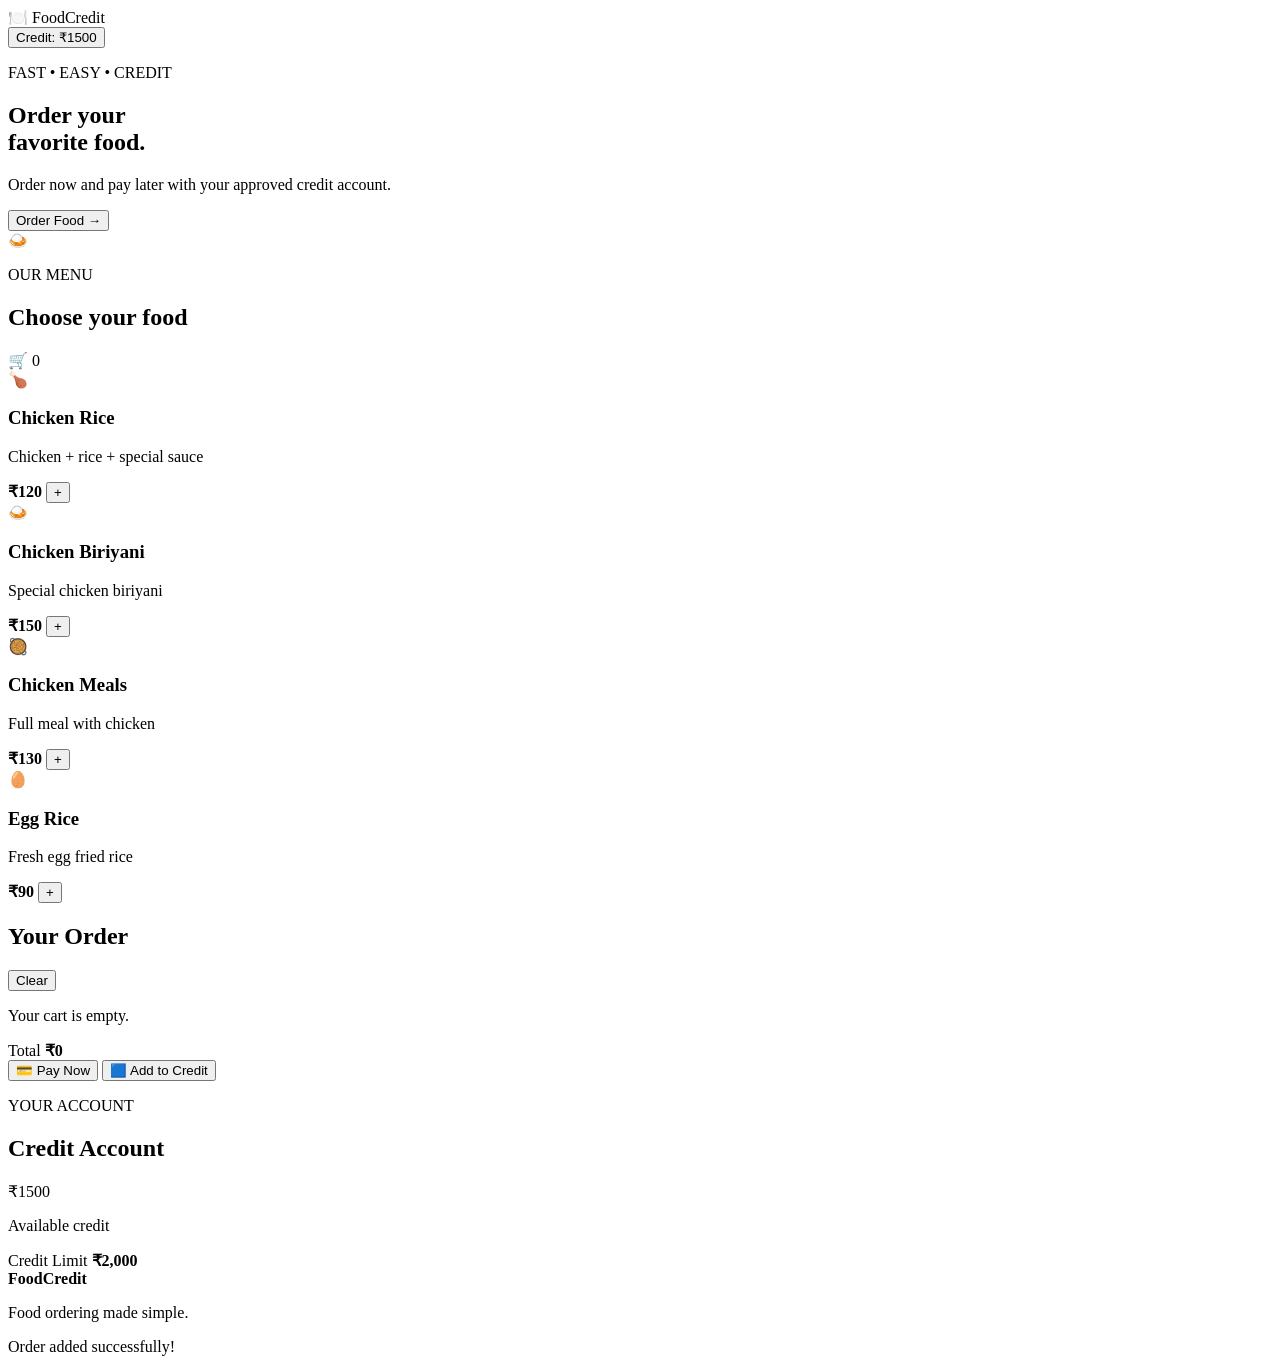
==== index.html @ 4c7ada05 "Add initial HTML structure for FoodCredit app This file contains the HTML structure for the FoodCred" ====
<!DOCTYPE html>
<html lang="en">
<head>
    <meta charset="UTF-8">
    <meta name="viewport" content="width=device-width, initial-scale=1.0">

    <title>FoodCredit</title>

    <link rel="stylesheet" href="style.css">
</head>

<body>

<header class="header">
    <div class="logo">
        <span>🍽️</span> FoodCredit
    </div>

    <button class="credit-btn" onclick="showCredit()">
        Credit: ₹<span id="creditBalance">1500</span>
    </button>
</header>


<main>

    <section class="hero">
        <div>
            <p class="small-title">FAST • EASY • CREDIT</p>

            <h1>
                Order your<br>
                <span>favorite food.</span>
            </h1>

            <p class="hero-text">
                Order now and pay later with your approved credit account.
            </p>

            <button class="main-btn" onclick="scrollToMenu()">
                Order Food →
            </button>
        </div>

        <div class="hero-food">
            🍛
        </div>
    </section>


    <section class="menu-section" id="menu">

        <div class="section-heading">
            <div>
                <p class="small-title">OUR MENU</p>
                <h2>Choose your food</h2>
            </div>

            <div class="cart-count">
                🛒 <span id="cartCount">0</span>
            </div>
        </div>


        <div class="menu-grid">

            <div class="food-card">
                <div class="food-image">🍗</div>

                <div class="food-info">
                    <h3>Chicken Rice</h3>
                    <p>Chicken + rice + special sauce</p>

                    <div class="food-bottom">
                        <strong>₹120</strong>

                        <button onclick="addToCart('Chicken Rice',120)">
                            +
                        </button>
                    </div>
                </div>
            </div>


            <div class="food-card">
                <div class="food-image">🍛</div>

                <div class="food-info">
                    <h3>Chicken Biriyani</h3>
                    <p>Special chicken biriyani</p>

                    <div class="food-bottom">
                        <strong>₹150</strong>

                        <button onclick="addToCart('Chicken Biriyani',150)">
                            +
                        </button>
                    </div>
                </div>
            </div>


            <div class="food-card">
                <div class="food-image">🥘</div>

                <div class="food-info">
                    <h3>Chicken Meals</h3>
                    <p>Full meal with chicken</p>

                    <div class="food-bottom">
                        <strong>₹130</strong>

                        <button onclick="addToCart('Chicken Meals',130)">
                            +
                        </button>
                    </div>
                </div>
            </div>


            <div class="food-card">
                <div class="food-image">🥚</div>

                <div class="food-info">
                    <h3>Egg Rice</h3>
                    <p>Fresh egg fried rice</p>

                    <div class="food-bottom">
                        <strong>₹90</strong>

                        <button onclick="addToCart('Egg Rice',90)">
                            +
                        </button>
                    </div>
                </div>
            </div>

        </div>

    </section>


    <section class="cart-section">

        <div class="cart-box">

            <div class="cart-title">
                <h2>Your Order</h2>

                <button onclick="clearCart()" class="clear-btn">
                    Clear
                </button>
            </div>

            <div id="cartItems">
                <p class="empty">
                    Your cart is empty.
                </p>
            </div>


            <div class="cart-total">
                <span>Total</span>
                <strong>₹<span id="total">0</span></strong>
            </div>


            <div class="payment-options">

                <button class="pay-btn" onclick="payNow()">
                    💳 Pay Now
                </button>

                <button class="credit-order-btn" onclick="addToCredit()">
                    🟦 Add to Credit
                </button>

            </div>

        </div>

    </section>


    <section class="credit-section">

        <div class="credit-card">

            <p class="small-title">YOUR ACCOUNT</p>

            <h2>Credit Account</h2>

            <div class="credit-number">
                ₹<span id="creditDisplay">1500</span>
            </div>

            <p>Available credit</p>

            <div class="credit-progress">
                <div id="creditProgress"></div>
            </div>

            <div class="credit-info">
                <span>Credit Limit</span>
                <strong>₹2,000</strong>
            </div>

        </div>

    </section>

</main>


<footer>
    <strong>FoodCredit</strong>
    <p>Food ordering made simple.</p>
</footer>


<div id="notification" class="notification">
    Order added successfully!
</div>


<script src="script.js"></script>

</body>
</html>
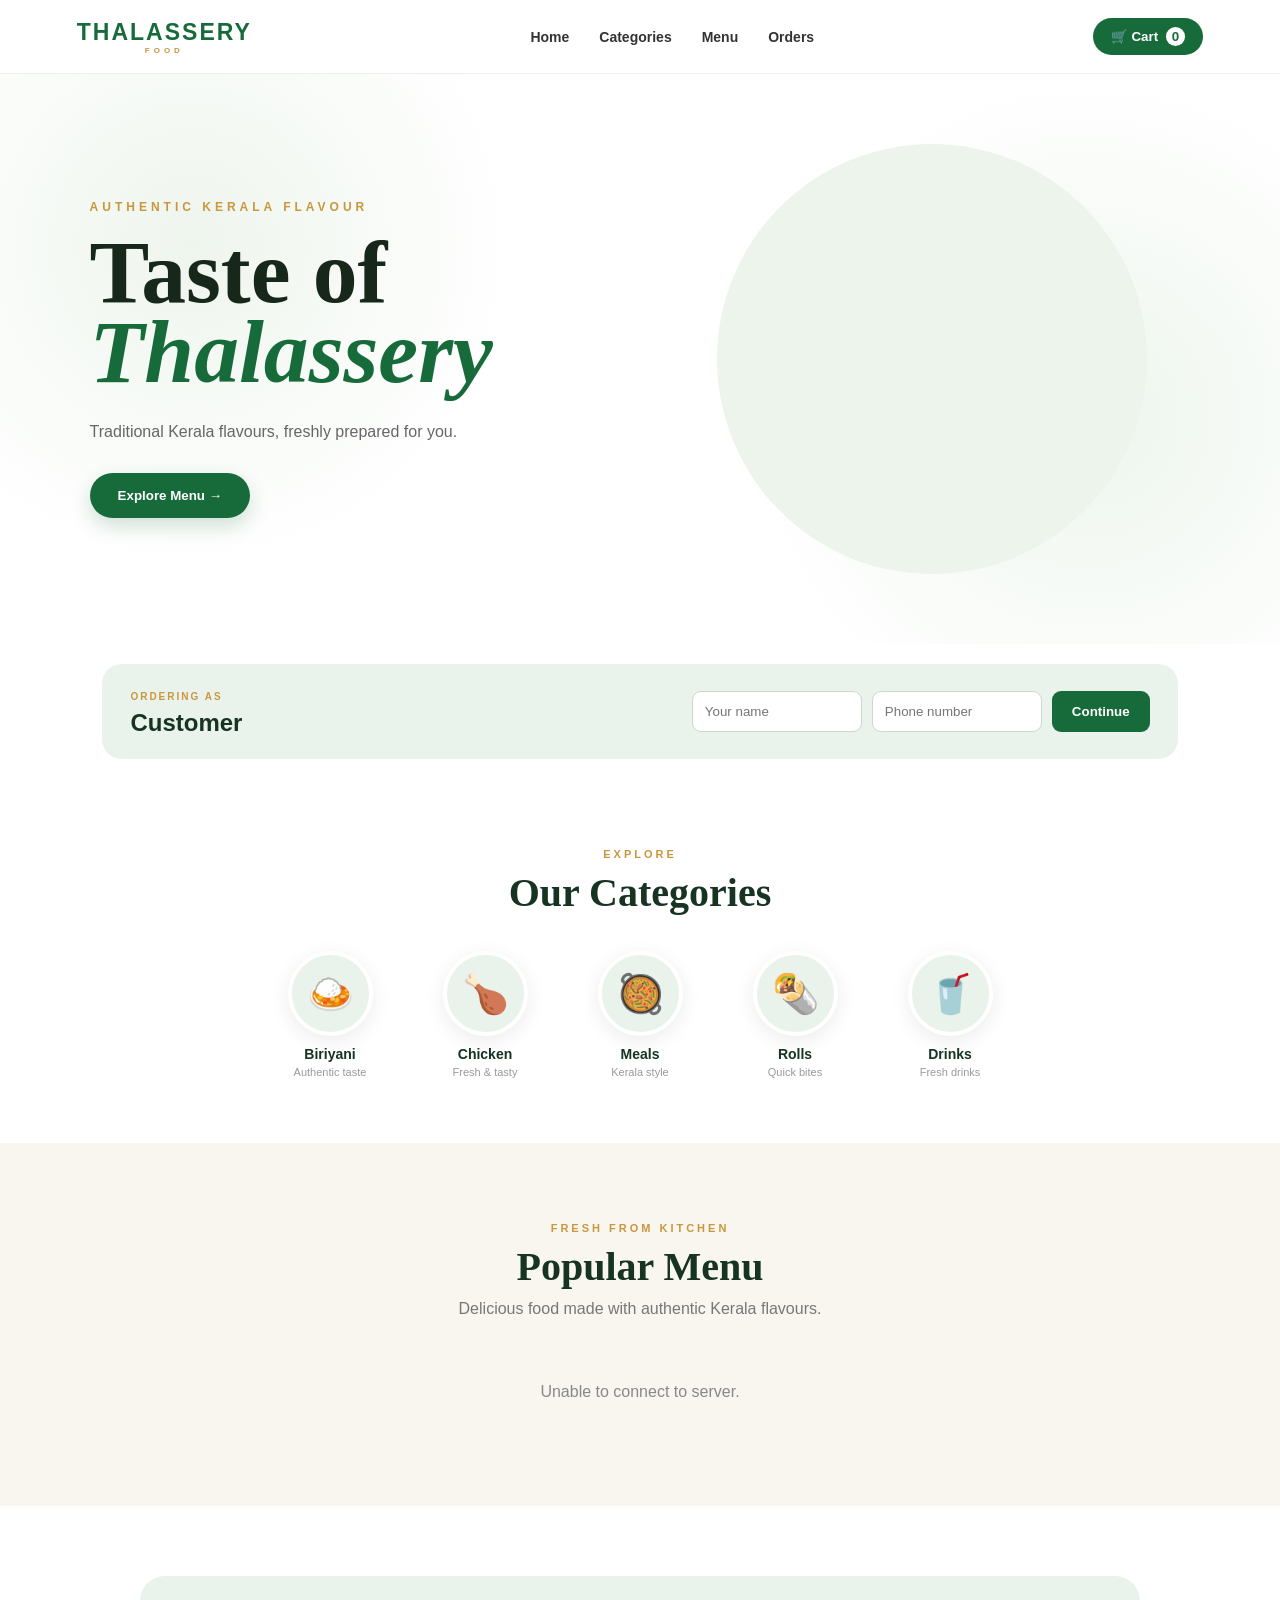
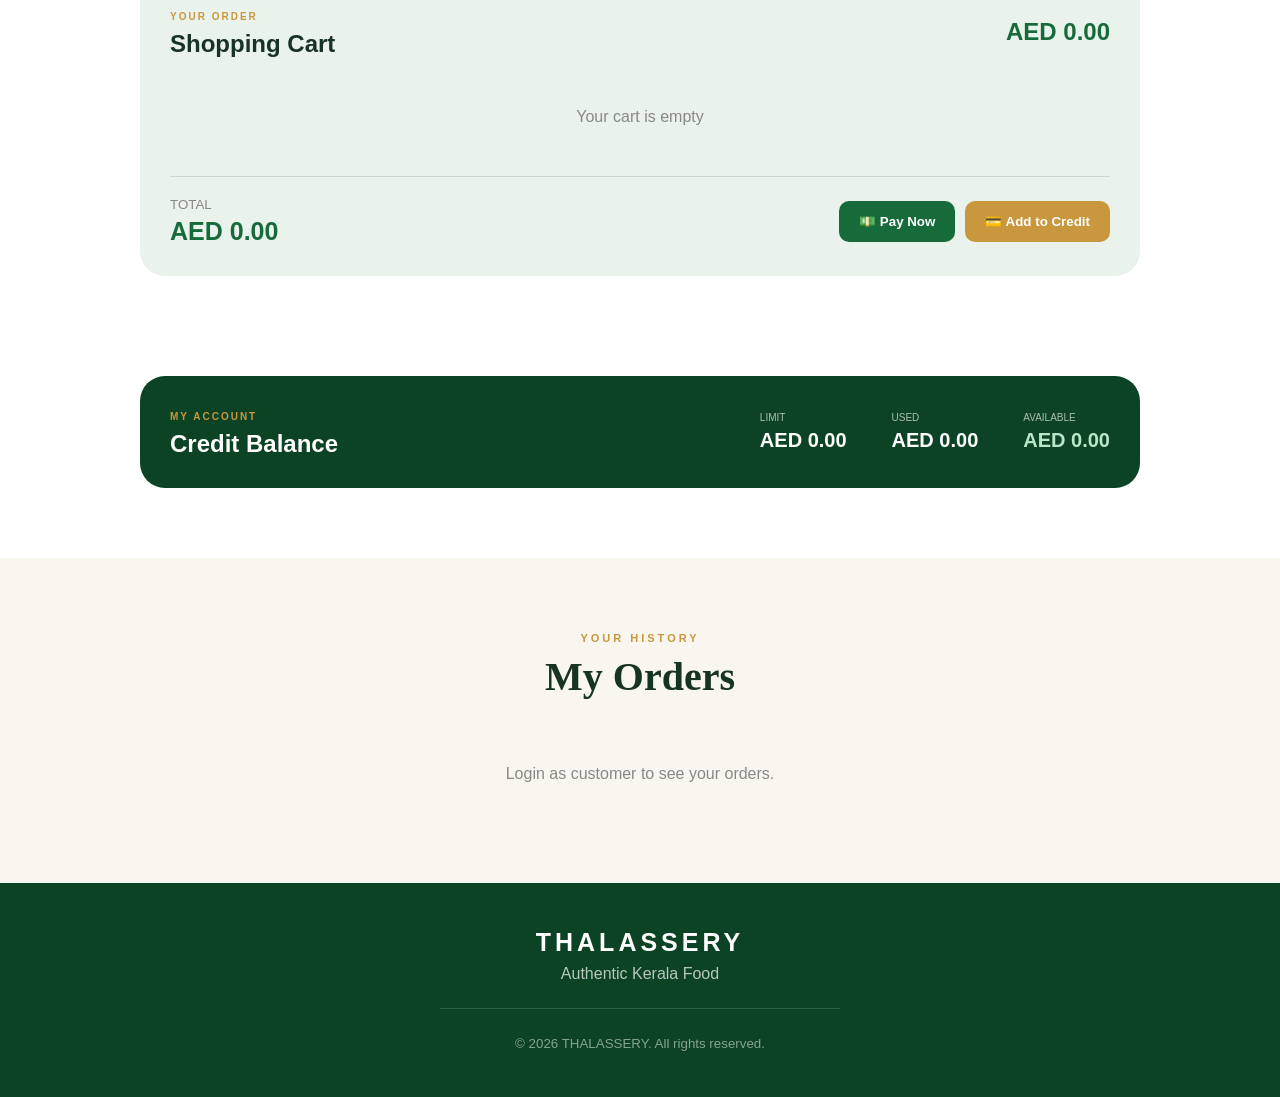
==== commit 92086503: "Update Thalassery admin theme" ====
--- a/index.html
+++ b/index.html
@@ -1,229 +1,358 @@
 <!DOCTYPE html>
 <html lang="en">
 <head>
-    <meta charset="UTF-8">
-    <meta name="viewport" content="width=device-width, initial-scale=1.0">
-
-    <title>FoodCredit</title>
-
-    <link rel="stylesheet" href="style.css">
+  <meta charset="UTF-8">
+  <meta name="viewport" content="width=device-width, initial-scale=1.0">
+
+  <title>THALASSERY</title>
+
+  <link rel="stylesheet" href="/style.css">
 </head>
 
 <body>
 
-<header class="header">
+  <!-- NAVBAR -->
+  <header class="navbar">
+
     <div class="logo">
-        <span>🍽️</span> FoodCredit
-    </div>
-
-    <button class="credit-btn" onclick="showCredit()">
-        Credit: ₹<span id="creditBalance">1500</span>
+      THALASSERY
+      <span>FOOD</span>
+    </div>
+
+    <nav>
+      <a href="#home">Home</a>
+      <a href="#categories">Categories</a>
+      <a href="#menu">Menu</a>
+      <a href="#orders">Orders</a>
+    </nav>
+
+    <button class="cart-top" onclick="scrollToCart()">
+      🛒 Cart
+      <span id="cartCount">0</span>
     </button>
-</header>
-
-
-<main>
-
-    <section class="hero">
+
+  </header>
+
+
+  <!-- HERO -->
+  <section class="hero" id="home">
+
+    <div class="hero-content">
+
+      <div class="small-title">
+        AUTHENTIC KERALA FLAVOUR
+      </div>
+
+      <h1>
+        Taste of<br>
+        <span>Thalassery</span>
+      </h1>
+
+      <p>
+        Traditional Kerala flavours,
+        freshly prepared for you.
+      </p>
+
+      <button
+        class="main-btn"
+        onclick="scrollToMenu()"
+      >
+        Explore Menu →
+      </button>
+
+    </div>
+
+    <div class="hero-food">
+
+      <div class="food-circle"></div>
+
+      <img
+        src="https://cdn.phototourl.com/free/2026-09-12-c506127c-6326-49c7-ac1d-e630733667af.jpg"
+        alt="Thalassery food"
+      >
+
+    </div>
+
+  </section>
+
+
+  <!-- CUSTOMER -->
+  <section class="customer-section">
+
+    <div class="customer-card">
+
+      <div>
+        <span class="section-mini">ORDERING AS</span>
+        <h2>Customer</h2>
+      </div>
+
+      <div class="customer-inputs">
+
+        <input
+          id="customerName"
+          type="text"
+          placeholder="Your name"
+        >
+
+        <input
+          id="customerPhone"
+          type="tel"
+          placeholder="Phone number"
+        >
+
+        <button
+          class="green-btn"
+          onclick="saveCustomer()"
+        >
+          Continue
+        </button>
+
+      </div>
+
+    </div>
+
+  </section>
+
+
+  <!-- CATEGORIES -->
+  <section class="categories-section" id="categories">
+
+    <div class="section-heading">
+
+      <span>EXPLORE</span>
+
+      <h2>Our Categories</h2>
+
+    </div>
+
+    <div class="category-row">
+
+      <div class="category">
+        <div class="category-icon">🍛</div>
+        <h3>Biriyani</h3>
+        <p>Authentic taste</p>
+      </div>
+
+      <div class="category">
+        <div class="category-icon">🍗</div>
+        <h3>Chicken</h3>
+        <p>Fresh & tasty</p>
+      </div>
+
+      <div class="category">
+        <div class="category-icon">🥘</div>
+        <h3>Meals</h3>
+        <p>Kerala style</p>
+      </div>
+
+      <div class="category">
+        <div class="category-icon">🌯</div>
+        <h3>Rolls</h3>
+        <p>Quick bites</p>
+      </div>
+
+      <div class="category">
+        <div class="category-icon">🥤</div>
+        <h3>Drinks</h3>
+        <p>Fresh drinks</p>
+      </div>
+
+    </div>
+
+  </section>
+
+
+  <!-- MENU -->
+  <section class="menu-section" id="menu">
+
+    <div class="section-heading">
+
+      <span>FRESH FROM KITCHEN</span>
+
+      <h2>Popular Menu</h2>
+
+      <p>
+        Delicious food made with
+        authentic Kerala flavours.
+      </p>
+
+    </div>
+
+    <div
+      id="menuGrid"
+      class="menu-grid"
+    >
+      <div class="loading">
+        Loading menu...
+      </div>
+    </div>
+
+  </section>
+
+
+  <!-- CART -->
+  <section
+    class="cart-section"
+    id="cart"
+  >
+
+    <div class="cart-card">
+
+      <div class="cart-header">
+
         <div>
-            <p class="small-title">FAST • EASY • CREDIT</p>
-
-            <h1>
-                Order your<br>
-                <span>favorite food.</span>
-            </h1>
-
-            <p class="hero-text">
-                Order now and pay later with your approved credit account.
-            </p>
-
-            <button class="main-btn" onclick="scrollToMenu()">
-                Order Food →
-            </button>
-        </div>
-
-        <div class="hero-food">
-            🍛
-        </div>
-    </section>
-
-
-    <section class="menu-section" id="menu">
-
-        <div class="section-heading">
-            <div>
-                <p class="small-title">OUR MENU</p>
-                <h2>Choose your food</h2>
-            </div>
-
-            <div class="cart-count">
-                🛒 <span id="cartCount">0</span>
-            </div>
-        </div>
-
-
-        <div class="menu-grid">
-
-            <div class="food-card">
-                <div class="food-image">🍗</div>
-
-                <div class="food-info">
-                    <h3>Chicken Rice</h3>
-                    <p>Chicken + rice + special sauce</p>
-
-                    <div class="food-bottom">
-                        <strong>₹120</strong>
-
-                        <button onclick="addToCart('Chicken Rice',120)">
-                            +
-                        </button>
-                    </div>
-                </div>
-            </div>
-
-
-            <div class="food-card">
-                <div class="food-image">🍛</div>
-
-                <div class="food-info">
-                    <h3>Chicken Biriyani</h3>
-                    <p>Special chicken biriyani</p>
-
-                    <div class="food-bottom">
-                        <strong>₹150</strong>
-
-                        <button onclick="addToCart('Chicken Biriyani',150)">
-                            +
-                        </button>
-                    </div>
-                </div>
-            </div>
-
-
-            <div class="food-card">
-                <div class="food-image">🥘</div>
-
-                <div class="food-info">
-                    <h3>Chicken Meals</h3>
-                    <p>Full meal with chicken</p>
-
-                    <div class="food-bottom">
-                        <strong>₹130</strong>
-
-                        <button onclick="addToCart('Chicken Meals',130)">
-                            +
-                        </button>
-                    </div>
-                </div>
-            </div>
-
-
-            <div class="food-card">
-                <div class="food-image">🥚</div>
-
-                <div class="food-info">
-                    <h3>Egg Rice</h3>
-                    <p>Fresh egg fried rice</p>
-
-                    <div class="food-bottom">
-                        <strong>₹90</strong>
-
-                        <button onclick="addToCart('Egg Rice',90)">
-                            +
-                        </button>
-                    </div>
-                </div>
-            </div>
-
-        </div>
-
-    </section>
-
-
-    <section class="cart-section">
-
-        <div class="cart-box">
-
-            <div class="cart-title">
-                <h2>Your Order</h2>
-
-                <button onclick="clearCart()" class="clear-btn">
-                    Clear
-                </button>
-            </div>
-
-            <div id="cartItems">
-                <p class="empty">
-                    Your cart is empty.
-                </p>
-            </div>
-
-
-            <div class="cart-total">
-                <span>Total</span>
-                <strong>₹<span id="total">0</span></strong>
-            </div>
-
-
-            <div class="payment-options">
-
-                <button class="pay-btn" onclick="payNow()">
-                    💳 Pay Now
-                </button>
-
-                <button class="credit-order-btn" onclick="addToCredit()">
-                    🟦 Add to Credit
-                </button>
-
-            </div>
-
-        </div>
-
-    </section>
-
-
-    <section class="credit-section">
-
-        <div class="credit-card">
-
-            <p class="small-title">YOUR ACCOUNT</p>
-
-            <h2>Credit Account</h2>
-
-            <div class="credit-number">
-                ₹<span id="creditDisplay">1500</span>
-            </div>
-
-            <p>Available credit</p>
-
-            <div class="credit-progress">
-                <div id="creditProgress"></div>
-            </div>
-
-            <div class="credit-info">
-                <span>Credit Limit</span>
-                <strong>₹2,000</strong>
-            </div>
-
-        </div>
-
-    </section>
-
-</main>
-
-
-<footer>
-    <strong>FoodCredit</strong>
-    <p>Food ordering made simple.</p>
-</footer>
-
-
-<div id="notification" class="notification">
-    Order added successfully!
-</div>
-
-
-<script src="script.js"></script>
+          <span>YOUR ORDER</span>
+          <h2>Shopping Cart</h2>
+        </div>
+
+        <div
+          class="cart-total-top"
+          id="cartTotal"
+        >
+          AED 0.00
+        </div>
+
+      </div>
+
+
+      <div
+        id="cartItems"
+        class="cart-items"
+      >
+
+        <div class="empty-cart">
+          Your cart is empty
+        </div>
+
+      </div>
+
+
+      <div class="cart-bottom">
+
+        <div>
+
+          <small>TOTAL</small>
+
+          <strong id="cartTotalBottom">
+            AED 0.00
+          </strong>
+
+        </div>
+
+        <div class="payment-buttons">
+
+          <button
+            class="pay-btn"
+            onclick="placeOrder('pay')"
+          >
+            💵 Pay Now
+          </button>
+
+          <button
+            class="credit-btn"
+            onclick="placeOrder('credit')"
+          >
+            💳 Add to Credit
+          </button>
+
+        </div>
+
+      </div>
+
+    </div>
+
+  </section>
+
+
+  <!-- CREDIT -->
+  <section class="credit-section">
+
+    <div class="credit-card">
+
+      <div>
+        <span>MY ACCOUNT</span>
+        <h2>Credit Balance</h2>
+      </div>
+
+      <div class="credit-details">
+
+        <div>
+          <small>LIMIT</small>
+          <strong id="creditLimit">
+            AED 0.00
+          </strong>
+        </div>
+
+        <div>
+          <small>USED</small>
+          <strong id="creditUsed">
+            AED 0.00
+          </strong>
+        </div>
+
+        <div class="available">
+          <small>AVAILABLE</small>
+          <strong id="creditAvailable">
+            AED 0.00
+          </strong>
+        </div>
+
+      </div>
+
+    </div>
+
+  </section>
+
+
+  <!-- ORDERS -->
+  <section
+    class="orders-section"
+    id="orders"
+  >
+
+    <div class="section-heading">
+
+      <span>YOUR HISTORY</span>
+
+      <h2>My Orders</h2>
+
+    </div>
+
+    <div id="ordersList">
+
+      <div class="empty-orders">
+        Login as customer to see your orders.
+      </div>
+
+    </div>
+
+  </section>
+
+
+  <!-- FOOTER -->
+  <footer>
+
+    <div class="footer-logo">
+      THALASSERY
+    </div>
+
+    <p>
+      Authentic Kerala Food
+    </p>
+
+    <div class="footer-line"></div>
+
+    <small>
+      © 2026 THALASSERY. All rights reserved.
+    </small>
+
+  </footer>
+
+
+  <div id="message"></div>
+
+
+  <script src="/script.js"></script>
 
 </body>
-</html>
+</html>
--- a/style.css
+++ b/style.css
@@ -0,0 +1,909 @@
+* {
+  box-sizing: border-box;
+  margin: 0;
+  padding: 0;
+}
+
+:root {
+  --green: #176b3a;
+  --dark-green: #0b4324;
+  --light-green: #e9f2eb;
+  --cream: #f8f6ef;
+  --gold: #c9973e;
+  --text: #173321;
+  --muted: #777;
+  --white: #ffffff;
+}
+
+html {
+  scroll-behavior: smooth;
+}
+
+body {
+  font-family: Arial, Helvetica, sans-serif;
+  background: #fff;
+  color: var(--text);
+}
+
+
+/* =========================
+   NAVBAR
+========================= */
+
+.navbar {
+  height: 74px;
+  display: flex;
+  align-items: center;
+  justify-content: space-between;
+  padding: 0 6%;
+  background: rgba(255,255,255,.96);
+  position: sticky;
+  top: 0;
+  z-index: 100;
+  border-bottom: 1px solid #eee;
+}
+
+.logo {
+  color: var(--green);
+  font-size: 23px;
+  font-weight: 900;
+  letter-spacing: 2px;
+}
+
+.logo span {
+  display: block;
+  font-size: 8px;
+  letter-spacing: 4px;
+  color: var(--gold);
+  text-align: center;
+}
+
+.navbar nav {
+  display: flex;
+  gap: 30px;
+}
+
+.navbar nav a {
+  text-decoration: none;
+  color: #333;
+  font-size: 14px;
+  font-weight: 600;
+}
+
+.navbar nav a:hover {
+  color: var(--green);
+}
+
+.cart-top {
+  border: none;
+  background: var(--green);
+  color: white;
+  padding: 11px 18px;
+  border-radius: 25px;
+  font-weight: bold;
+  cursor: pointer;
+}
+
+.cart-top span {
+  background: white;
+  color: var(--green);
+  border-radius: 50%;
+  padding: 2px 6px;
+  margin-left: 4px;
+}
+
+
+/* =========================
+   HERO
+========================= */
+
+.hero {
+  min-height: 570px;
+
+  background:
+    radial-gradient(circle at 15% 30%, #eef5ed 0, transparent 28%),
+    radial-gradient(circle at 85% 60%, #edf5ed 0, transparent 30%),
+    #fff;
+
+  display: flex;
+  align-items: center;
+  justify-content: space-between;
+
+  padding: 55px 7%;
+  overflow: hidden;
+
+  position: relative;
+}
+
+
+/* TEXT SIDE */
+
+.hero-content {
+  width: 48%;
+  position: relative;
+  z-index: 10;
+  flex-shrink: 0;
+}
+
+
+/* IMAGE SIDE */
+
+.hero-food {
+  width: 47%;
+  min-width: 0;
+
+  position: relative;
+  z-index: 2;
+
+  display: flex;
+  justify-content: center;
+  align-items: center;
+
+  overflow: visible;
+}
+
+
+/* GREEN BACK CIRCLE */
+
+.hero-food .food-circle {
+  position: absolute;
+
+  width: 430px;
+  height: 430px;
+
+  background: #edf4eb;
+
+  border-radius: 50%;
+
+  z-index: 0;
+}
+
+
+/* HERO IMAGE */
+
+.hero-food img {
+  display: block;
+
+  width: min(500px, 100%);
+  height: 420px;
+
+  object-fit: cover;
+
+  /* SAME CURVE */
+  border-radius: 45% 45% 45% 45%;
+
+  position: relative;
+  z-index: 2;
+
+  mix-blend-mode: multiply;
+
+  /* prevents image from entering text area */
+  max-width: 100%;
+}
+
+
+/* HERO TEXT */
+
+.small-title {
+  color: var(--gold);
+  font-size: 12px;
+  letter-spacing: 4px;
+  font-weight: bold;
+  margin-bottom: 18px;
+}
+
+.hero h1 {
+  font-family: Georgia, serif;
+  font-size: clamp(55px, 7vw, 90px);
+  line-height: .9;
+  color: #172719;
+  position: relative;
+  z-index: 11;
+}
+
+.hero h1 span {
+  color: var(--green);
+  font-style: italic;
+}
+
+.hero p {
+  margin-top: 25px;
+  color: #666;
+  max-width: 420px;
+  line-height: 1.7;
+
+  position: relative;
+  z-index: 11;
+}
+
+.main-btn {
+  margin-top: 28px;
+  background: var(--green);
+  color: white;
+  border: none;
+  padding: 15px 28px;
+  border-radius: 30px;
+  font-weight: bold;
+  cursor: pointer;
+  box-shadow: 0 8px 20px rgba(23,107,58,.2);
+
+  position: relative;
+  z-index: 11;
+}
+
+.main-btn:hover {
+  background: var(--dark-green);
+}
+
+
+/* =========================
+   CUSTOMER
+========================= */
+
+.customer-section {
+  padding: 20px 8%;
+}
+
+.customer-card {
+  max-width: 1100px;
+  margin: auto;
+  background: var(--light-green);
+  padding: 22px 28px;
+  border-radius: 20px;
+
+  display: flex;
+  justify-content: space-between;
+  align-items: center;
+
+  gap: 20px;
+}
+
+.section-mini,
+.customer-card span {
+  color: var(--gold);
+  font-size: 10px;
+  letter-spacing: 2px;
+  font-weight: bold;
+}
+
+.customer-card h2 {
+  margin-top: 5px;
+}
+
+.customer-inputs {
+  display: flex;
+  gap: 10px;
+  flex-wrap: wrap;
+}
+
+.customer-inputs input {
+  width: 170px;
+  padding: 12px;
+  border: 1px solid #cbd8ce;
+  border-radius: 9px;
+  outline: none;
+}
+
+.green-btn {
+  border: none;
+  background: var(--green);
+  color: white;
+  padding: 12px 20px;
+  border-radius: 9px;
+  font-weight: bold;
+  cursor: pointer;
+}
+
+
+/* =========================
+   SECTIONS
+========================= */
+
+section {
+  scroll-margin-top: 90px;
+}
+
+.section-heading {
+  text-align: center;
+  margin-bottom: 35px;
+}
+
+.section-heading span {
+  color: var(--gold);
+  font-size: 11px;
+  letter-spacing: 3px;
+  font-weight: bold;
+}
+
+.section-heading h2 {
+  font-family: Georgia, serif;
+  font-size: 40px;
+  margin-top: 7px;
+  color: #173321;
+}
+
+.section-heading p {
+  color: #777;
+  margin-top: 10px;
+}
+
+
+/* =========================
+   CATEGORIES
+========================= */
+
+.categories-section {
+  padding: 65px 7%;
+  background: #fff;
+}
+
+.category-row {
+  max-width: 1000px;
+  margin: auto;
+
+  display: flex;
+  justify-content: center;
+  gap: 35px;
+  flex-wrap: wrap;
+}
+
+.category {
+  text-align: center;
+  width: 120px;
+}
+
+.category-icon {
+  width: 85px;
+  height: 85px;
+  margin: auto;
+
+  border-radius: 50%;
+  background: var(--light-green);
+
+  display: flex;
+  justify-content: center;
+  align-items: center;
+
+  font-size: 38px;
+
+  border: 4px solid white;
+  box-shadow: 0 5px 20px rgba(0,0,0,.08);
+}
+
+.category h3 {
+  margin-top: 10px;
+  font-size: 14px;
+}
+
+.category p {
+  margin-top: 4px;
+  color: #999;
+  font-size: 11px;
+}
+
+
+/* =========================
+   MENU
+========================= */
+
+.menu-section {
+  background: var(--cream);
+  padding: 75px 7%;
+}
+
+.menu-grid {
+  max-width: 1100px;
+  margin: auto;
+
+  display: grid;
+  grid-template-columns:
+    repeat(auto-fit, minmax(240px, 1fr));
+
+  gap: 25px;
+}
+
+.menu-card {
+  background: #fff;
+  border-radius: 18px;
+  overflow: hidden;
+
+  box-shadow: 0 8px 25px rgba(0,0,0,.07);
+
+  transition: .25s;
+  border: 1px solid #eee;
+}
+
+.menu-card:hover {
+  transform: translateY(-6px);
+  box-shadow: 0 15px 30px rgba(0,0,0,.1);
+}
+
+.menu-image {
+  height: 170px;
+  background: var(--light-green);
+
+  display: flex;
+  justify-content: center;
+  align-items: center;
+
+  font-size: 75px;
+}
+
+.menu-info {
+  padding: 20px;
+}
+
+.menu-info h3 {
+  color: var(--green);
+  font-size: 19px;
+}
+
+.menu-info p {
+  color: #888;
+  font-size: 12px;
+  margin-top: 7px;
+}
+
+.menu-price {
+  font-size: 20px;
+  font-weight: bold;
+  margin: 15px 0;
+}
+
+.menu-add {
+  width: 100%;
+  border: none;
+  background: var(--green);
+  color: white;
+  padding: 12px;
+  border-radius: 9px;
+  cursor: pointer;
+  font-weight: bold;
+}
+
+.menu-add:hover {
+  background: var(--dark-green);
+}
+
+.sold-out {
+  color: #b3261e;
+  font-weight: bold;
+}
+
+
+/* =========================
+   CART
+========================= */
+
+.cart-section {
+  padding: 70px 7%;
+  background: white;
+}
+
+.cart-card {
+  max-width: 1000px;
+  margin: auto;
+
+  background: var(--light-green);
+
+  border-radius: 25px;
+  padding: 30px;
+}
+
+.cart-header {
+  display: flex;
+  justify-content: space-between;
+  align-items: center;
+}
+
+.cart-header span,
+.credit-card span {
+  color: var(--gold);
+  font-size: 10px;
+  letter-spacing: 2px;
+  font-weight: bold;
+}
+
+.cart-header h2 {
+  margin-top: 6px;
+}
+
+.cart-total-top {
+  color: var(--green);
+  font-size: 24px;
+  font-weight: bold;
+}
+
+.cart-items {
+  margin-top: 20px;
+}
+
+.cart-item {
+  background: white;
+  padding: 15px;
+  border-radius: 12px;
+  margin-bottom: 10px;
+
+  display: flex;
+  align-items: center;
+  justify-content: space-between;
+
+  gap: 15px;
+}
+
+.qty {
+  display: flex;
+  align-items: center;
+  gap: 8px;
+}
+
+.qty button {
+  border: none;
+  background: var(--light-green);
+  color: var(--green);
+
+  width: 30px;
+  height: 30px;
+
+  border-radius: 50%;
+
+  font-weight: bold;
+  cursor: pointer;
+}
+
+.remove-btn {
+  border: none;
+  background: transparent;
+  color: #b3261e;
+  cursor: pointer;
+}
+
+.cart-bottom {
+  border-top: 1px solid #cbd8ce;
+
+  margin-top: 20px;
+  padding-top: 20px;
+
+  display: flex;
+  justify-content: space-between;
+  align-items: center;
+}
+
+.cart-bottom small {
+  display: block;
+  color: #888;
+}
+
+.cart-bottom strong {
+  display: block;
+  color: var(--green);
+  font-size: 25px;
+  margin-top: 5px;
+}
+
+.payment-buttons {
+  display: flex;
+  gap: 10px;
+}
+
+.pay-btn,
+.credit-btn {
+  border: none;
+  padding: 13px 20px;
+  border-radius: 10px;
+  font-weight: bold;
+  cursor: pointer;
+}
+
+.pay-btn {
+  background: var(--green);
+  color: white;
+}
+
+.credit-btn {
+  background: var(--gold);
+  color: white;
+}
+
+
+/* =========================
+   CREDIT
+========================= */
+
+.credit-section {
+  padding: 30px 7% 70px;
+}
+
+.credit-card {
+  max-width: 1000px;
+  margin: auto;
+
+  background: var(--dark-green);
+  color: white;
+
+  border-radius: 25px;
+  padding: 30px;
+
+  display: flex;
+  justify-content: space-between;
+  align-items: center;
+}
+
+.credit-card h2 {
+  margin-top: 6px;
+}
+
+.credit-details {
+  display: flex;
+  gap: 45px;
+}
+
+.credit-details small {
+  display: block;
+  opacity: .65;
+  font-size: 10px;
+}
+
+.credit-details strong {
+  display: block;
+  margin-top: 6px;
+  font-size: 20px;
+}
+
+.credit-details .available strong {
+  color: #b8e7c5;
+}
+
+
+/* =========================
+   ORDERS
+========================= */
+
+.orders-section {
+  padding: 70px 7%;
+  background: var(--cream);
+}
+
+.order-card {
+  max-width: 1000px;
+  margin: 10px auto;
+
+  background: white;
+
+  padding: 18px 20px;
+
+  border-radius: 12px;
+  border-left: 5px solid var(--green);
+
+  box-shadow: 0 3px 12px rgba(0,0,0,.05);
+}
+
+.order-status {
+  color: var(--green);
+  font-weight: bold;
+}
+
+.empty-cart,
+.empty-orders,
+.loading {
+  text-align: center;
+  padding: 30px;
+  color: #888;
+}
+
+
+/* =========================
+   FOOTER
+========================= */
+
+footer {
+  background: var(--dark-green);
+  color: white;
+
+  text-align: center;
+
+  padding: 45px 20px;
+}
+
+.footer-logo {
+  font-size: 25px;
+  letter-spacing: 4px;
+  font-weight: bold;
+}
+
+footer p {
+  margin-top: 8px;
+  opacity: .7;
+}
+
+.footer-line {
+  height: 1px;
+  background: rgba(255,255,255,.15);
+
+  max-width: 400px;
+  margin: 25px auto;
+}
+
+footer small {
+  opacity: .5;
+}
+
+
+/* =========================
+   MESSAGE
+========================= */
+
+#message {
+  position: fixed;
+
+  bottom: 25px;
+  left: 50%;
+
+  transform: translateX(-50%);
+
+  background: var(--dark-green);
+  color: white;
+
+  padding: 14px 22px;
+
+  border-radius: 30px;
+
+  display: none;
+
+  z-index: 999;
+
+  box-shadow: 0 8px 25px rgba(0,0,0,.2);
+}
+
+
+/* =========================
+   MOBILE
+========================= */
+
+@media(max-width:800px) {
+
+  .navbar {
+    padding: 0 20px;
+  }
+
+  .navbar nav {
+    display: none;
+  }
+
+  .hero {
+    min-height: auto;
+
+    flex-direction: column;
+
+    text-align: center;
+
+    padding: 55px 20px;
+
+    overflow: hidden;
+  }
+
+  .hero-content {
+    width: 100%;
+
+    position: relative;
+    z-index: 20;
+  }
+
+  .hero-food {
+    width: 100%;
+
+    margin-top: 40px;
+
+    position: relative;
+    z-index: 2;
+  }
+
+  .hero-food img {
+    width: 90%;
+    max-width: 500px;
+    height: 300px;
+
+    object-fit: cover;
+
+    border-radius: 45% 45% 45% 45%;
+  }
+
+  .hero-food .food-circle {
+    width: 300px;
+    height: 300px;
+  }
+
+  .customer-card {
+    flex-direction: column;
+    align-items: stretch;
+  }
+
+  .customer-inputs {
+    flex-direction: column;
+  }
+
+  .customer-inputs input {
+    width: 100%;
+  }
+
+  .category-row {
+    gap: 20px;
+  }
+
+  .cart-bottom {
+    flex-direction: column;
+    align-items: stretch;
+    gap: 20px;
+  }
+
+  .payment-buttons {
+    flex-direction: column;
+  }
+
+  .credit-card {
+    flex-direction: column;
+    align-items: stretch;
+    gap: 25px;
+  }
+
+  .credit-details {
+    justify-content: space-between;
+    gap: 10px;
+  }
+
+  .cart-item {
+    flex-wrap: wrap;
+  }
+}
+
+
+/* =========================
+   EXTRA HERO PROTECTION
+========================= */
+
+/* Never allow hero image to cover hero text */
+
+.hero-content,
+.hero-content * {
+  isolation: isolate;
+}
+
+.hero-food {
+  isolation: isolate;
+}
+
+/* Keeps image strictly inside its own side */
+.hero-food img {
+  pointer-events: none;
+}
+
+
+/* =========================
+   SMALL LAPTOP FIX
+========================= */
+
+@media (min-width: 801px) and (max-width: 1100px) {
+
+  .hero {
+    padding-left: 5%;
+    padding-right: 5%;
+  }
+
+  .hero-content {
+    width: 50%;
+  }
+
+  .hero-food {
+    width: 45%;
+  }
+
+  .hero-food img {
+    width: 100%;
+    height: 380px;
+  }
+
+  .hero-food .food-circle {
+    width: 350px;
+    height: 350px;
+  }
+}
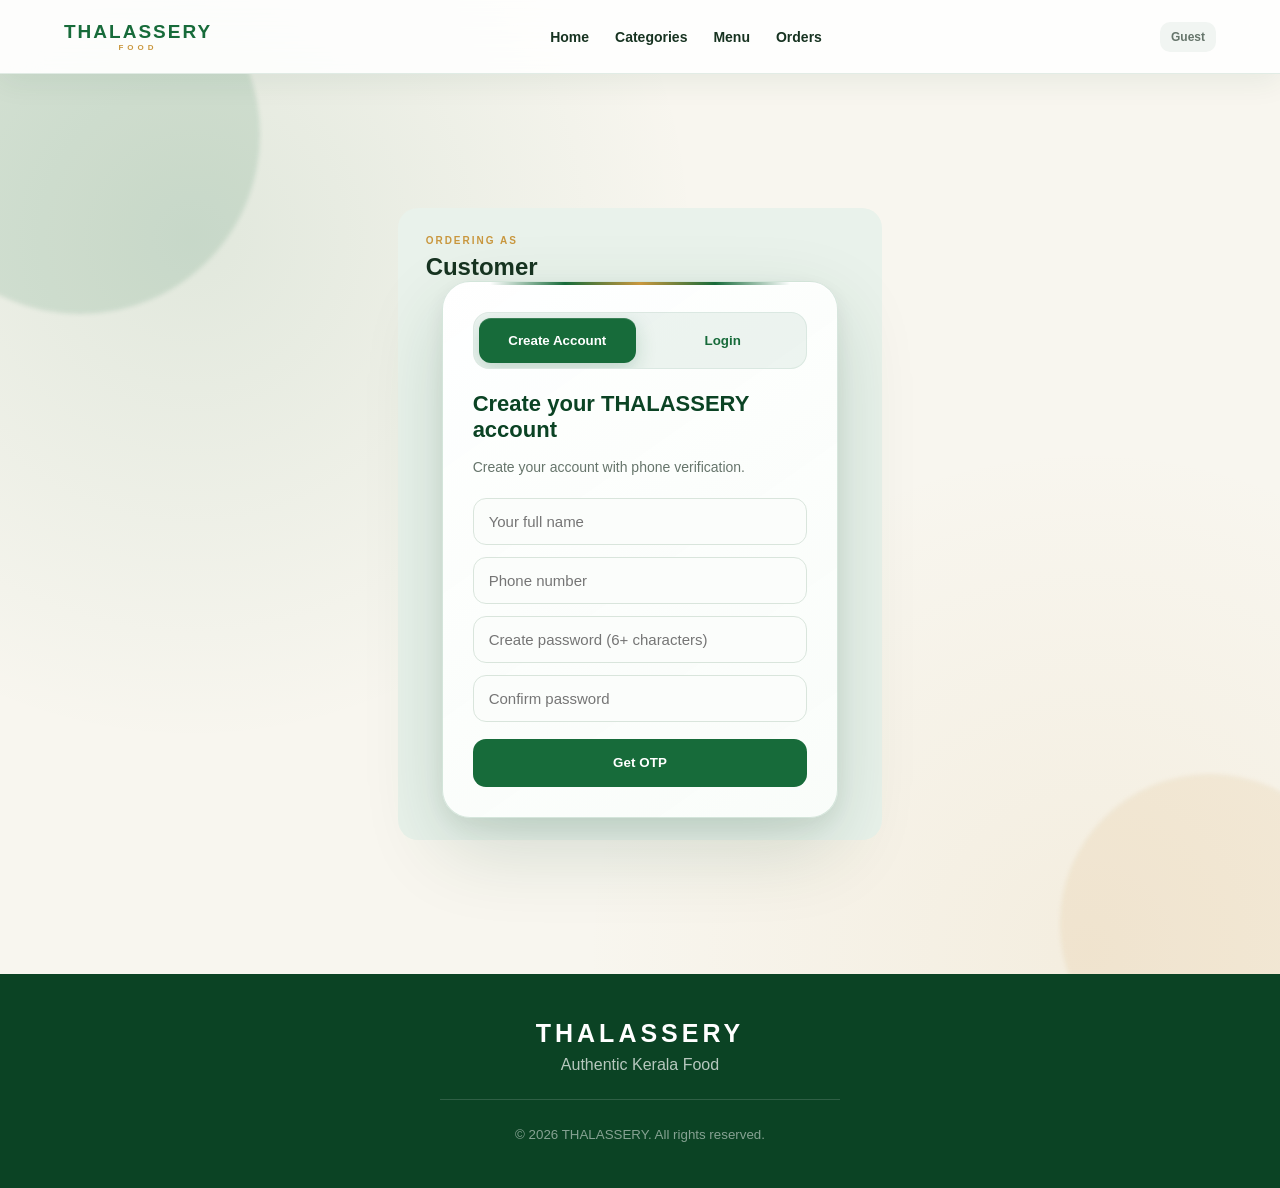
==== commit 3b2c52ea: "Backup current Thalassery Food working version" ====
--- a/index.html
+++ b/index.html
@@ -11,27 +11,91 @@
 
 <body>
 
+<header class="navbar">
+  <div class="logo">
+    THALASSERY <span>FOOD</span>
+  </div>
+
+  <nav class="desktop-nav">
+    <a href="#home">Home</a>
+    <a href="#categories">Categories</a>
+    <a href="#menu">Menu</a>
+    <a href="#orders">Orders</a>
+  </nav>
+
+  <div class="nav-actions">
+
+    <span id="customerLoginStatus" class="login-status">
+      Guest
+    </span>
+
+    <button
+      class="cart-top"
+      type="button"
+      onclick="scrollToCart()"
+    >
+      🛒 Cart <span id="cartCount">0</span>
+    </button>
+
+    <button
+      class="nav-more-btn"
+      type="button"
+      onclick="toggleNavMenu()"
+      aria-label="Open menu"
+    >
+      ☰
+    </button>
+
+  </div>
+
+  <div class="nav-more-menu" id="navMoreMenu">
+
+    <a href="#home" onclick="closeNavMenu()">
+      Home
+    </a>
+
+    <a href="#categories" onclick="closeNavMenu()">
+      Categories
+    </a>
+
+    <a href="#menu" onclick="closeNavMenu()">
+      Menu
+    </a>
+
+    <a href="#orders" onclick="closeNavMenu()">
+      Orders
+    </a>
+
+    <div class="mobile-menu-divider"></div>
+
+    <a
+      href="javascript:void(0)"
+      onclick="openCustomerAuth(); closeNavMenu();"
+      id="mobileAuthButton"
+    >
+      Login / Create Account
+    </a>
+
+    <a
+      href="javascript:void(0)"
+      onclick="logoutCustomer(); closeNavMenu();"
+      id="mobileLogoutButton"
+      style="display:none;"
+    >
+      🚪 Logout
+    </a>
+
+  </div>
+</header>
+
+
+
+
+
+
+
   <!-- NAVBAR -->
-  <header class="navbar">
-
-    <div class="logo">
-      THALASSERY
-      <span>FOOD</span>
-    </div>
-
-    <nav>
-      <a href="#home">Home</a>
-      <a href="#categories">Categories</a>
-      <a href="#menu">Menu</a>
-      <a href="#orders">Orders</a>
-    </nav>
-
-    <button class="cart-top" onclick="scrollToCart()">
-      🛒 Cart
-      <span id="cartCount">0</span>
-    </button>
-
-  </header>
+  
 
 
   <!-- HERO -->
@@ -84,28 +148,167 @@
       <div>
         <span class="section-mini">ORDERING AS</span>
         <h2>Customer</h2>
-      </div>
-
-      <div class="customer-inputs">
-
-        <input
-          id="customerName"
-          type="text"
-          placeholder="Your name"
-        >
-
-        <input
-          id="customerPhone"
-          type="tel"
-          placeholder="Phone number"
-        >
-
-        <button
-          class="green-btn"
-          onclick="saveCustomer()"
-        >
-          Continue
-        </button>
+<div class="customer-auth-box">
+
+  <div class="auth-tabs">
+
+    <button
+      type="button"
+      id="createAccountTab"
+      class="auth-tab active"
+      onclick="showCreateAccount()"
+    >
+      Create Account
+    </button>
+
+    <button
+      type="button"
+      id="loginTab"
+      class="auth-tab"
+      onclick="showCustomerLogin()"
+    >
+      Login
+    </button>
+
+  </div>
+
+
+  <!-- CREATE ACCOUNT -->
+
+  <div id="createAccountBox" class="auth-form">
+
+    <div class="auth-heading">
+      Create your THALASSERY account
+    </div>
+
+    <p class="auth-subheading">
+      Create your account with phone verification.
+    </p>
+
+    <input
+      id="customerName"
+      type="text"
+      placeholder="Your full name"
+      autocomplete="name"
+    >
+
+    <input
+      id="customerPhone"
+      type="tel"
+      placeholder="Phone number"
+      autocomplete="tel"
+    >
+
+    <input
+      id="customerPassword"
+      type="password"
+      placeholder="Create password (6+ characters)"
+      autocomplete="new-password"
+    >
+
+    <input
+      id="customerConfirmPassword"
+      type="password"
+      placeholder="Confirm password"
+      autocomplete="new-password"
+    >
+
+    <button
+      class="green-btn auth-main-btn"
+      type="button"
+      onclick="requestCustomerOTP()"
+    >
+      Get OTP
+    </button>
+
+  </div>
+
+
+  <!-- LOGIN -->
+
+  <div
+    id="loginBox"
+    class="auth-form"
+    style="display:none;"
+  >
+
+    <div class="auth-heading">
+      Welcome back
+    </div>
+
+    <p class="auth-subheading">
+      Login using your phone number or account name.
+    </p>
+
+    <input
+      id="loginIdentifier"
+      type="text"
+      placeholder="Phone number or name"
+      autocomplete="username"
+    >
+
+    <input
+      id="loginPassword"
+      type="password"
+      placeholder="Password"
+      autocomplete="current-password"
+    >
+
+    <button
+      class="green-btn auth-main-btn"
+      type="button"
+      onclick="loginCustomerWithPassword()"
+    >
+      Login
+    </button>
+
+  </div>
+
+
+  <!-- OTP -->
+
+  <div
+    id="otpBox"
+    class="otp-box"
+    style="display:none;"
+  >
+
+    <div class="otp-title">
+      🔐 Verify your phone
+    </div>
+
+    <p class="otp-subtitle">
+      Enter the 6-digit OTP shown in the server terminal to verify your phone.
+    </p>
+
+    <input
+      id="customerOTP"
+      type="text"
+      inputmode="numeric"
+      maxlength="6"
+      placeholder="Enter 6-digit OTP"
+      autocomplete="one-time-code"
+    >
+
+    <button
+      class="green-btn auth-main-btn"
+      type="button"
+      onclick="verifyCustomerOTP()"
+    >
+      Verify & Create Account
+    </button>
+
+    <button
+      class="otp-resend"
+      type="button"
+      onclick="resendCustomerOTP()"
+    >
+      Resend OTP
+    </button>
+
+  </div>
+
+</div>
 
       </div>
 
@@ -239,7 +442,118 @@
 
         </div>
 
-        <div class="payment-buttons">
+        
+<!-- =====================================================
+     DELIVERY DETAILS
+===================================================== -->
+
+<div class="delivery-user-info">
+
+  <div class="delivery-field">
+    <label>Building / House Number</label>
+    <input
+      id="buildingNumber"
+      type="text"
+      placeholder="e.g. Villa 12 / Flat 304"
+    >
+  </div>
+
+  <div class="delivery-field">
+    <label>Building Name</label>
+    <input
+      id="buildingName"
+      type="text"
+      placeholder="Building / Villa name"
+    >
+  </div>
+
+</div>
+
+<div class="delivery-field">
+  <label>Street / Area</label>
+  <input
+    id="streetArea"
+    type="text"
+    placeholder="Street, area or landmark"
+  >
+</div>
+
+<div class="delivery-map-box">
+
+  <div class="delivery-map-title">
+    <span>📍 Delivery Location</span>
+    <small>Tap the map to select your exact location</small>
+  </div>
+
+  <div
+    id="deliveryMap"
+    class="delivery-map"
+  ></div>
+
+  <div class="map-actions">
+
+    <button
+      type="button"
+      class="map-location-btn"
+      onclick="openGoogleMapLocation()"
+    >
+      📍 Open Google Maps
+    </button>
+
+    <button
+      type="button"
+      class="current-location-btn"
+      onclick="useCurrentLocation()"
+    >
+      🎯 Use My Current Location
+    </button>
+
+  </div>
+
+  <div
+    id="selectedLocation"
+    class="selected-location"
+  >
+    📍 Tap the map or use current location
+  </div>
+
+  <input
+    id="mapLatitude"
+    type="hidden"
+  >
+
+  <input
+    id="mapLongitude"
+    type="hidden"
+  >
+
+</div>
+
+<div class="delivery-field">
+
+  <label>
+    Delivery Note <span>(Optional)</span>
+  </label>
+
+  <textarea
+    id="deliveryNote"
+    rows="2"
+    placeholder="Example: Call me when you reach the building"
+  ></textarea>
+
+</div>
+
+<input
+  id="deliveryAddress"
+  type="hidden"
+>
+
+<div class="order-time-note">
+  ⏰ Order time will be recorded automatically
+</div>
+
+
+<div class="payment-buttons">
 
           <button
             class="pay-btn"
--- a/style.css
+++ b/style.css
@@ -906,4 +906,2150 @@
     width: 350px;
     height: 350px;
   }
-}+}
+/* =========================================================
+   THALASSERY FINAL UI
+   GLASS NAVBAR + MOBILE 3-LINE MENU
+========================================================= */
+
+.navbar {
+  position: sticky;
+  top: 0;
+  z-index: 1000;
+  min-height: 72px;
+  padding: 0 6%;
+  display: flex;
+  align-items: center;
+  justify-content: space-between;
+
+  background: rgba(255,255,255,.82);
+  backdrop-filter: blur(18px);
+  -webkit-backdrop-filter: blur(18px);
+
+  border-bottom: 1px solid rgba(23,107,58,.12);
+  box-shadow: 0 8px 30px rgba(11,67,36,.07);
+}
+
+.navbar nav {
+  display: flex;
+  align-items: center;
+  gap: 26px;
+}
+
+.navbar nav a {
+  color: #173321;
+  text-decoration: none;
+  font-size: 14px;
+  font-weight: 700;
+  transition: .2s ease;
+}
+
+.navbar nav a:hover {
+  color: var(--green);
+}
+
+.cart-top {
+  border: 0;
+  background: var(--green);
+  color: white;
+  padding: 11px 17px;
+  border-radius: 12px;
+  font-weight: 800;
+  cursor: pointer;
+  box-shadow: 0 7px 18px rgba(23,107,58,.2);
+}
+
+.cart-top:hover {
+  background: var(--dark-green);
+  transform: translateY(-1px);
+}
+
+/* 3 LINE BUTTON */
+
+.nav-more-btn {
+  display: none;
+  width: 44px;
+  height: 44px;
+  border: 1px solid rgba(23,107,58,.15);
+  border-radius: 13px;
+
+  background: rgba(255,255,255,.75);
+  backdrop-filter: blur(14px);
+  -webkit-backdrop-filter: blur(14px);
+
+  color: var(--green);
+  font-size: 23px;
+  cursor: pointer;
+}
+
+/* GLASS MOBILE MENU */
+
+.nav-more-menu {
+  display: none;
+  position: absolute;
+  top: 64px;
+  right: 18px;
+  width: 205px;
+  padding: 9px;
+
+  background: rgba(255,255,255,.92);
+  backdrop-filter: blur(20px);
+  -webkit-backdrop-filter: blur(20px);
+
+  border: 1px solid rgba(23,107,58,.13);
+  border-radius: 17px;
+
+  box-shadow:
+    0 18px 45px rgba(0,0,0,.14),
+    0 3px 12px rgba(23,107,58,.08);
+
+  z-index: 2000;
+}
+
+.nav-more-menu.active {
+  display: block;
+  animation: navGlassOpen .18s ease;
+}
+
+.nav-more-menu a {
+  display: block;
+  padding: 13px 14px;
+  border-radius: 11px;
+
+  color: #173321;
+  text-decoration: none;
+  font-size: 14px;
+  font-weight: 700;
+}
+
+.nav-more-menu a:hover {
+  background: var(--light-green);
+  color: var(--green);
+}
+
+@keyframes navGlassOpen {
+  from {
+    opacity: 0;
+    transform: translateY(-7px) scale(.98);
+  }
+
+  to {
+    opacity: 1;
+    transform: translateY(0) scale(1);
+  }
+}
+
+
+/* =========================================================
+   DELIVERY DETAILS
+========================================================= */
+
+.delivery-user-info {
+  display: grid;
+  grid-template-columns: 1fr 1fr;
+  gap: 12px;
+}
+
+.delivery-field {
+  margin: 12px 0;
+}
+
+.delivery-field label {
+  display: block;
+  margin-bottom: 7px;
+  color: #173321;
+  font-size: 13px;
+  font-weight: 800;
+}
+
+.delivery-field label span {
+  color: #888;
+  font-weight: 500;
+}
+
+.delivery-field input,
+.delivery-field textarea {
+  width: 100%;
+  box-sizing: border-box;
+  padding: 12px 13px;
+
+  border: 1px solid #d6e2d9;
+  border-radius: 11px;
+  outline: none;
+
+  background: white;
+  color: #173321;
+  font-family: inherit;
+}
+
+.delivery-field input:focus,
+.delivery-field textarea:focus {
+  border-color: var(--green);
+  box-shadow: 0 0 0 3px rgba(23,107,58,.08);
+}
+
+
+/* =========================================================
+   DELIVERY MAP
+========================================================= */
+
+.delivery-map-box {
+  margin: 16px 0;
+  padding: 15px;
+
+  border: 1px solid rgba(23,107,58,.14);
+  border-radius: 16px;
+
+  background: rgba(248,251,248,.9);
+
+  box-shadow: 0 8px 25px rgba(11,67,36,.05);
+}
+
+.delivery-map-title {
+  margin-bottom: 12px;
+}
+
+.delivery-map-title span {
+  display: block;
+  color: #0b4324;
+  font-size: 15px;
+  font-weight: 800;
+}
+
+.delivery-map-title small {
+  display: block;
+  margin-top: 4px;
+  color: #718176;
+  font-size: 12px;
+}
+
+.delivery-map {
+  width: 100%;
+  height: 280px;
+
+  overflow: hidden;
+
+  border: 1px solid #d7e4da;
+  border-radius: 13px;
+
+  background: #e9f2eb;
+}
+
+.map-actions {
+  display: flex;
+  gap: 9px;
+  margin-top: 10px;
+  flex-wrap: wrap;
+}
+
+.map-location-btn,
+.current-location-btn {
+  border: 0;
+  border-radius: 10px;
+  padding: 10px 13px;
+
+  font-family: inherit;
+  font-size: 12px;
+  font-weight: 800;
+
+  cursor: pointer;
+}
+
+.map-location-btn {
+  background: var(--green);
+  color: white;
+}
+
+.map-location-btn:hover {
+  background: var(--dark-green);
+}
+
+.current-location-btn {
+  background: var(--light-green);
+  color: var(--green);
+}
+
+.current-location-btn:hover {
+  background: #dcebdd;
+}
+
+.selected-location {
+  margin-top: 10px;
+  padding: 9px 11px;
+
+  border: 1px solid #e0ebe3;
+  border-radius: 9px;
+
+  background: white;
+  color: #52685a;
+
+  font-size: 12px;
+  line-height: 1.5;
+}
+
+#deliveryMap .leaflet-control-attribution {
+  font-size: 8px;
+}
+
+
+/* =========================================================
+   MOBILE
+========================================================= */
+
+@media(max-width:800px) {
+
+  .navbar {
+    min-height: 64px;
+    padding: 0 15px;
+  }
+
+  .navbar nav {
+    display: none !important;
+  }
+
+  .nav-more-btn {
+    display: inline-flex;
+    align-items: center;
+    justify-content: center;
+  }
+
+  .cart-top {
+    margin-left: auto;
+    margin-right: 9px;
+    padding: 10px 13px;
+    font-size: 12px;
+  }
+
+  .nav-more-menu {
+    top: 58px;
+    right: 12px;
+  }
+
+  .delivery-user-info {
+    grid-template-columns: 1fr;
+  }
+
+  .delivery-map {
+    height: 240px;
+  }
+
+  .map-actions {
+    flex-direction: column;
+  }
+
+  .map-location-btn,
+  .current-location-btn {
+    width: 100%;
+  }
+
+}
+
+
+/* =========================================================
+   SMALL LAPTOP
+========================================================= */
+
+@media(min-width:801px) and (max-width:1100px) {
+
+  .navbar {
+    padding-left: 4%;
+    padding-right: 4%;
+  }
+
+  .navbar nav {
+    gap: 16px;
+  }
+
+  .navbar nav a {
+    font-size: 13px;
+  }
+
+}
+
+
+/* =========================================================
+   ADMIN ORDER BUTTONS
+========================================================= */
+
+#ordersTable td:last-child > div,
+#recentOrders td:last-child > div {
+  display: flex !important;
+  flex-direction: row !important;
+  align-items: center !important;
+  justify-content: center !important;
+  gap: 8px !important;
+  flex-wrap: nowrap !important;
+  white-space: nowrap !important;
+}
+
+#ordersTable td:last-child button,
+#recentOrders td:last-child button {
+  flex: 0 0 auto !important;
+  white-space: nowrap !important;
+}
+
+#ordersTable td:last-child,
+#recentOrders td:last-child {
+  white-space: nowrap !important;
+  min-width: 185px;
+}
+
+
+
+/* =========================================================
+   CUSTOMER OTP
+========================================================= */
+
+.otp-box {
+  margin-top: 14px;
+  padding: 18px;
+  border-radius: 16px;
+
+  background: rgba(255,255,255,.82);
+  border: 1px solid rgba(23,107,58,.13);
+
+  box-shadow: 0 10px 30px rgba(11,67,36,.07);
+}
+
+.otp-title {
+  color: var(--green);
+  font-size: 16px;
+  font-weight: 800;
+}
+
+.otp-subtitle {
+  margin: 5px 0 12px;
+  color: #718176;
+  font-size: 12px;
+}
+
+.otp-box input {
+  width: 100%;
+  max-width: 260px;
+  box-sizing: border-box;
+
+  padding: 13px;
+  border: 1px solid #cbd8ce;
+  border-radius: 10px;
+
+  outline: none;
+  font-size: 18px;
+  letter-spacing: 4px;
+  text-align: center;
+}
+
+.otp-box input:focus {
+  border-color: var(--green);
+  box-shadow: 0 0 0 3px rgba(23,107,58,.08);
+}
+
+.otp-box .green-btn {
+  margin-left: 7px;
+}
+
+.otp-resend {
+  margin-left: 8px;
+  border: 0;
+  background: transparent;
+  color: var(--green);
+  font-weight: 800;
+  cursor: pointer;
+}
+
+@media(max-width:800px) {
+
+  .otp-box .green-btn,
+  .otp-resend {
+    margin: 9px 0 0;
+    width: 100%;
+  }
+
+  .otp-box input {
+    max-width: none;
+  }
+
+}
+
+
+
+
+/* ============================================================
+   THALASSERY FINAL AUTH + NAVIGATION UI
+   ============================================================ */
+
+.navbar {
+  position: sticky;
+  top: 0;
+  z-index: 3000;
+  min-height: 70px;
+  padding: 0 5%;
+  display: flex;
+  align-items: center;
+  justify-content: space-between;
+  gap: 18px;
+  background: rgba(255,255,255,.86);
+  backdrop-filter: blur(18px);
+  -webkit-backdrop-filter: blur(18px);
+  border-bottom: 1px solid rgba(23,107,58,.12);
+  box-shadow: 0 8px 30px rgba(11,67,36,.07);
+}
+
+.navbar .logo {
+  white-space: nowrap;
+  color: #176b3a;
+  font-size: 19px;
+  font-weight: 900;
+}
+
+.navbar .logo span {
+  color: #c9973e;
+}
+
+.desktop-nav {
+  display: flex;
+  align-items: center;
+  gap: 24px;
+}
+
+.desktop-nav a {
+  color: #173321;
+  text-decoration: none;
+  font-size: 14px;
+  font-weight: 750;
+}
+
+.desktop-nav a:hover {
+  color: #176b3a;
+}
+
+.nav-actions {
+  display: flex;
+  align-items: center;
+  gap: 9px;
+}
+
+.login-status {
+  padding: 8px 11px;
+  border-radius: 10px;
+  background: #f1f5f2;
+  color: #66756b;
+  font-size: 12px;
+  font-weight: 800;
+  white-space: nowrap;
+}
+
+.login-status.logged-in {
+  color: #176b3a;
+  background: #e9f4ec;
+}
+
+.nav-more-btn {
+  display: none;
+  width: 43px;
+  height: 43px;
+  border: 1px solid rgba(23,107,58,.15);
+  border-radius: 13px;
+  background: rgba(255,255,255,.8);
+  color: #176b3a;
+  font-size: 23px;
+  cursor: pointer;
+}
+
+.nav-more-menu {
+  display: none;
+  position: absolute;
+  top: 64px;
+  right: 15px;
+  width: 220px;
+  padding: 9px;
+  background: rgba(255,255,255,.96);
+  backdrop-filter: blur(20px);
+  -webkit-backdrop-filter: blur(20px);
+  border: 1px solid rgba(23,107,58,.13);
+  border-radius: 17px;
+  box-shadow: 0 18px 45px rgba(0,0,0,.14);
+  z-index: 5000;
+}
+
+.nav-more-menu.active {
+  display: block;
+}
+
+.nav-more-menu a {
+  display: block;
+  padding: 12px 13px;
+  border-radius: 11px;
+  color: #173321;
+  text-decoration: none;
+  font-size: 14px;
+  font-weight: 750;
+}
+
+.nav-more-menu a:hover {
+  background: #e9f2eb;
+  color: #176b3a;
+}
+
+.mobile-menu-divider {
+  height: 1px;
+  background: #e3ebe5;
+  margin: 6px 5px;
+}
+
+
+/* AUTH CARD */
+
+.customer-auth-box {
+  margin-top: 18px;
+  padding: 18px;
+  border: 1px solid rgba(23,107,58,.13);
+  border-radius: 18px;
+  background: rgba(255,255,255,.82);
+  box-shadow: 0 10px 30px rgba(11,67,36,.06);
+}
+
+.auth-tabs {
+  display: grid;
+  grid-template-columns: 1fr 1fr;
+  gap: 7px;
+  padding: 5px;
+  margin-bottom: 18px;
+  background: #eef4ef;
+  border-radius: 12px;
+}
+
+.auth-tab {
+  border: 0;
+  padding: 11px;
+  border-radius: 9px;
+  background: transparent;
+  color: #65746a;
+  font-weight: 800;
+  cursor: pointer;
+}
+
+.auth-tab.active {
+  background: white;
+  color: #176b3a;
+  box-shadow: 0 3px 10px rgba(0,0,0,.06);
+}
+
+.auth-form {
+  display: flex;
+  flex-direction: column;
+  gap: 11px;
+}
+
+.auth-heading {
+  color: #173321;
+  font-size: 17px;
+  font-weight: 900;
+}
+
+.auth-subheading {
+  margin: -4px 0 4px;
+  color: #718176;
+  font-size: 12px;
+}
+
+.auth-form input {
+  width: 100%;
+  box-sizing: border-box;
+  padding: 13px;
+  border: 1px solid #d2dfd5;
+  border-radius: 11px;
+  outline: none;
+  background: white;
+  color: #173321;
+  font-family: inherit;
+}
+
+.auth-form input:focus {
+  border-color: #176b3a;
+  box-shadow: 0 0 0 3px rgba(23,107,58,.08);
+}
+
+.auth-main-btn {
+  width: 100%;
+  margin-top: 2px;
+}
+
+.otp-box {
+  margin-top: 16px;
+  padding: 17px;
+  border-radius: 15px;
+  background: rgba(248,251,248,.95);
+  border: 1px solid rgba(23,107,58,.13);
+}
+
+.otp-title {
+  color: #176b3a;
+  font-size: 16px;
+  font-weight: 900;
+}
+
+.otp-subtitle {
+  margin: 5px 0 12px;
+  color: #718176;
+  font-size: 12px;
+}
+
+.otp-box input {
+  width: 100%;
+  max-width: 270px;
+  box-sizing: border-box;
+  padding: 13px;
+  border: 1px solid #cbd8ce;
+  border-radius: 10px;
+  outline: none;
+  font-size: 18px;
+  letter-spacing: 4px;
+  text-align: center;
+}
+
+.otp-resend {
+  margin-top: 9px;
+  border: 0;
+  background: transparent;
+  color: #176b3a;
+  font-weight: 800;
+  cursor: pointer;
+}
+
+
+@media (max-width: 800px) {
+
+  .navbar {
+    min-height: 64px;
+    padding: 0 14px;
+  }
+
+  .navbar .logo {
+    font-size: 16px;
+  }
+
+  .desktop-nav {
+    display: none !important;
+  }
+
+  .nav-actions {
+    margin-left: auto;
+  }
+
+  .login-status {
+    display: none;
+  }
+
+  .nav-more-btn {
+    display: inline-flex;
+    align-items: center;
+    justify-content: center;
+  }
+
+  .cart-top {
+    padding: 9px 12px;
+    font-size: 12px;
+  }
+
+  .nav-more-menu {
+    top: 60px;
+  }
+
+  .customer-auth-box {
+    padding: 14px;
+  }
+
+  .otp-box input {
+    max-width: none;
+  }
+
+}
+
+
+/* =========================================================
+   THALASSERY PREMIUM PASSWORD AUTH
+   ========================================================= */
+
+.customer-auth-box {
+  width: 100%;
+  max-width: 480px;
+  margin: 22px auto 0;
+  padding: 26px;
+  border-radius: 24px;
+  background: rgba(255,255,255,.92);
+  border: 1px solid rgba(23,107,58,.14);
+  box-shadow: 0 18px 50px rgba(11,67,36,.12);
+  backdrop-filter: blur(18px);
+}
+
+.auth-tabs {
+  display: grid;
+  grid-template-columns: 1fr 1fr;
+  gap: 8px;
+  padding: 5px;
+  margin-bottom: 22px;
+  border-radius: 14px;
+  background: #edf5ef;
+}
+
+.auth-tab {
+  border: 0;
+  padding: 12px 10px;
+  border-radius: 11px;
+  background: transparent;
+  color: #176b3a;
+  font-weight: 700;
+  cursor: pointer;
+  transition: .2s ease;
+}
+
+.auth-tab.active {
+  background: #176b3a;
+  color: white;
+  box-shadow: 0 7px 18px rgba(23,107,58,.20);
+}
+
+.auth-form {
+  display: flex;
+  flex-direction: column;
+  gap: 12px;
+}
+
+.auth-heading {
+  color: #0b4324;
+  font-size: 22px;
+  font-weight: 800;
+  margin-bottom: 2px;
+}
+
+.auth-subheading {
+  color: #66756b;
+  font-size: 14px;
+  line-height: 1.55;
+  margin: 0 0 7px;
+}
+
+.auth-form input {
+  width: 100%;
+  box-sizing: border-box;
+  border: 1px solid #d9e5dc;
+  background: #fbfdfb;
+  color: #163521;
+  border-radius: 13px;
+  padding: 14px 15px;
+  outline: none;
+  font-size: 15px;
+  transition: .2s ease;
+}
+
+.auth-form input:focus {
+  border-color: #176b3a;
+  box-shadow: 0 0 0 4px rgba(23,107,58,.09);
+  background: white;
+}
+
+.auth-main-btn {
+  width: 100%;
+  margin-top: 5px;
+  min-height: 48px;
+  border-radius: 13px;
+  font-weight: 800;
+  letter-spacing: .1px;
+}
+
+.otp-box {
+  margin-top: 18px;
+  padding: 20px;
+  border-radius: 18px;
+  background: #f4f9f5;
+  border: 1px solid #d8e8dc;
+}
+
+.otp-title {
+  color: #0b4324;
+  font-size: 18px;
+  font-weight: 800;
+}
+
+.otp-subtitle {
+  color: #66756b;
+  font-size: 13px;
+  line-height: 1.5;
+}
+
+.otp-box input {
+  width: 100%;
+  box-sizing: border-box;
+  padding: 14px;
+  border: 1px solid #d3e2d7;
+  border-radius: 12px;
+  text-align: center;
+  letter-spacing: 7px;
+  font-size: 20px;
+  font-weight: 800;
+}
+
+.otp-resend {
+  border: 0;
+  background: transparent;
+  color: #176b3a;
+  font-weight: 700;
+  cursor: pointer;
+  padding: 10px;
+}
+
+@media (max-width: 600px) {
+
+  .customer-auth-box {
+    padding: 20px;
+    border-radius: 20px;
+  }
+
+  .auth-heading {
+    font-size: 20px;
+  }
+
+}
+
+/* =========================================================
+   THALASSERY PREMIUM AUTH EXPERIENCE
+   ========================================================= */
+
+.customer-section {
+  position: relative;
+  overflow: hidden;
+  min-height: 680px;
+  display: flex;
+  align-items: center;
+  justify-content: center;
+  isolation: isolate;
+}
+
+/* Animated premium background */
+.customer-section::before,
+.customer-section::after {
+  content: "";
+  position: absolute;
+  border-radius: 50%;
+  pointer-events: none;
+  z-index: -1;
+  filter: blur(2px);
+}
+
+.customer-section::before {
+  width: 360px;
+  height: 360px;
+  top: -120px;
+  left: -100px;
+  background: rgba(23,107,58,.12);
+  animation: authFloatOne 8s ease-in-out infinite;
+}
+
+.customer-section::after {
+  width: 300px;
+  height: 300px;
+  right: -80px;
+  bottom: -100px;
+  background: rgba(201,151,62,.10);
+  animation: authFloatTwo 10s ease-in-out infinite;
+}
+
+
+/* Main auth card */
+
+.customer-auth-box {
+  position: relative;
+  width: min(460px, calc(100% - 32px));
+  padding: 30px;
+  border-radius: 28px;
+
+  background:
+    linear-gradient(
+      145deg,
+      rgba(255,255,255,.96),
+      rgba(245,250,246,.91)
+    );
+
+  border: 1px solid rgba(23,107,58,.16);
+
+  box-shadow:
+    0 30px 80px rgba(11,67,36,.16),
+    0 8px 25px rgba(11,67,36,.08),
+    inset 0 1px 0 rgba(255,255,255,.9);
+
+  backdrop-filter: blur(22px);
+  -webkit-backdrop-filter: blur(22px);
+
+  animation: authCardEnter .75s cubic-bezier(.16,1,.3,1);
+}
+
+
+/* Top glowing line */
+
+.customer-auth-box::before {
+  content: "";
+  position: absolute;
+  top: 0;
+  left: 12%;
+  width: 76%;
+  height: 3px;
+  border-radius: 999px;
+  background: linear-gradient(
+    90deg,
+    transparent,
+    #176b3a,
+    #c9973e,
+    #176b3a,
+    transparent
+  );
+  animation: authGlowLine 3s ease-in-out infinite;
+}
+
+
+/* Auth heading animation */
+
+.auth-heading {
+  animation: authTextEnter .65s ease both;
+}
+
+.auth-subheading {
+  animation: authTextEnter .65s .08s ease both;
+}
+
+
+/* Tabs */
+
+.auth-tabs {
+  position: relative;
+  overflow: hidden;
+  padding: 5px;
+  border-radius: 16px;
+  background: rgba(23,107,58,.07);
+  border: 1px solid rgba(23,107,58,.08);
+}
+
+.auth-tab {
+  position: relative;
+  z-index: 1;
+  min-height: 45px;
+  border-radius: 12px;
+  transition:
+    transform .25s ease,
+    color .25s ease,
+    background .25s ease,
+    box-shadow .25s ease;
+}
+
+.auth-tab:hover {
+  transform: translateY(-1px);
+}
+
+.auth-tab.active {
+  box-shadow:
+    0 7px 20px rgba(23,107,58,.22),
+    inset 0 1px 0 rgba(255,255,255,.15);
+
+  animation: activeTabPop .35s ease;
+}
+
+
+/* Inputs */
+
+.auth-form input {
+  transform: translateY(0);
+  transition:
+    border-color .25s ease,
+    box-shadow .25s ease,
+    transform .25s ease,
+    background .25s ease;
+}
+
+.auth-form input:hover {
+  transform: translateY(-1px);
+}
+
+.auth-form input:focus {
+  transform: translateY(-2px);
+}
+
+
+/* Login/Create button */
+
+.auth-main-btn {
+  position: relative;
+  overflow: hidden;
+  border: 0;
+  cursor: pointer;
+
+  transition:
+    transform .25s ease,
+    box-shadow .25s ease,
+    filter .25s ease;
+}
+
+.auth-main-btn::before {
+  content: "";
+  position: absolute;
+  top: 0;
+  left: -120%;
+  width: 70%;
+  height: 100%;
+
+  background: linear-gradient(
+    90deg,
+    transparent,
+    rgba(255,255,255,.32),
+    transparent
+  );
+
+  transform: skewX(-20deg);
+  transition: left .65s ease;
+}
+
+.auth-main-btn:hover {
+  transform: translateY(-3px);
+  filter: brightness(1.04);
+
+  box-shadow:
+    0 13px 28px rgba(23,107,58,.25);
+}
+
+.auth-main-btn:hover::before {
+  left: 150%;
+}
+
+.auth-main-btn:active {
+  transform: translateY(0) scale(.98);
+}
+
+
+/* OTP animation */
+
+.customer-auth-box .otp-box {
+  animation: otpReveal .55s cubic-bezier(.16,1,.3,1);
+  transform-origin: top center;
+}
+
+.customer-auth-box #customerOTP {
+  transition:
+    border-color .25s ease,
+    box-shadow .25s ease,
+    transform .25s ease;
+}
+
+.customer-auth-box #customerOTP:focus {
+  transform: scale(1.015);
+}
+
+
+/* Resend */
+
+.otp-resend {
+  transition:
+    color .2s ease,
+    transform .2s ease;
+}
+
+.otp-resend:hover {
+  transform: translateY(-1px);
+  color: #0b4324;
+}
+
+
+/* Login page subtle shine */
+
+.customer-auth-box {
+  background-size: 200% 200%;
+  animation:
+    authCardEnter .75s cubic-bezier(.16,1,.3,1),
+    authBackgroundShift 8s ease-in-out infinite;
+}
+
+
+/* =========================================================
+   ANIMATIONS
+   ========================================================= */
+
+@keyframes authCardEnter {
+
+  0% {
+    opacity: 0;
+    transform:
+      translateY(35px)
+      scale(.96);
+    filter: blur(5px);
+  }
+
+  100% {
+    opacity: 1;
+    transform:
+      translateY(0)
+      scale(1);
+    filter: blur(0);
+  }
+
+}
+
+
+@keyframes authTextEnter {
+
+  0% {
+    opacity: 0;
+    transform: translateY(10px);
+  }
+
+  100% {
+    opacity: 1;
+    transform: translateY(0);
+  }
+
+}
+
+
+@keyframes activeTabPop {
+
+  0% {
+    transform: scale(.97);
+  }
+
+  70% {
+    transform: scale(1.015);
+  }
+
+  100% {
+    transform: scale(1);
+  }
+
+}
+
+
+@keyframes otpReveal {
+
+  0% {
+    opacity: 0;
+    transform:
+      translateY(-15px)
+      scale(.97);
+  }
+
+  100% {
+    opacity: 1;
+    transform:
+      translateY(0)
+      scale(1);
+  }
+
+}
+
+
+@keyframes authFloatOne {
+
+  0%,
+  100% {
+    transform:
+      translate3d(0,0,0)
+      scale(1);
+  }
+
+  50% {
+    transform:
+      translate3d(45px,35px,0)
+      scale(1.12);
+  }
+
+}
+
+
+@keyframes authFloatTwo {
+
+  0%,
+  100% {
+    transform:
+      translate3d(0,0,0)
+      scale(1);
+  }
+
+  50% {
+    transform:
+      translate3d(-40px,-35px,0)
+      scale(1.1);
+  }
+
+}
+
+
+@keyframes authGlowLine {
+
+  0%,
+  100% {
+    opacity: .45;
+    transform: scaleX(.8);
+  }
+
+  50% {
+    opacity: 1;
+    transform: scaleX(1);
+  }
+
+}
+
+
+@keyframes authBackgroundShift {
+
+  0%,
+  100% {
+    background-position: 0% 50%;
+  }
+
+  50% {
+    background-position: 100% 50%;
+  }
+
+}
+
+
+/* Mobile */
+
+@media (max-width: 600px) {
+
+  .customer-section {
+    min-height: 620px;
+  }
+
+  .customer-auth-box {
+    width: calc(100% - 24px);
+    padding: 22px;
+    border-radius: 23px;
+  }
+
+  .customer-section::before {
+    width: 230px;
+    height: 230px;
+  }
+
+  .customer-section::after {
+    width: 200px;
+    height: 200px;
+  }
+
+}
+
+
+/* Respect reduced-motion preference */
+
+@media (prefers-reduced-motion: reduce) {
+
+  .customer-auth-box,
+  .customer-auth-box *,
+  .customer-section::before,
+  .customer-section::after {
+    animation: none !important;
+    transition: none !important;
+  }
+
+}
+
+
+/* =========================================================
+   PREMIUM OTP BOX — FULL BORDER
+   ========================================================= */
+
+.customer-auth-box .otp-box {
+  position: relative;
+  width: 100%;
+  box-sizing: border-box;
+  margin-top: 22px;
+  padding: 24px;
+  border: 2px solid #176b3a;
+  border-radius: 22px;
+  background: linear-gradient(145deg, #ffffff, #f1f8f3);
+  box-shadow:
+    0 12px 35px rgba(23,107,58,.14),
+    inset 0 0 0 1px rgba(255,255,255,.9);
+  animation: otpBoxPremium .5s cubic-bezier(.16,1,.3,1);
+}
+
+/* Green glowing border */
+.customer-auth-box .otp-box::before {
+  content: "";
+  position: absolute;
+  inset: -2px;
+  border-radius: 22px;
+  padding: 2px;
+  background: linear-gradient(
+    120deg,
+    #176b3a,
+    #5fa878,
+    #c9973e,
+    #176b3a
+  );
+  background-size: 250% 250%;
+  animation: otpBorderGlow 4s ease infinite;
+
+  -webkit-mask:
+    linear-gradient(#fff 0 0) content-box,
+    linear-gradient(#fff 0 0);
+
+  -webkit-mask-composite: xor;
+  mask-composite: exclude;
+
+  pointer-events: none;
+}
+
+/* OTP title */
+.customer-auth-box .otp-box h3,
+.customer-auth-box .otp-box strong {
+  position: relative;
+  z-index: 2;
+}
+
+/* OTP input */
+.customer-auth-box #customerOTP {
+  position: relative;
+  z-index: 2;
+
+  width: 100%;
+  height: 58px;
+  box-sizing: border-box;
+
+  margin-top: 14px;
+  padding: 0 16px;
+
+  border: 2px solid #176b3a;
+  border-radius: 15px;
+
+  background: #ffffff;
+  color: #0b4324;
+
+  text-align: center;
+  font-size: 24px;
+  font-weight: 800;
+  letter-spacing: 9px;
+
+  outline: none;
+
+  box-shadow:
+    0 5px 18px rgba(23,107,58,.08);
+
+  transition:
+    border-color .25s ease,
+    box-shadow .25s ease,
+    transform .25s ease;
+}
+
+.customer-auth-box #customerOTP::placeholder {
+  color: #9aaa9f;
+  letter-spacing: 4px;
+}
+
+.customer-auth-box #customerOTP:focus {
+  border-color: #c9973e;
+
+  box-shadow:
+    0 0 0 4px rgba(201,151,62,.12),
+    0 8px 25px rgba(23,107,58,.14);
+
+  transform: translateY(-2px);
+}
+
+/* Verify button inside OTP */
+.customer-auth-box .otp-box button {
+  position: relative;
+  z-index: 2;
+}
+
+/* Resend OTP */
+.customer-auth-box .otp-resend {
+  position: relative;
+  z-index: 2;
+
+  display: block;
+  width: fit-content;
+
+  margin: 14px auto 0;
+
+  padding: 8px 14px;
+
+  border: 0;
+  background: transparent;
+
+  color: #176b3a;
+  font-weight: 700;
+
+  cursor: pointer;
+
+  transition:
+    color .2s ease,
+    transform .2s ease;
+}
+
+.customer-auth-box .otp-resend:hover {
+  color: #c9973e;
+  transform: translateY(-2px);
+}
+
+/* OTP entrance */
+@keyframes otpBoxPremium {
+  0% {
+    opacity: 0;
+    transform:
+      translateY(18px)
+      scale(.96);
+  }
+
+  70% {
+    transform:
+      translateY(-3px)
+      scale(1.01);
+  }
+
+  100% {
+    opacity: 1;
+    transform:
+      translateY(0)
+      scale(1);
+  }
+}
+
+/* Animated border */
+@keyframes otpBorderGlow {
+  0% {
+    background-position: 0% 50%;
+  }
+
+  50% {
+    background-position: 100% 50%;
+  }
+
+  100% {
+    background-position: 0% 50%;
+  }
+}
+
+@media (max-width: 600px) {
+
+  .customer-auth-box .otp-box {
+    padding: 20px 16px;
+    border-radius: 19px;
+  }
+
+  .customer-auth-box #customerOTP {
+    height: 54px;
+    font-size: 21px;
+    letter-spacing: 7px;
+  }
+}
+
+
+/* =========================================================
+   THALASSERY CUSTOMER LOGIN FIRST GATE
+   ========================================================= */
+
+/* Logged OUT = only customer login/auth section */
+body.customer-logged-out #home,
+body.customer-logged-out #categories,
+body.customer-logged-out #menu,
+body.customer-logged-out #cart,
+body.customer-logged-out .credit-section,
+body.customer-logged-out #orders,
+body.customer-logged-out .checkout-section,
+body.customer-logged-out #checkoutSection {
+  display: none !important;
+}
+
+/* Hide normal shopping navigation while logged out */
+body.customer-logged-out .main-nav,
+body.customer-logged-out .nav-menu,
+body.customer-logged-out .nav-more-menu,
+body.customer-logged-out .cart-top {
+  display: none !important;
+}
+
+/* Auth page becomes the full first screen */
+body.customer-logged-out .customer-section {
+  min-height: 100vh;
+  min-height: 100svh;
+  width: 100%;
+  box-sizing: border-box;
+  margin: 0;
+  padding: 40px 16px;
+  display: flex !important;
+  align-items: center;
+  justify-content: center;
+}
+
+/* Remove unnecessary spacing around hidden sections */
+body.customer-logged-out main {
+  padding-top: 0 !important;
+}
+
+/* Logged-in state */
+body:not(.customer-logged-out) .customer-section {
+  display: none !important;
+}
+
+/* Login page premium background */
+body.customer-logged-out {
+  overflow-x: hidden;
+  background:
+    radial-gradient(
+      circle at 15% 20%,
+      rgba(23,107,58,.10),
+      transparent 35%
+    ),
+    radial-gradient(
+      circle at 85% 80%,
+      rgba(201,151,62,.09),
+      transparent 35%
+    ),
+    #f8f6ef;
+}
+
+/* Make auth card centered and premium */
+body.customer-logged-out .customer-auth-box {
+  margin: 0 auto;
+  z-index: 5;
+}
+
+/* Prevent accidental customer content from showing */
+body.customer-logged-out .customer-content,
+body.customer-logged-out .shopping-content {
+  display: none !important;
+}
+
+/* Mobile */
+@media (max-width: 700px) {
+  body.customer-logged-out .customer-section {
+    min-height: 100svh;
+    padding: 24px 12px;
+  }
+}
+
+
+/* =========================================================
+   OTP MESSAGE + RESEND INSIDE FULL BORDER
+   ========================================================= */
+
+.customer-auth-box .otp-box {
+  position: relative;
+  box-sizing: border-box;
+  width: 100%;
+  margin-top: 22px;
+  padding: 24px 22px 20px;
+
+  border: 2px solid #176b3a;
+  border-radius: 22px;
+
+  background: linear-gradient(
+    145deg,
+    #ffffff 0%,
+    #f4faf5 100%
+  );
+
+  box-shadow:
+    0 14px 35px rgba(11,67,36,.13),
+    inset 0 1px 0 rgba(255,255,255,.95);
+
+  animation: otpPremiumOpen .45s ease;
+}
+
+/* Everything inside OTP stays inside the border */
+.customer-auth-box .otp-box > * {
+  position: relative;
+  z-index: 2;
+}
+
+/* OTP instruction text */
+.customer-auth-box .otp-box p,
+.customer-auth-box .otp-box .otp-text,
+.customer-auth-box .otp-box small {
+  margin: 0 0 15px;
+  padding: 0 5px;
+
+  color: #42604d;
+  font-size: 14px;
+  line-height: 1.6;
+  text-align: center;
+}
+
+/* OTP input */
+.customer-auth-box .otp-box #customerOTP {
+  width: 100%;
+  box-sizing: border-box;
+  height: 58px;
+
+  margin: 4px 0 14px;
+
+  border: 2px solid #176b3a;
+  border-radius: 15px;
+
+  background: #fff;
+  color: #0b4324;
+
+  text-align: center;
+  font-size: 23px;
+  font-weight: 800;
+  letter-spacing: 8px;
+
+  outline: none;
+
+  transition: .25s ease;
+}
+
+.customer-auth-box .otp-box #customerOTP:focus {
+  border-color: #c9973e;
+
+  box-shadow:
+    0 0 0 4px rgba(201,151,62,.12),
+    0 8px 20px rgba(23,107,58,.12);
+}
+
+/* Verify button */
+.customer-auth-box .otp-box .auth-main-btn {
+  width: 100%;
+  margin-top: 2px;
+}
+
+/* Resend stays INSIDE border */
+.customer-auth-box .otp-box .otp-resend {
+  display: block;
+
+  margin: 14px auto 0;
+  padding: 7px 14px;
+
+  border: 0;
+  background: transparent;
+
+  color: #176b3a;
+  font-size: 14px;
+  font-weight: 700;
+
+  cursor: pointer;
+}
+
+.customer-auth-box .otp-box .otp-resend:hover {
+  color: #c9973e;
+}
+
+/* Premium entrance */
+@keyframes otpPremiumOpen {
+  from {
+    opacity: 0;
+    transform: translateY(15px) scale(.97);
+  }
+
+  to {
+    opacity: 1;
+    transform: translateY(0) scale(1);
+  }
+}
+
+@media (max-width: 600px) {
+  .customer-auth-box .otp-box {
+    padding: 20px 16px 18px;
+    border-radius: 19px;
+  }
+
+  .customer-auth-box .otp-box #customerOTP {
+    height: 54px;
+    font-size: 21px;
+    letter-spacing: 6px;
+  }
+}
+
+
+/* OTP = ONE COMPLETE PREMIUM BOX */
+.customer-auth-box #otpBox {
+  display: none;
+  width: 100%;
+  box-sizing: border-box;
+
+  margin-top: 24px;
+  padding: 24px;
+
+  border: 2px solid #176b3a !important;
+  border-radius: 22px !important;
+
+  background: linear-gradient(
+    145deg,
+    #ffffff,
+    #f1f8f3
+  ) !important;
+
+  box-shadow:
+    0 15px 40px rgba(11,67,36,.15),
+    inset 0 1px 0 rgba(255,255,255,.9);
+
+  animation: otpBoxShow .45s ease;
+}
+
+.customer-auth-box #otpBox .otp-title {
+  text-align: center;
+  font-size: 20px;
+  font-weight: 800;
+  color: #0b4324;
+  margin-bottom: 8px;
+}
+
+.customer-auth-box #otpBox .otp-subtitle {
+  text-align: center;
+  color: #52695b;
+  margin: 0 0 16px;
+  line-height: 1.5;
+}
+
+.customer-auth-box #otpBox #customerOTP {
+  width: 100%;
+  box-sizing: border-box;
+  height: 56px;
+
+  border: 2px solid #176b3a !important;
+  border-radius: 14px;
+
+  text-align: center;
+  font-size: 22px;
+  font-weight: 800;
+  letter-spacing: 7px;
+
+  outline: none;
+  background: #fff;
+}
+
+.customer-auth-box #otpBox .auth-main-btn {
+  width: 100%;
+  margin-top: 14px;
+}
+
+.customer-auth-box #otpBox .otp-resend {
+  display: block;
+  margin: 13px auto 0;
+
+  border: 0;
+  background: transparent;
+
+  color: #176b3a;
+  font-weight: 700;
+  cursor: pointer;
+}
+
+.customer-auth-box #otpBox .otp-resend:hover {
+  color: #c9973e;
+}
+
+@keyframes otpBoxShow {
+  from {
+    opacity: 0;
+    transform: translateY(12px) scale(.97);
+  }
+
+  to {
+    opacity: 1;
+    transform: translateY(0) scale(1);
+  }
+}
+
+
+.customer-auth-box #otpBox {
+  width: 100%;
+  box-sizing: border-box;
+  margin-top: 24px;
+  padding: 24px;
+  border: 2px solid #176b3a !important;
+  border-radius: 22px !important;
+  background: linear-gradient(145deg,#ffffff,#f1f8f3) !important;
+  box-shadow: 0 15px 40px rgba(11,67,36,.15);
+  animation: otpBoxShow .45s ease;
+}
+
+.customer-auth-box #otpBox .otp-title {
+  text-align: center;
+  font-size: 20px;
+  font-weight: 800;
+  color: #0b4324;
+  margin-bottom: 8px;
+}
+
+.customer-auth-box #otpBox .otp-subtitle {
+  text-align: center;
+  color: #52695b;
+  margin: 0 0 16px;
+  line-height: 1.5;
+}
+
+.customer-auth-box #otpBox #customerOTP {
+  width: 100%;
+  box-sizing: border-box;
+  height: 56px;
+  border: 2px solid #176b3a !important;
+  border-radius: 14px;
+  text-align: center;
+  font-size: 22px;
+  font-weight: 800;
+  letter-spacing: 7px;
+  outline: none;
+  background: #fff;
+}
+
+.customer-auth-box #otpBox .auth-main-btn {
+  width: 100%;
+  margin-top: 14px;
+}
+
+.customer-auth-box #otpBox .otp-resend {
+  display: block;
+  margin: 13px auto 0;
+  border: 0;
+  background: transparent;
+  color: #176b3a;
+  font-weight: 700;
+  cursor: pointer;
+}
+
+.customer-auth-box #otpBox .otp-resend:hover {
+  color: #c9973e;
+}
+
+@keyframes otpBoxShow {
+  from {
+    opacity: 0;
+    transform: translateY(12px) scale(.97);
+  }
+  to {
+    opacity: 1;
+    transform: translateY(0) scale(1);
+  }
+}
+
+
+/* =========================================================
+   FINAL OTP BOX — OVERRIDE ALL PREVIOUS OTP STYLES
+   ========================================================= */
+
+.customer-auth-box #otpBox {
+  display: none;
+  position: relative;
+  width: 100% !important;
+  box-sizing: border-box !important;
+
+  margin: 24px 0 0 !important;
+  padding: 26px 22px 22px !important;
+
+  border: 2px solid #176b3a !important;
+  border-radius: 22px !important;
+
+  background: #ffffff !important;
+
+  box-shadow:
+    0 15px 40px rgba(11,67,36,.15),
+    0 3px 10px rgba(11,67,36,.06) !important;
+
+  animation: finalOtpOpen .45s ease !important;
+}
+
+/* OTP title */
+.customer-auth-box #otpBox .otp-title {
+  display: block !important;
+
+  margin: 0 0 9px !important;
+  padding: 0 !important;
+
+  text-align: center !important;
+
+  color: #0b4324 !important;
+  font-size: 20px !important;
+  font-weight: 800 !important;
+}
+
+/* OTP instruction */
+.customer-auth-box #otpBox .otp-subtitle {
+  display: block !important;
+
+  margin: 0 0 18px !important;
+  padding: 0 !important;
+
+  text-align: center !important;
+
+  color: #52695b !important;
+  font-size: 14px !important;
+  line-height: 1.55 !important;
+}
+
+/* OTP input */
+.customer-auth-box #otpBox #customerOTP {
+  display: block !important;
+
+  width: 100% !important;
+  height: 58px !important;
+  box-sizing: border-box !important;
+
+  margin: 0 !important;
+  padding: 0 12px !important;
+
+  border: 2px solid #176b3a !important;
+  border-radius: 14px !important;
+
+  background: #fafffb !important;
+
+  color: #0b4324 !important;
+
+  text-align: center !important;
+  font-size: 23px !important;
+  font-weight: 800 !important;
+  letter-spacing: 8px !important;
+
+  outline: none !important;
+}
+
+/* Verify button */
+.customer-auth-box #otpBox .auth-main-btn {
+  display: block !important;
+
+  width: 100% !important;
+
+  margin: 15px 0 0 !important;
+}
+
+/* Resend */
+.customer-auth-box #otpBox .otp-resend {
+  display: block !important;
+
+  width: auto !important;
+
+  margin: 14px auto 0 !important;
+  padding: 5px 12px !important;
+
+  border: 0 !important;
+  background: transparent !important;
+
+  color: #176b3a !important;
+
+  font-size: 14px !important;
+  font-weight: 700 !important;
+
+  cursor: pointer !important;
+}
+
+.customer-auth-box #otpBox .otp-resend:hover {
+  color: #c9973e !important;
+}
+
+@keyframes finalOtpOpen {
+  from {
+    opacity: 0;
+    transform: translateY(15px) scale(.97);
+  }
+
+  to {
+    opacity: 1;
+    transform: translateY(0) scale(1);
+  }
+}
+
+@media (max-width: 600px) {
+  .customer-auth-box #otpBox {
+    padding: 22px 16px 19px !important;
+    border-radius: 19px !important;
+  }
+
+  .customer-auth-box #otpBox #customerOTP {
+    height: 54px !important;
+    font-size: 21px !important;
+    letter-spacing: 6px !important;
+  }
+}
+
+
+/* =========================================================
+   FINAL CUSTOMER OTP VISIBILITY FIX
+   ========================================================= */
+
+.customer-auth-box #otpBox {
+  display: none !important;
+  position: relative;
+  width: 100% !important;
+  box-sizing: border-box !important;
+  margin: 24px 0 0 !important;
+  padding: 26px 22px 22px !important;
+  border: 2px solid #176b3a !important;
+  border-radius: 22px !important;
+  background: #ffffff !important;
+  box-shadow:
+    0 15px 40px rgba(11,67,36,.15),
+    0 3px 10px rgba(11,67,36,.06) !important;
+}
+
+.customer-auth-box #otpBox[style*="display: block"] {
+  display: block !important;
+  animation: finalCustomerOtpOpen .45s ease !important;
+}
+
+.customer-auth-box #otpBox .otp-title {
+  display: block !important;
+  margin: 0 0 9px !important;
+  text-align: center !important;
+  color: #0b4324 !important;
+  font-size: 20px !important;
+  font-weight: 800 !important;
+}
+
+.customer-auth-box #otpBox .otp-subtitle {
+  display: block !important;
+  margin: 0 0 18px !important;
+  text-align: center !important;
+  color: #52695b !important;
+  font-size: 14px !important;
+  line-height: 1.55 !important;
+}
+
+.customer-auth-box #otpBox #customerOTP {
+  display: block !important;
+  width: 100% !important;
+  height: 58px !important;
+  box-sizing: border-box !important;
+  margin: 0 !important;
+  padding: 0 12px !important;
+  border: 2px solid #176b3a !important;
+  border-radius: 14px !important;
+  background: #fafffb !important;
+  color: #0b4324 !important;
+  text-align: center !important;
+  font-size: 23px !important;
+  font-weight: 800 !important;
+  letter-spacing: 8px !important;
+  outline: none !important;
+}
+
+.customer-auth-box #otpBox .auth-main-btn {
+  display: block !important;
+  width: 100% !important;
+  margin: 15px 0 0 !important;
+}
+
+.customer-auth-box #otpBox .otp-resend {
+  display: block !important;
+  width: auto !important;
+  margin: 14px auto 0 !important;
+  padding: 5px 12px !important;
+  border: 0 !important;
+  background: transparent !important;
+  color: #176b3a !important;
+  font-size: 14px !important;
+  font-weight: 700 !important;
+  cursor: pointer !important;
+}
+
+.customer-auth-box #otpBox .otp-resend:hover {
+  color: #c9973e !important;
+}
+
+@keyframes finalCustomerOtpOpen {
+  from {
+    opacity: 0;
+    transform: translateY(15px) scale(.97);
+  }
+
+  to {
+    opacity: 1;
+    transform: translateY(0) scale(1);
+  }
+}
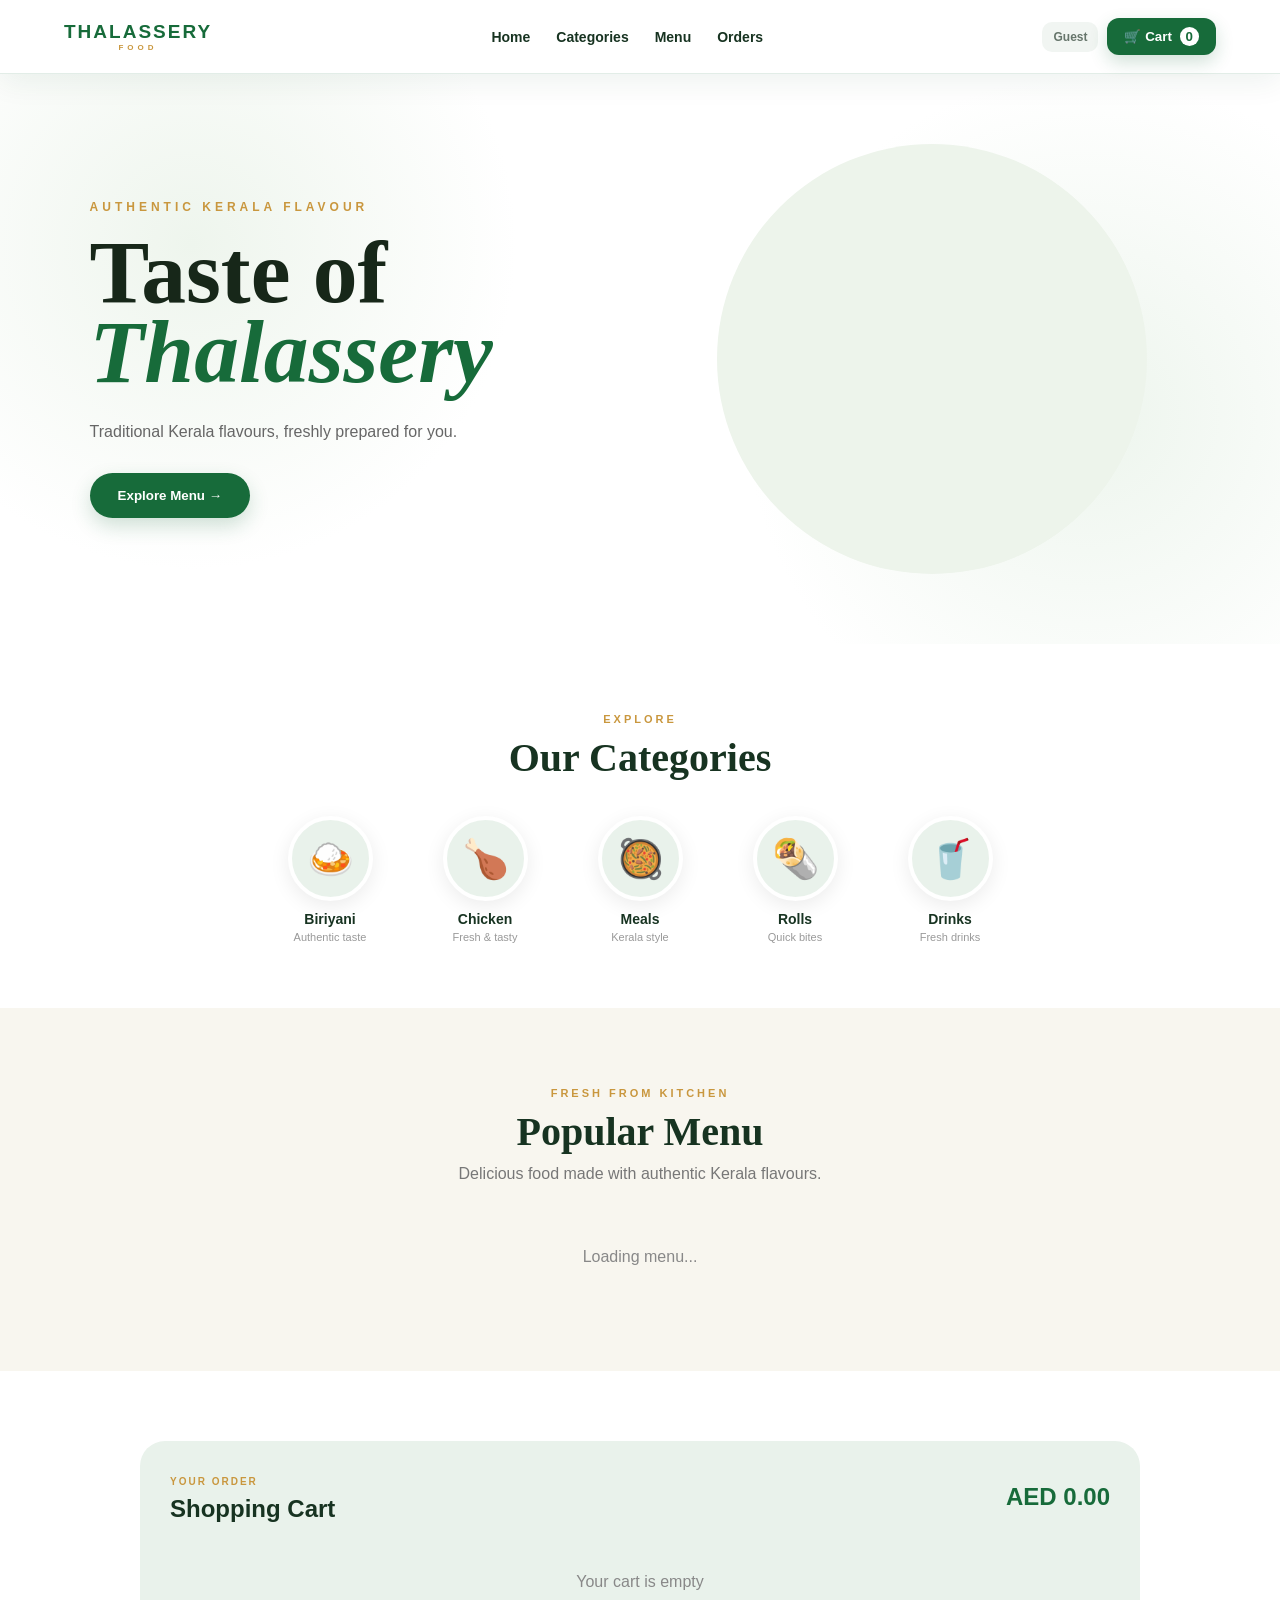
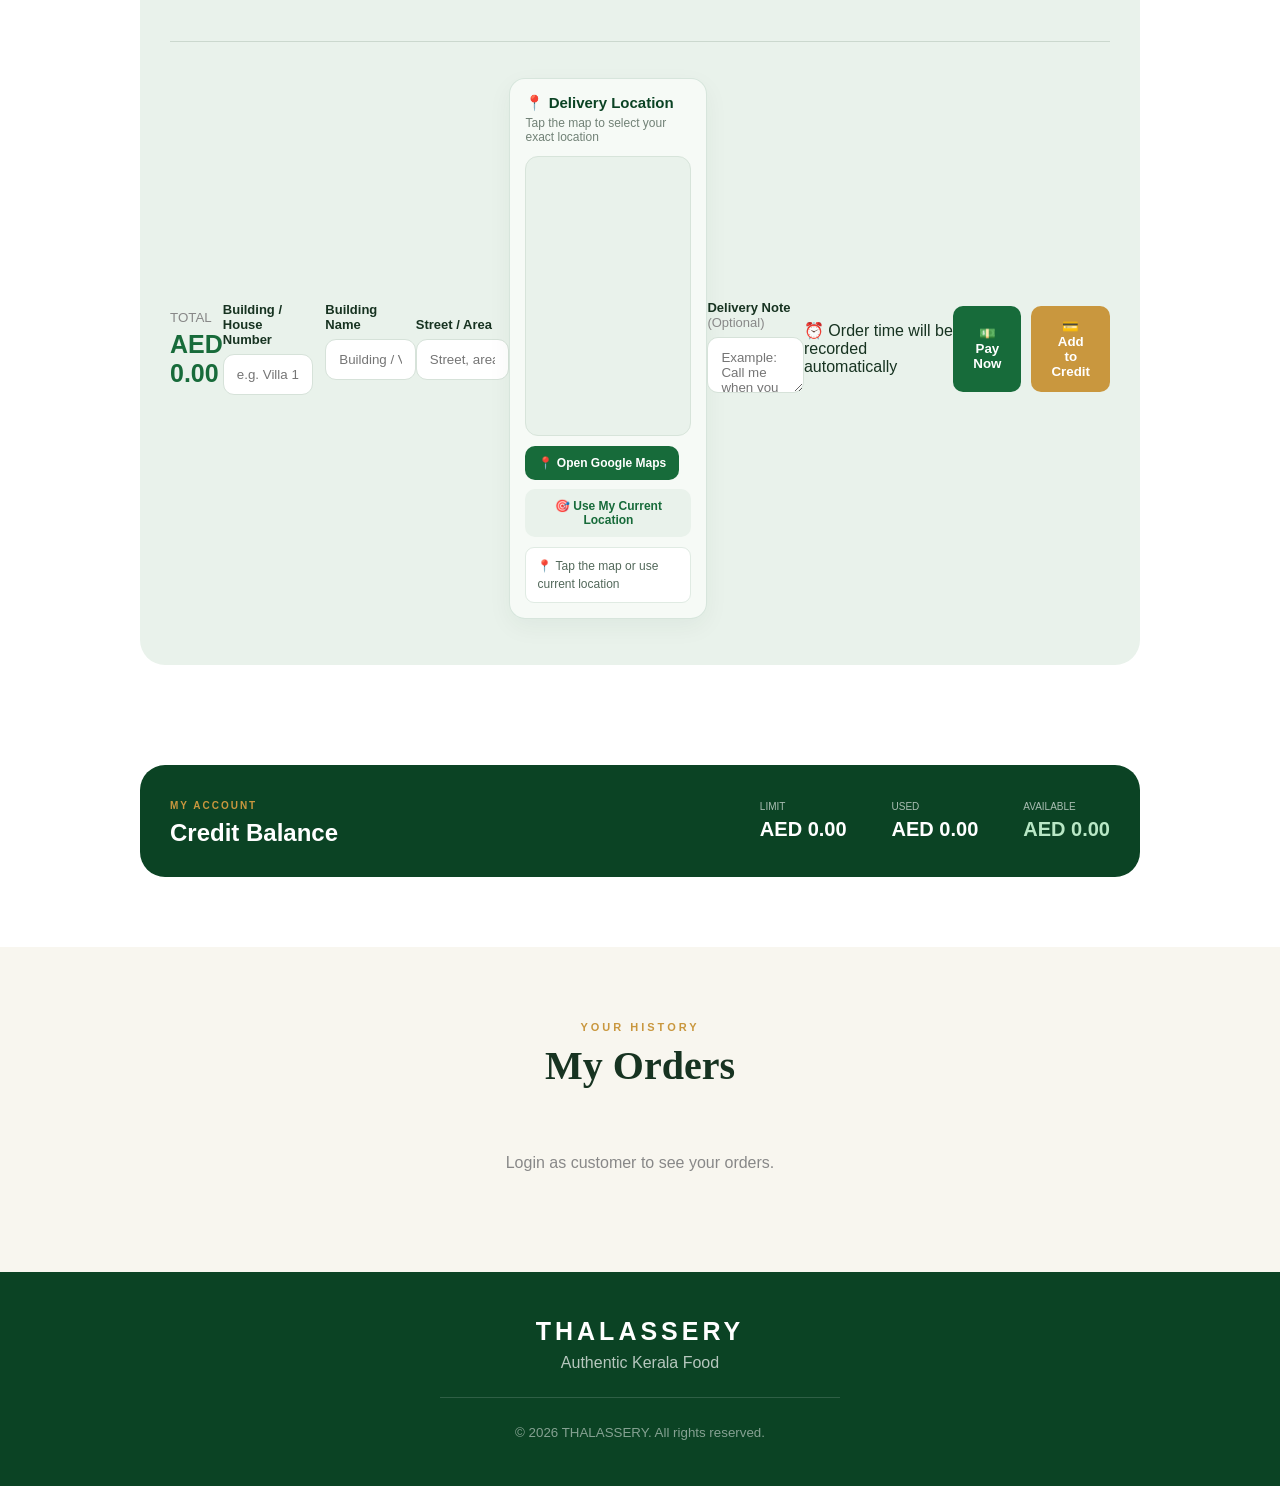
==== commit d4250f0f: "Completely remove banana animations" ====
--- a/index.html
+++ b/index.html
@@ -10,6 +10,34 @@
 </head>
 
 <body>
+
+
+
+
+<!-- =========================================================
+     THALASSERY SCROLL BANANA PLANT
+     Decorative side animation
+     ========================================================= -->
+<div class="banana-stem">
+    <span class="banana-leaf leaf-1"></span>
+    <span class="banana-leaf leaf-2"></span>
+    <span class="banana-leaf leaf-3"></span>
+    <span class="banana-leaf leaf-4"></span>
+    <span class="banana-leaf leaf-5"></span>
+    <span class="banana-leaf leaf-6"></span>
+
+    <div class="banana-bunch">
+      <span></span>
+      <span></span>
+      <span></span>
+      <span></span>
+      <span></span>
+      <span></span>
+    </div>
+  </div>
+
+</div>
+
 
 <header class="navbar">
   <div class="logo">
--- a/style.css
+++ b/style.css
@@ -3053,3 +3053,134 @@
     transform: translateY(0) scale(1);
   }
 }
+
+/* =========================================================
+   THALASSERY SCROLL BANANA PLANT
+   Side decorative growth animation
+   ========================================================= */
+
+
+
+
+
+
+
+
+
+
+
+
+
+
+
+
+
+.leaf-1 {
+  left: 50%;
+  bottom: 48%;
+  transform: rotate(-25deg) scale(.25);
+}
+
+.leaf-2 {
+  left: 48%;
+  bottom: 58%;
+  transform: rotate(28deg) scale(.25);
+}
+
+.leaf-3 {
+  left: 50%;
+  bottom: 68%;
+  transform: rotate(-35deg) scale(.25);
+}
+
+.leaf-4 {
+  left: 46%;
+  bottom: 76%;
+  transform: rotate(32deg) scale(.25);
+}
+
+.leaf-5 {
+  left: 50%;
+  bottom: 84%;
+  transform: rotate(-18deg) scale(.25);
+}
+
+.leaf-6 {
+  left: 48%;
+  bottom: 91%;
+  transform: rotate(17deg) scale(.25);
+}
+
+/* Leaf growth stages */
+
+
+
+
+
+
+
+
+
+
+
+
+
+
+
+
+
+
+
+
+
+
+
+
+
+
+
+
+
+
+
+
+
+/* Banana bunch */
+
+
+
+
+
+
+
+
+
+
+
+
+
+
+
+
+
+/* Don't show decoration on login/auth gate */
+
+body.customer-logged-out 
+
+/* Mobile: keep it subtle and out of the content */
+
+@media (max-width: 700px) {
+  
+
+  
+
+  
+
+  
+}
+
+@media (prefers-reduced-motion: reduce) {
+  
+
+  
+}
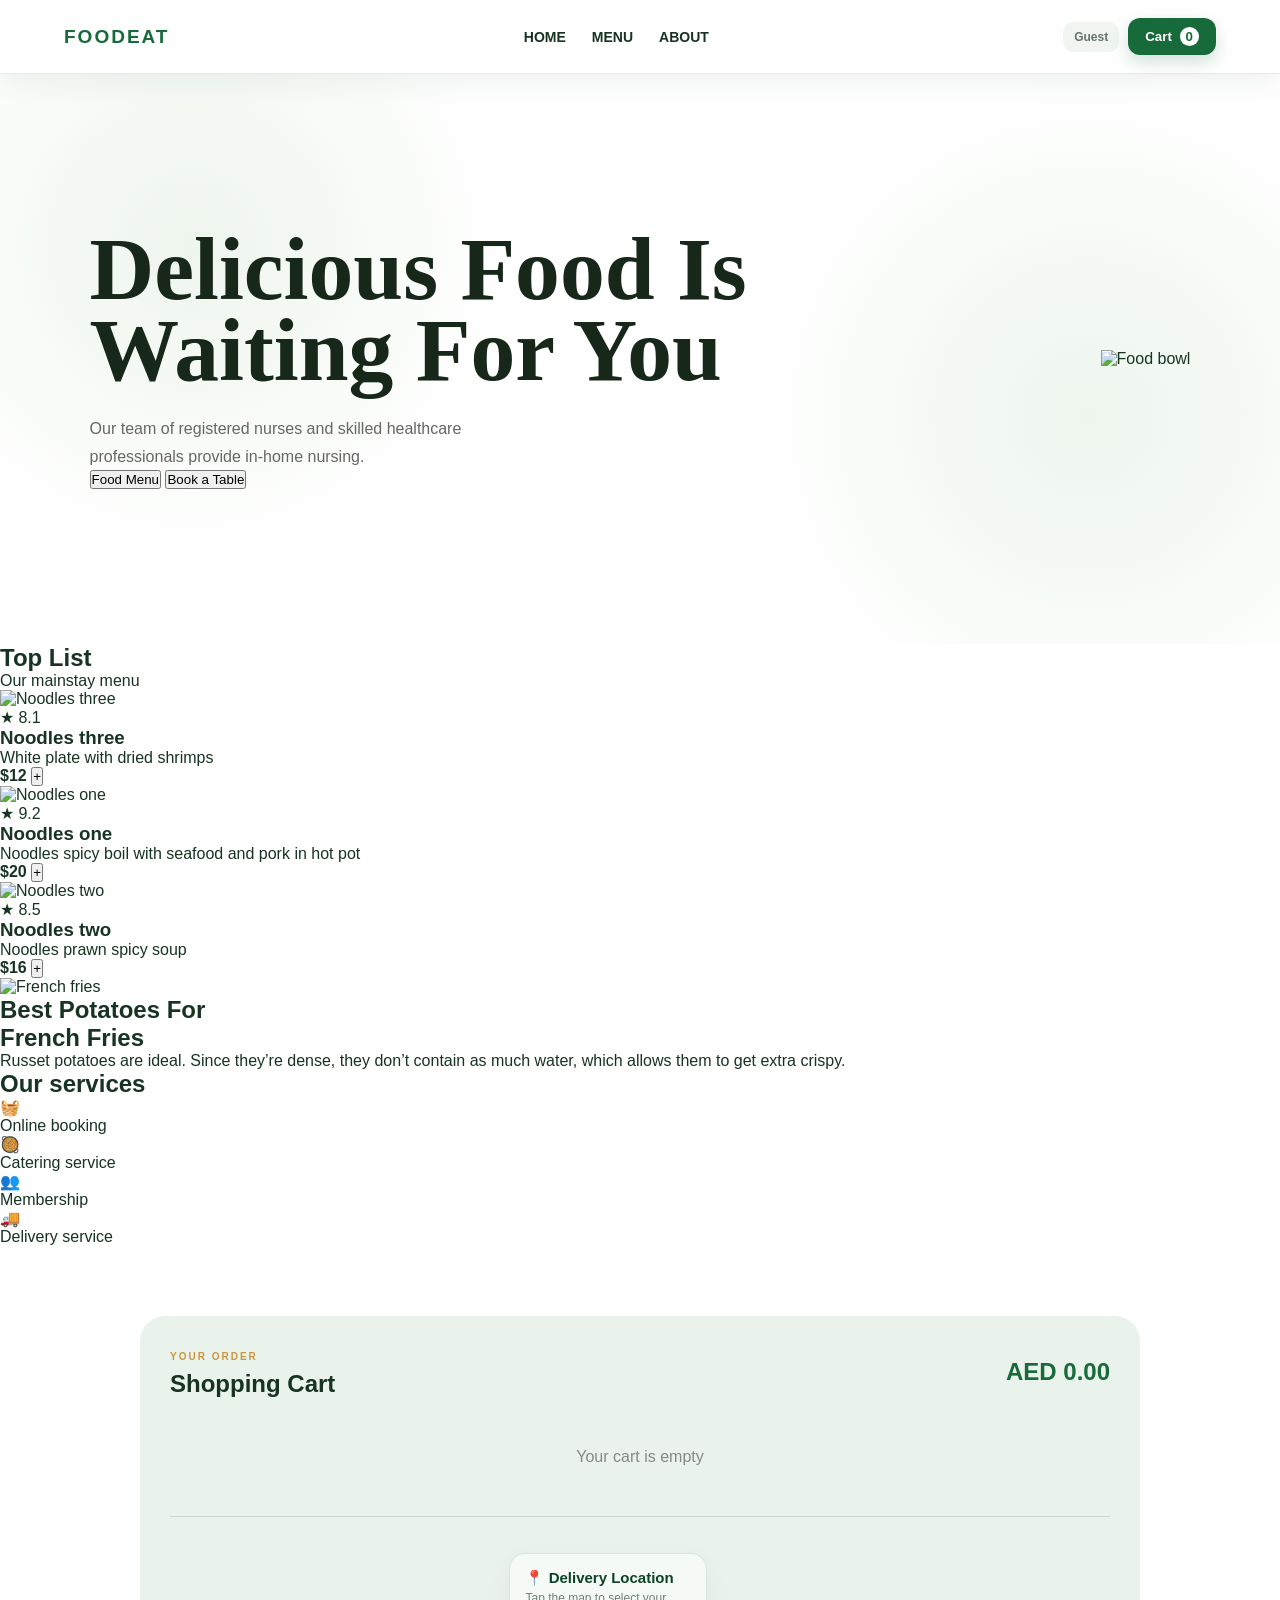
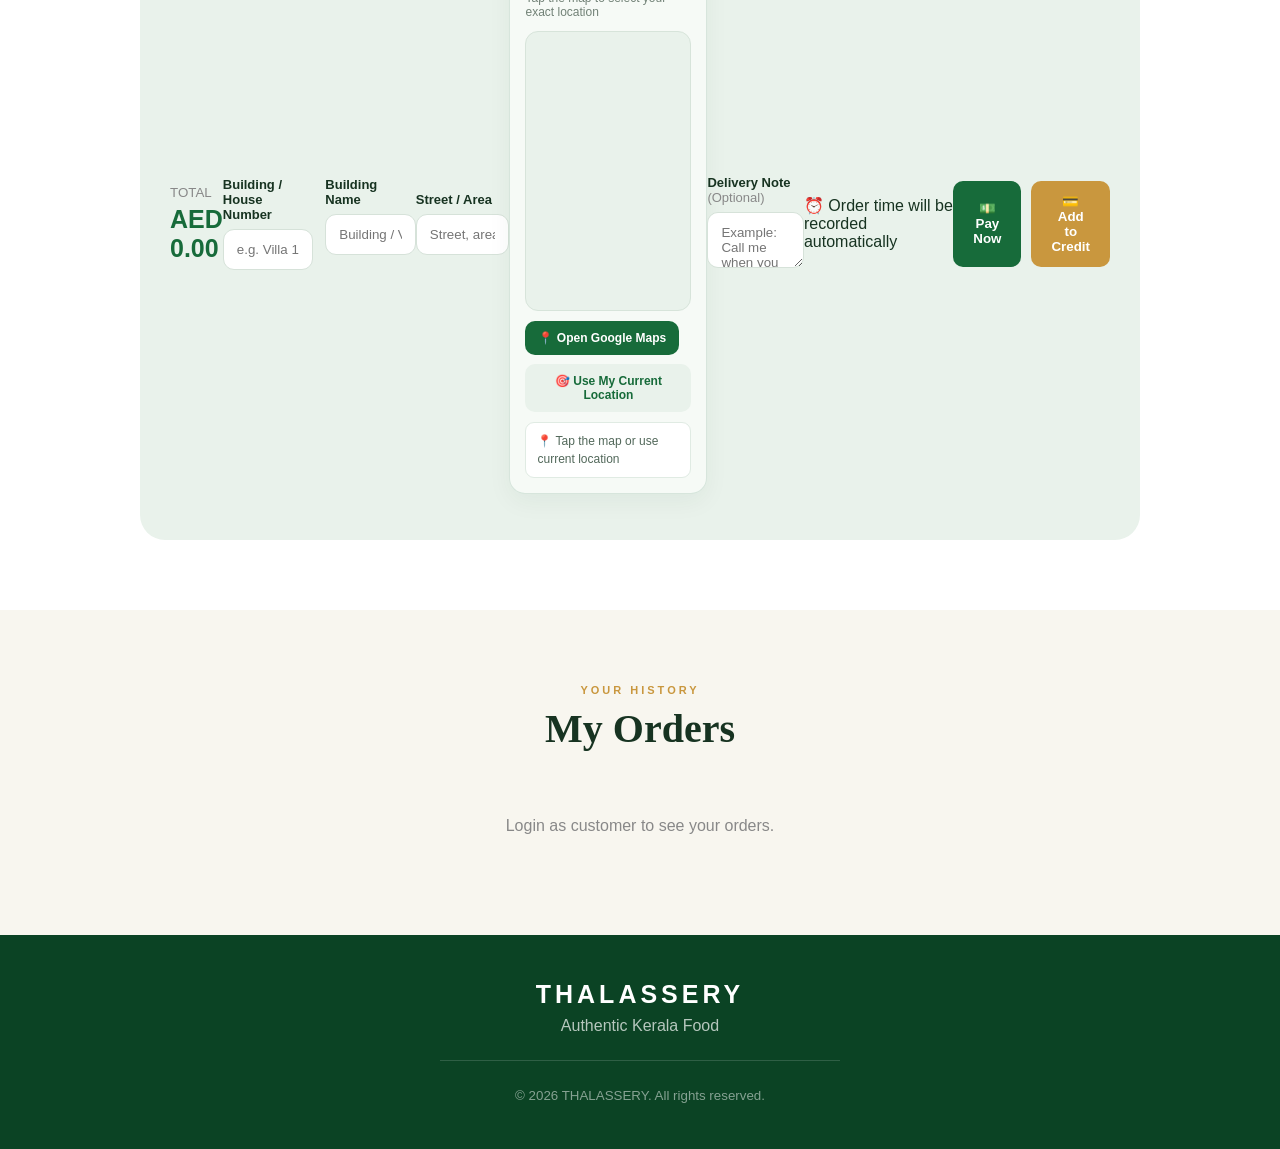
==== commit feed6d57: "Apply the glassmorphism food landing page mockup while preserving the existing cart, auth, and order" ====
--- a/index.html
+++ b/index.html
@@ -1,700 +1,268 @@
 <!DOCTYPE html>
 <html lang="en">
-<head>
-  <meta charset="UTF-8">
-  <meta name="viewport" content="width=device-width, initial-scale=1.0">
-
-  <title>THALASSERY</title>
-
-  <link rel="stylesheet" href="/style.css">
-</head>
-
-<body>
-
-
-
-
-<!-- =========================================================
-     THALASSERY SCROLL BANANA PLANT
-     Decorative side animation
-     ========================================================= -->
-<div class="banana-stem">
-    <span class="banana-leaf leaf-1"></span>
-    <span class="banana-leaf leaf-2"></span>
-    <span class="banana-leaf leaf-3"></span>
-    <span class="banana-leaf leaf-4"></span>
-    <span class="banana-leaf leaf-5"></span>
-    <span class="banana-leaf leaf-6"></span>
-
-    <div class="banana-bunch">
-      <span></span>
-      <span></span>
-      <span></span>
-      <span></span>
-      <span></span>
-      <span></span>
-    </div>
-  </div>
-
-</div>
-
-
-<header class="navbar">
-  <div class="logo">
-    THALASSERY <span>FOOD</span>
-  </div>
-
-  <nav class="desktop-nav">
-    <a href="#home">Home</a>
-    <a href="#categories">Categories</a>
-    <a href="#menu">Menu</a>
-    <a href="#orders">Orders</a>
-  </nav>
-
-  <div class="nav-actions">
-
-    <span id="customerLoginStatus" class="login-status">
-      Guest
-    </span>
-
-    <button
-      class="cart-top"
-      type="button"
-      onclick="scrollToCart()"
-    >
-      🛒 Cart <span id="cartCount">0</span>
-    </button>
-
-    <button
-      class="nav-more-btn"
-      type="button"
-      onclick="toggleNavMenu()"
-      aria-label="Open menu"
-    >
-      ☰
-    </button>
-
-  </div>
-
-  <div class="nav-more-menu" id="navMoreMenu">
-
-    <a href="#home" onclick="closeNavMenu()">
-      Home
-    </a>
-
-    <a href="#categories" onclick="closeNavMenu()">
-      Categories
-    </a>
-
-    <a href="#menu" onclick="closeNavMenu()">
-      Menu
-    </a>
-
-    <a href="#orders" onclick="closeNavMenu()">
-      Orders
-    </a>
-
-    <div class="mobile-menu-divider"></div>
-
-    <a
-      href="javascript:void(0)"
-      onclick="openCustomerAuth(); closeNavMenu();"
-      id="mobileAuthButton"
-    >
-      Login / Create Account
-    </a>
-
-    <a
-      href="javascript:void(0)"
-      onclick="logoutCustomer(); closeNavMenu();"
-      id="mobileLogoutButton"
-      style="display:none;"
-    >
-      🚪 Logout
-    </a>
-
-  </div>
-</header>
-
-
-
-
-
-
-
-  <!-- NAVBAR -->
-  
-
-
-  <!-- HERO -->
-  <section class="hero" id="home">
-
-    <div class="hero-content">
-
-      <div class="small-title">
-        AUTHENTIC KERALA FLAVOUR
+  <head>
+    <meta charset="UTF-8" />
+    <meta name="viewport" content="width=device-width, initial-scale=1.0" />
+    <title>THALASSERY</title>
+    <link rel="preconnect" href="https://fonts.googleapis.com" />
+    <link rel="preconnect" href="https://fonts.gstatic.com" crossorigin />
+    <link href="https://fonts.googleapis.com/css2?family=Cormorant+Garamond:wght@400;500;600;700&family=Manrope:wght@400;500;600;700;800&display=swap" rel="stylesheet" />
+    <link rel="stylesheet" href="/style.css" />
+  </head>
+  <body>
+    <header class="navbar">
+      <div class="logo">FOODEAT</div>
+
+      <nav class="desktop-nav">
+        <a href="#home">HOME</a>
+        <a href="#menu">MENU</a>
+        <a href="#about">ABOUT</a>
+      </nav>
+
+      <div class="nav-actions">
+        <span id="customerLoginStatus" class="login-status">Guest</span>
+        <button class="cart-top" type="button" onclick="scrollToCart()">
+          Cart <span id="cartCount">0</span>
+        </button>
+        <button class="nav-more-btn" type="button" onclick="toggleNavMenu()" aria-label="Open menu">☰</button>
       </div>
 
-      <h1>
-        Taste of<br>
-        <span>Thalassery</span>
-      </h1>
-
-      <p>
-        Traditional Kerala flavours,
-        freshly prepared for you.
-      </p>
-
-      <button
-        class="main-btn"
-        onclick="scrollToMenu()"
-      >
-        Explore Menu →
-      </button>
-
-    </div>
-
-    <div class="hero-food">
-
-      <div class="food-circle"></div>
-
-      <img
-        src="https://cdn.phototourl.com/free/2026-09-12-c506127c-6326-49c7-ac1d-e630733667af.jpg"
-        alt="Thalassery food"
-      >
-
-    </div>
-
-  </section>
-
-
-  <!-- CUSTOMER -->
-  <section class="customer-section">
-
-    <div class="customer-card">
-
-      <div>
-        <span class="section-mini">ORDERING AS</span>
-        <h2>Customer</h2>
-<div class="customer-auth-box">
-
-  <div class="auth-tabs">
-
-    <button
-      type="button"
-      id="createAccountTab"
-      class="auth-tab active"
-      onclick="showCreateAccount()"
-    >
-      Create Account
-    </button>
-
-    <button
-      type="button"
-      id="loginTab"
-      class="auth-tab"
-      onclick="showCustomerLogin()"
-    >
-      Login
-    </button>
-
-  </div>
-
-
-  <!-- CREATE ACCOUNT -->
-
-  <div id="createAccountBox" class="auth-form">
-
-    <div class="auth-heading">
-      Create your THALASSERY account
-    </div>
-
-    <p class="auth-subheading">
-      Create your account with phone verification.
-    </p>
-
-    <input
-      id="customerName"
-      type="text"
-      placeholder="Your full name"
-      autocomplete="name"
-    >
-
-    <input
-      id="customerPhone"
-      type="tel"
-      placeholder="Phone number"
-      autocomplete="tel"
-    >
-
-    <input
-      id="customerPassword"
-      type="password"
-      placeholder="Create password (6+ characters)"
-      autocomplete="new-password"
-    >
-
-    <input
-      id="customerConfirmPassword"
-      type="password"
-      placeholder="Confirm password"
-      autocomplete="new-password"
-    >
-
-    <button
-      class="green-btn auth-main-btn"
-      type="button"
-      onclick="requestCustomerOTP()"
-    >
-      Get OTP
-    </button>
-
-  </div>
-
-
-  <!-- LOGIN -->
-
-  <div
-    id="loginBox"
-    class="auth-form"
-    style="display:none;"
-  >
-
-    <div class="auth-heading">
-      Welcome back
-    </div>
-
-    <p class="auth-subheading">
-      Login using your phone number or account name.
-    </p>
-
-    <input
-      id="loginIdentifier"
-      type="text"
-      placeholder="Phone number or name"
-      autocomplete="username"
-    >
-
-    <input
-      id="loginPassword"
-      type="password"
-      placeholder="Password"
-      autocomplete="current-password"
-    >
-
-    <button
-      class="green-btn auth-main-btn"
-      type="button"
-      onclick="loginCustomerWithPassword()"
-    >
-      Login
-    </button>
-
-  </div>
-
-
-  <!-- OTP -->
-
-  <div
-    id="otpBox"
-    class="otp-box"
-    style="display:none;"
-  >
-
-    <div class="otp-title">
-      🔐 Verify your phone
-    </div>
-
-    <p class="otp-subtitle">
-      Enter the 6-digit OTP shown in the server terminal to verify your phone.
-    </p>
-
-    <input
-      id="customerOTP"
-      type="text"
-      inputmode="numeric"
-      maxlength="6"
-      placeholder="Enter 6-digit OTP"
-      autocomplete="one-time-code"
-    >
-
-    <button
-      class="green-btn auth-main-btn"
-      type="button"
-      onclick="verifyCustomerOTP()"
-    >
-      Verify & Create Account
-    </button>
-
-    <button
-      class="otp-resend"
-      type="button"
-      onclick="resendCustomerOTP()"
-    >
-      Resend OTP
-    </button>
-
-  </div>
-
-</div>
-
+      <div class="nav-more-menu" id="navMoreMenu">
+        <a href="#home" onclick="closeNavMenu()">Home</a>
+        <a href="#menu" onclick="closeNavMenu()">Menu</a>
+        <a href="#about" onclick="closeNavMenu()">About</a>
+        <div class="mobile-menu-divider"></div>
+        <a href="javascript:void(0)" onclick="openCustomerAuth(); closeNavMenu();" id="mobileAuthButton">Login / Create Account</a>
+        <a href="javascript:void(0)" onclick="logoutCustomer(); closeNavMenu();" id="mobileLogoutButton" style="display:none;">🚪 Logout</a>
       </div>
-
-    </div>
-
-  </section>
-
-
-  <!-- CATEGORIES -->
-  <section class="categories-section" id="categories">
-
-    <div class="section-heading">
-
-      <span>EXPLORE</span>
-
-      <h2>Our Categories</h2>
-
-    </div>
-
-    <div class="category-row">
-
-      <div class="category">
-        <div class="category-icon">🍛</div>
-        <h3>Biriyani</h3>
-        <p>Authentic taste</p>
-      </div>
-
-      <div class="category">
-        <div class="category-icon">🍗</div>
-        <h3>Chicken</h3>
-        <p>Fresh & tasty</p>
-      </div>
-
-      <div class="category">
-        <div class="category-icon">🥘</div>
-        <h3>Meals</h3>
-        <p>Kerala style</p>
-      </div>
-
-      <div class="category">
-        <div class="category-icon">🌯</div>
-        <h3>Rolls</h3>
-        <p>Quick bites</p>
-      </div>
-
-      <div class="category">
-        <div class="category-icon">🥤</div>
-        <h3>Drinks</h3>
-        <p>Fresh drinks</p>
-      </div>
-
-    </div>
-
-  </section>
-
-
-  <!-- MENU -->
-  <section class="menu-section" id="menu">
-
-    <div class="section-heading">
-
-      <span>FRESH FROM KITCHEN</span>
-
-      <h2>Popular Menu</h2>
-
-      <p>
-        Delicious food made with
-        authentic Kerala flavours.
-      </p>
-
-    </div>
-
-    <div
-      id="menuGrid"
-      class="menu-grid"
-    >
-      <div class="loading">
-        Loading menu...
-      </div>
-    </div>
-
-  </section>
-
-
-  <!-- CART -->
-  <section
-    class="cart-section"
-    id="cart"
-  >
-
-    <div class="cart-card">
-
-      <div class="cart-header">
-
-        <div>
-          <span>YOUR ORDER</span>
-          <h2>Shopping Cart</h2>
-        </div>
-
-        <div
-          class="cart-total-top"
-          id="cartTotal"
-        >
-          AED 0.00
-        </div>
-
-      </div>
-
-
-      <div
-        id="cartItems"
-        class="cart-items"
-      >
-
-        <div class="empty-cart">
-          Your cart is empty
-        </div>
-
-      </div>
-
-
-      <div class="cart-bottom">
-
-        <div>
-
-          <small>TOTAL</small>
-
-          <strong id="cartTotalBottom">
-            AED 0.00
-          </strong>
-
-        </div>
-
-        
-<!-- =====================================================
-     DELIVERY DETAILS
-===================================================== -->
-
-<div class="delivery-user-info">
-
-  <div class="delivery-field">
-    <label>Building / House Number</label>
-    <input
-      id="buildingNumber"
-      type="text"
-      placeholder="e.g. Villa 12 / Flat 304"
-    >
-  </div>
-
-  <div class="delivery-field">
-    <label>Building Name</label>
-    <input
-      id="buildingName"
-      type="text"
-      placeholder="Building / Villa name"
-    >
-  </div>
-
-</div>
-
-<div class="delivery-field">
-  <label>Street / Area</label>
-  <input
-    id="streetArea"
-    type="text"
-    placeholder="Street, area or landmark"
-  >
-</div>
-
-<div class="delivery-map-box">
-
-  <div class="delivery-map-title">
-    <span>📍 Delivery Location</span>
-    <small>Tap the map to select your exact location</small>
-  </div>
-
-  <div
-    id="deliveryMap"
-    class="delivery-map"
-  ></div>
-
-  <div class="map-actions">
-
-    <button
-      type="button"
-      class="map-location-btn"
-      onclick="openGoogleMapLocation()"
-    >
-      📍 Open Google Maps
-    </button>
-
-    <button
-      type="button"
-      class="current-location-btn"
-      onclick="useCurrentLocation()"
-    >
-      🎯 Use My Current Location
-    </button>
-
-  </div>
-
-  <div
-    id="selectedLocation"
-    class="selected-location"
-  >
-    📍 Tap the map or use current location
-  </div>
-
-  <input
-    id="mapLatitude"
-    type="hidden"
-  >
-
-  <input
-    id="mapLongitude"
-    type="hidden"
-  >
-
-</div>
-
-<div class="delivery-field">
-
-  <label>
-    Delivery Note <span>(Optional)</span>
-  </label>
-
-  <textarea
-    id="deliveryNote"
-    rows="2"
-    placeholder="Example: Call me when you reach the building"
-  ></textarea>
-
-</div>
-
-<input
-  id="deliveryAddress"
-  type="hidden"
->
-
-<div class="order-time-note">
-  ⏰ Order time will be recorded automatically
-</div>
-
-
-<div class="payment-buttons">
-
-          <button
-            class="pay-btn"
-            onclick="placeOrder('pay')"
-          >
-            💵 Pay Now
-          </button>
-
-          <button
-            class="credit-btn"
-            onclick="placeOrder('credit')"
-          >
-            💳 Add to Credit
-          </button>
-
-        </div>
-
-      </div>
-
-    </div>
-
-  </section>
-
-
-  <!-- CREDIT -->
-  <section class="credit-section">
-
-    <div class="credit-card">
-
-      <div>
-        <span>MY ACCOUNT</span>
-        <h2>Credit Balance</h2>
-      </div>
-
-      <div class="credit-details">
-
-        <div>
-          <small>LIMIT</small>
-          <strong id="creditLimit">
-            AED 0.00
-          </strong>
-        </div>
-
-        <div>
-          <small>USED</small>
-          <strong id="creditUsed">
-            AED 0.00
-          </strong>
-        </div>
-
-        <div class="available">
-          <small>AVAILABLE</small>
-          <strong id="creditAvailable">
-            AED 0.00
-          </strong>
-        </div>
-
-      </div>
-
-    </div>
-
-  </section>
-
-
-  <!-- ORDERS -->
-  <section
-    class="orders-section"
-    id="orders"
-  >
-
-    <div class="section-heading">
-
-      <span>YOUR HISTORY</span>
-
-      <h2>My Orders</h2>
-
-    </div>
-
-    <div id="ordersList">
-
-      <div class="empty-orders">
-        Login as customer to see your orders.
-      </div>
-
-    </div>
-
-  </section>
-
-
-  <!-- FOOTER -->
-  <footer>
-
-    <div class="footer-logo">
-      THALASSERY
-    </div>
-
-    <p>
-      Authentic Kerala Food
-    </p>
-
-    <div class="footer-line"></div>
-
-    <small>
-      © 2026 THALASSERY. All rights reserved.
-    </small>
-
-  </footer>
-
-
-  <div id="message"></div>
-
-
-  <script src="/script.js"></script>
-
-</body>
-</html>+    </header>
+
+    <main class="page-shell">
+      <section class="hero" id="home">
+        <div class="hero-copy">
+          <h1>Delicious Food Is<br />Waiting For You</h1>
+          <p>
+            Our team of registered nurses and skilled healthcare professionals provide in-home nursing.
+          </p>
+          <div class="hero-actions">
+            <button class="glass-btn primary" type="button" onclick="scrollToMenu()">Food Menu</button>
+            <button class="glass-btn secondary" type="button" onclick="scrollToCart()">Book a Table</button>
+          </div>
+        </div>
+
+        <div class="hero-visual">
+          <div class="hero-bowl-wrap">
+            <div class="bowl-ring"></div>
+            <img src="https://images.unsplash.com/photo-1547592180-85f173990554?auto=format&fit=crop&w=1200&q=80" alt="Food bowl" />
+          </div>
+        </div>
+      </section>
+
+      <section class="top-list-section" id="menu">
+        <div class="section-title-wrap">
+          <h2>Top List</h2>
+          <span>Our mainstay menu</span>
+        </div>
+
+        <div class="top-list-grid">
+          <article class="food-card">
+            <div class="food-image food-one">
+              <img src="https://images.unsplash.com/photo-1559847844-5315695dadae?auto=format&fit=crop&w=900&q=80" alt="Noodles three" />
+            </div>
+            <div class="food-card-body">
+              <div class="rating-badge">★ 8.1</div>
+              <h3>Noodles three</h3>
+              <p>White plate with dried shrimps</p>
+              <div class="card-row">
+                <strong>$12</strong>
+                <button type="button">+</button>
+              </div>
+            </div>
+          </article>
+
+          <article class="food-card featured-card">
+            <div class="food-image food-two">
+              <img src="https://images.unsplash.com/photo-1512058564366-18510be2db19?auto=format&fit=crop&w=900&q=80" alt="Noodles one" />
+            </div>
+            <div class="food-card-body">
+              <div class="rating-badge">★ 9.2</div>
+              <h3>Noodles one</h3>
+              <p>Noodles spicy boil with seafood and pork in hot pot</p>
+              <div class="card-row">
+                <strong>$20</strong>
+                <button type="button">+</button>
+              </div>
+            </div>
+          </article>
+
+          <article class="food-card">
+            <div class="food-image food-three">
+              <img src="https://images.unsplash.com/photo-1544025162-d76694265947?auto=format&fit=crop&w=900&q=80" alt="Noodles two" />
+            </div>
+            <div class="food-card-body">
+              <div class="rating-badge">★ 8.5</div>
+              <h3>Noodles two</h3>
+              <p>Noodles prawn spicy soup</p>
+              <div class="card-row">
+                <strong>$16</strong>
+                <button type="button">+</button>
+              </div>
+            </div>
+          </article>
+        </div>
+      </section>
+
+      <section class="feature-showcase" id="about">
+        <div class="feature-image-wrap">
+          <img src="https://images.unsplash.com/photo-1571091718767-18b5b1457add?auto=format&fit=crop&w=1200&q=80" alt="French fries" />
+        </div>
+
+        <div class="feature-copy">
+          <h2>Best Potatoes For<br />French Fries</h2>
+          <p>
+            Russet potatoes are ideal. Since they’re dense, they don’t contain as much water, which allows them to get extra crispy.
+          </p>
+        </div>
+      </section>
+
+      <section class="services-section">
+        <h2>Our services</h2>
+        <div class="services-row">
+          <div class="service-item"><span>🧺</span><p>Online booking</p></div>
+          <div class="service-item"><span>🥘</span><p>Catering service</p></div>
+          <div class="service-item"><span>👥</span><p>Membership</p></div>
+          <div class="service-item"><span>🚚</span><p>Delivery service</p></div>
+        </div>
+      </section>
+
+      <section class="customer-section">
+        <div class="customer-card">
+          <div>
+            <span class="section-mini">ORDERING AS</span>
+            <h2>Customer</h2>
+            <div class="customer-auth-box">
+              <div class="auth-tabs">
+                <button type="button" id="createAccountTab" class="auth-tab active" onclick="showCreateAccount()">Create Account</button>
+                <button type="button" id="loginTab" class="auth-tab" onclick="showCustomerLogin()">Login</button>
+              </div>
+
+              <div id="createAccountBox" class="auth-form">
+                <div class="auth-heading">Create your THALASSERY account</div>
+                <p class="auth-subheading">Create your account with phone verification.</p>
+                <input id="customerName" type="text" placeholder="Your full name" autocomplete="name" />
+                <input id="customerPhone" type="tel" placeholder="Phone number" autocomplete="tel" />
+                <input id="customerPassword" type="password" placeholder="Create password (6+ characters)" autocomplete="new-password" />
+                <input id="customerConfirmPassword" type="password" placeholder="Confirm password" autocomplete="new-password" />
+                <button class="green-btn auth-main-btn" type="button" onclick="requestCustomerOTP()">Get OTP</button>
+              </div>
+
+              <div id="loginBox" class="auth-form" style="display:none;">
+                <div class="auth-heading">Welcome back</div>
+                <p class="auth-subheading">Login using your phone number or account name.</p>
+                <input id="loginIdentifier" type="text" placeholder="Phone number or name" autocomplete="username" />
+                <input id="loginPassword" type="password" placeholder="Password" autocomplete="current-password" />
+                <button class="green-btn auth-main-btn" type="button" onclick="loginCustomerWithPassword()">Login</button>
+              </div>
+
+              <div id="otpBox" class="otp-box" style="display:none;">
+                <div class="otp-title">🔐 Verify your phone</div>
+                <p class="otp-subtitle">Enter the 6-digit OTP shown in the server terminal to verify your phone.</p>
+                <input id="customerOTP" type="text" inputmode="numeric" maxlength="6" placeholder="Enter 6-digit OTP" autocomplete="one-time-code" />
+                <button class="green-btn auth-main-btn" type="button" onclick="verifyCustomerOTP()">Verify &amp; Create Account</button>
+                <button class="otp-resend" type="button" onclick="resendCustomerOTP()">Resend OTP</button>
+              </div>
+            </div>
+          </div>
+        </div>
+      </section>
+
+      <section class="cart-section" id="cart">
+        <div class="cart-card">
+          <div class="cart-header">
+            <div>
+              <span>YOUR ORDER</span>
+              <h2>Shopping Cart</h2>
+            </div>
+            <div class="cart-total-top" id="cartTotal">AED 0.00</div>
+          </div>
+
+          <div id="cartItems" class="cart-items">
+            <div class="empty-cart">Your cart is empty</div>
+          </div>
+
+          <div class="cart-bottom">
+            <div>
+              <small>TOTAL</small>
+              <strong id="cartTotalBottom">AED 0.00</strong>
+            </div>
+
+            <div class="delivery-user-info">
+              <div class="delivery-field">
+                <label>Building / House Number</label>
+                <input id="buildingNumber" type="text" placeholder="e.g. Villa 12 / Flat 304" />
+              </div>
+              <div class="delivery-field">
+                <label>Building Name</label>
+                <input id="buildingName" type="text" placeholder="Building / Villa name" />
+              </div>
+            </div>
+
+            <div class="delivery-field">
+              <label>Street / Area</label>
+              <input id="streetArea" type="text" placeholder="Street, area or landmark" />
+            </div>
+
+            <div class="delivery-map-box">
+              <div class="delivery-map-title">
+                <span>📍 Delivery Location</span>
+                <small>Tap the map to select your exact location</small>
+              </div>
+              <div id="deliveryMap" class="delivery-map"></div>
+              <div class="map-actions">
+                <button type="button" class="map-location-btn" onclick="openGoogleMapLocation()">📍 Open Google Maps</button>
+                <button type="button" class="current-location-btn" onclick="useCurrentLocation()">🎯 Use My Current Location</button>
+              </div>
+              <div id="selectedLocation" class="selected-location">📍 Tap the map or use current location</div>
+              <input id="mapLatitude" type="hidden" />
+              <input id="mapLongitude" type="hidden" />
+            </div>
+
+            <div class="delivery-field">
+              <label>Delivery Note <span>(Optional)</span></label>
+              <textarea id="deliveryNote" rows="2" placeholder="Example: Call me when you reach the building"></textarea>
+            </div>
+
+            <input id="deliveryAddress" type="hidden" />
+            <div class="order-time-note">⏰ Order time will be recorded automatically</div>
+
+            <div class="payment-buttons">
+              <button class="pay-btn" onclick="placeOrder('pay')">💵 Pay Now</button>
+              <button class="credit-btn" onclick="placeOrder('credit')">💳 Add to Credit</button>
+            </div>
+          </div>
+        </div>
+      </section>
+
+      <section class="orders-section" id="orders">
+        <div class="section-heading">
+          <span>YOUR HISTORY</span>
+          <h2>My Orders</h2>
+        </div>
+        <div id="ordersList">
+          <div class="empty-orders">Login as customer to see your orders.</div>
+        </div>
+      </section>
+    </main>
+
+    <footer>
+      <div class="footer-logo">THALASSERY</div>
+      <p>Authentic Kerala Food</p>
+      <div class="footer-line"></div>
+      <small>© 2026 THALASSERY. All rights reserved.</small>
+    </footer>
+
+    <div id="message"></div>
+
+    <script src="/script.js"></script>
+  </body>
+</html>
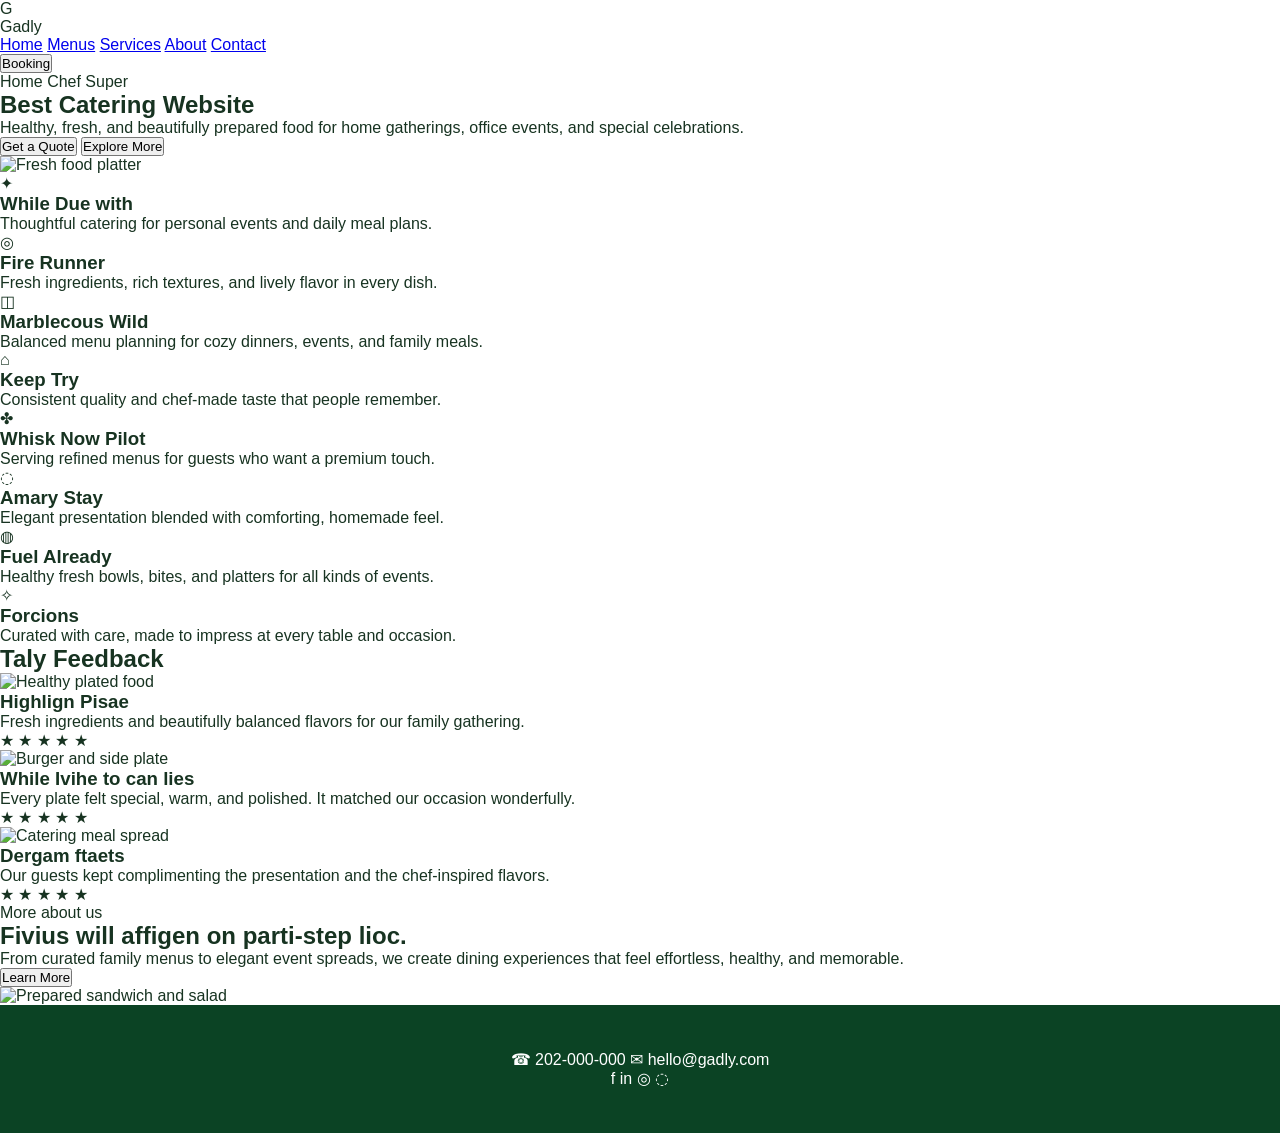
==== commit d2c3dda2: "Update homepage to match the provided reference catering design more closely" ====
--- a/index.html
+++ b/index.html
@@ -3,266 +3,190 @@
   <head>
     <meta charset="UTF-8" />
     <meta name="viewport" content="width=device-width, initial-scale=1.0" />
-    <title>THALASSERY</title>
+    <title>Gadly Catering</title>
     <link rel="preconnect" href="https://fonts.googleapis.com" />
     <link rel="preconnect" href="https://fonts.gstatic.com" crossorigin />
-    <link href="https://fonts.googleapis.com/css2?family=Cormorant+Garamond:wght@400;500;600;700&family=Manrope:wght@400;500;600;700;800&display=swap" rel="stylesheet" />
+    <link href="https://fonts.googleapis.com/css2?family=Inter:wght@400;500;600;700;800;900&family=Playfair+Display:wght@600;700;800&display=swap" rel="stylesheet" />
     <link rel="stylesheet" href="/style.css" />
   </head>
   <body>
-    <header class="navbar">
-      <div class="logo">FOODEAT</div>
+    <div class="reference-shell">
+      <header class="page-header">
+        <div class="brand" aria-label="Gadly home">
+          <div class="brand-mark">G</div>
+          <span>Gadly</span>
+        </div>
 
-      <nav class="desktop-nav">
-        <a href="#home">HOME</a>
-        <a href="#menu">MENU</a>
-        <a href="#about">ABOUT</a>
-      </nav>
+        <nav class="main-nav" aria-label="Main navigation">
+          <a href="#">Home</a>
+          <a href="#">Menus</a>
+          <a href="#">Services</a>
+          <a href="#">About</a>
+          <a href="#">Contact</a>
+        </nav>
 
-      <div class="nav-actions">
-        <span id="customerLoginStatus" class="login-status">Guest</span>
-        <button class="cart-top" type="button" onclick="scrollToCart()">
-          Cart <span id="cartCount">0</span>
-        </button>
-        <button class="nav-more-btn" type="button" onclick="toggleNavMenu()" aria-label="Open menu">☰</button>
-      </div>
+        <button class="header-button" type="button">Booking</button>
+      </header>
 
-      <div class="nav-more-menu" id="navMoreMenu">
-        <a href="#home" onclick="closeNavMenu()">Home</a>
-        <a href="#menu" onclick="closeNavMenu()">Menu</a>
-        <a href="#about" onclick="closeNavMenu()">About</a>
-        <div class="mobile-menu-divider"></div>
-        <a href="javascript:void(0)" onclick="openCustomerAuth(); closeNavMenu();" id="mobileAuthButton">Login / Create Account</a>
-        <a href="javascript:void(0)" onclick="logoutCustomer(); closeNavMenu();" id="mobileLogoutButton" style="display:none;">🚪 Logout</a>
-      </div>
-    </header>
+      <main class="page-body">
+        <section class="hero-section">
+          <div class="hero-copy">
+            <p class="eyebrow">Home Chef Super</p>
+            <h1>Best Catering <span>Website</span></h1>
 
-    <main class="page-shell">
-      <section class="hero" id="home">
-        <div class="hero-copy">
-          <h1>Delicious Food Is<br />Waiting For You</h1>
-          <p>
-            Our team of registered nurses and skilled healthcare professionals provide in-home nursing.
-          </p>
-          <div class="hero-actions">
-            <button class="glass-btn primary" type="button" onclick="scrollToMenu()">Food Menu</button>
-            <button class="glass-btn secondary" type="button" onclick="scrollToCart()">Book a Table</button>
+            <p class="lead">
+              Healthy, fresh, and beautifully prepared food for home gatherings,
+              office events, and special celebrations.
+            </p>
+
+            <div class="cta-row">
+              <button class="primary-btn" type="button">Get a Quote</button>
+              <button class="secondary-btn" type="button">Explore More</button>
+            </div>
+          </div>
+
+          <div class="hero-visual" aria-label="Food platter illustration">
+            <div class="orb orb-one"></div>
+            <div class="orb orb-two"></div>
+            <div class="plate-wrap">
+              <div class="plate-shadow"></div>
+              <img
+                src="https://images.unsplash.com/photo-1547592180-85f173990554?auto=format&fit=crop&w=1200&q=80"
+                alt="Fresh food platter"
+              />
+            </div>
+          </div>
+        </section>
+
+        <section class="feature-section" aria-label="Features">
+          <div class="feature-card">
+            <div class="feature-icon green">✦</div>
+            <h3>While Due with</h3>
+            <p>Thoughtful catering for personal events and daily meal plans.</p>
+          </div>
+
+          <div class="feature-card">
+            <div class="feature-icon green">◎</div>
+            <h3>Fire Runner</h3>
+            <p>Fresh ingredients, rich textures, and lively flavor in every dish.</p>
+          </div>
+
+          <div class="feature-card">
+            <div class="feature-icon green">◫</div>
+            <h3>Marblecous Wild</h3>
+            <p>Balanced menu planning for cozy dinners, events, and family meals.</p>
+          </div>
+
+          <div class="feature-card">
+            <div class="feature-icon green">⌂</div>
+            <h3>Keep Try</h3>
+            <p>Consistent quality and chef-made taste that people remember.</p>
+          </div>
+
+          <div class="feature-card">
+            <div class="feature-icon green">✤</div>
+            <h3>Whisk Now Pilot</h3>
+            <p>Serving refined menus for guests who want a premium touch.</p>
+          </div>
+
+          <div class="feature-card">
+            <div class="feature-icon green">◌</div>
+            <h3>Amary Stay</h3>
+            <p>Elegant presentation blended with comforting, homemade feel.</p>
+          </div>
+
+          <div class="feature-card">
+            <div class="feature-icon green">◍</div>
+            <h3>Fuel Already</h3>
+            <p>Healthy fresh bowls, bites, and platters for all kinds of events.</p>
+          </div>
+
+          <div class="feature-card">
+            <div class="feature-icon green">✧</div>
+            <h3>Forcions</h3>
+            <p>Curated with care, made to impress at every table and occasion.</p>
+          </div>
+        </section>
+
+        <section class="feedback-section">
+          <h2>Taly Feedback</h2>
+
+          <div class="feedback-grid">
+            <article class="feedback-card">
+              <img
+                src="https://images.unsplash.com/photo-1544025162-d76694265947?auto=format&fit=crop&w=900&q=80"
+                alt="Healthy plated food"
+              />
+              <h3>Highlign Pisae</h3>
+              <p>Fresh ingredients and beautifully balanced flavors for our family gathering.</p>
+              <div class="review-footer">
+                <span class="stars">★ ★ ★ ★ ★</span>
+              </div>
+            </article>
+
+            <article class="feedback-card">
+              <img
+                src="https://images.unsplash.com/photo-1555939594-58d7cb561ad1?auto=format&fit=crop&w=900&q=80"
+                alt="Burger and side plate"
+              />
+              <h3>While Ivihe to can lies</h3>
+              <p>Every plate felt special, warm, and polished. It matched our occasion wonderfully.</p>
+              <div class="review-footer">
+                <span class="stars">★ ★ ★ ★ ★</span>
+              </div>
+            </article>
+
+            <article class="feedback-card">
+              <img
+                src="https://images.unsplash.com/photo-1504674900247-0877df9cc836?auto=format&fit=crop&w=900&q=80"
+                alt="Catering meal spread"
+              />
+              <h3>Dergam ftaets</h3>
+              <p>Our guests kept complimenting the presentation and the chef-inspired flavors.</p>
+              <div class="review-footer">
+                <span class="stars">★ ★ ★ ★ ★</span>
+              </div>
+            </article>
+          </div>
+        </section>
+
+        <section class="story-section">
+          <div class="story-copy">
+            <div class="mini-tag">More about us</div>
+            <h2>Fivius will affigen on parti-step lioc.</h2>
+            <p>
+              From curated family menus to elegant event spreads, we create dining
+              experiences that feel effortless, healthy, and memorable.
+            </p>
+            <button class="primary-btn small" type="button">Learn More</button>
+          </div>
+
+          <div class="story-visual">
+            <img
+              src="https://images.unsplash.com/photo-1529006557810-274b9b2fc783?auto=format&fit=crop&w=1200&q=80"
+              alt="Prepared sandwich and salad"
+            />
+          </div>
+        </section>
+      </main>
+
+      <footer class="site-footer">
+        <div class="footer-inner">
+          <div class="footer-links">
+            <span>☎ 202-000-000</span>
+            <span>✉ hello@gadly.com</span>
+          </div>
+          <div class="footer-socials" aria-label="Social links">
+            <span>f</span>
+            <span>in</span>
+            <span>◎</span>
+            <span>◌</span>
           </div>
         </div>
-
-        <div class="hero-visual">
-          <div class="hero-bowl-wrap">
-            <div class="bowl-ring"></div>
-            <img src="https://images.unsplash.com/photo-1547592180-85f173990554?auto=format&fit=crop&w=1200&q=80" alt="Food bowl" />
-          </div>
-        </div>
-      </section>
-
-      <section class="top-list-section" id="menu">
-        <div class="section-title-wrap">
-          <h2>Top List</h2>
-          <span>Our mainstay menu</span>
-        </div>
-
-        <div class="top-list-grid">
-          <article class="food-card">
-            <div class="food-image food-one">
-              <img src="https://images.unsplash.com/photo-1559847844-5315695dadae?auto=format&fit=crop&w=900&q=80" alt="Noodles three" />
-            </div>
-            <div class="food-card-body">
-              <div class="rating-badge">★ 8.1</div>
-              <h3>Noodles three</h3>
-              <p>White plate with dried shrimps</p>
-              <div class="card-row">
-                <strong>$12</strong>
-                <button type="button">+</button>
-              </div>
-            </div>
-          </article>
-
-          <article class="food-card featured-card">
-            <div class="food-image food-two">
-              <img src="https://images.unsplash.com/photo-1512058564366-18510be2db19?auto=format&fit=crop&w=900&q=80" alt="Noodles one" />
-            </div>
-            <div class="food-card-body">
-              <div class="rating-badge">★ 9.2</div>
-              <h3>Noodles one</h3>
-              <p>Noodles spicy boil with seafood and pork in hot pot</p>
-              <div class="card-row">
-                <strong>$20</strong>
-                <button type="button">+</button>
-              </div>
-            </div>
-          </article>
-
-          <article class="food-card">
-            <div class="food-image food-three">
-              <img src="https://images.unsplash.com/photo-1544025162-d76694265947?auto=format&fit=crop&w=900&q=80" alt="Noodles two" />
-            </div>
-            <div class="food-card-body">
-              <div class="rating-badge">★ 8.5</div>
-              <h3>Noodles two</h3>
-              <p>Noodles prawn spicy soup</p>
-              <div class="card-row">
-                <strong>$16</strong>
-                <button type="button">+</button>
-              </div>
-            </div>
-          </article>
-        </div>
-      </section>
-
-      <section class="feature-showcase" id="about">
-        <div class="feature-image-wrap">
-          <img src="https://images.unsplash.com/photo-1571091718767-18b5b1457add?auto=format&fit=crop&w=1200&q=80" alt="French fries" />
-        </div>
-
-        <div class="feature-copy">
-          <h2>Best Potatoes For<br />French Fries</h2>
-          <p>
-            Russet potatoes are ideal. Since they’re dense, they don’t contain as much water, which allows them to get extra crispy.
-          </p>
-        </div>
-      </section>
-
-      <section class="services-section">
-        <h2>Our services</h2>
-        <div class="services-row">
-          <div class="service-item"><span>🧺</span><p>Online booking</p></div>
-          <div class="service-item"><span>🥘</span><p>Catering service</p></div>
-          <div class="service-item"><span>👥</span><p>Membership</p></div>
-          <div class="service-item"><span>🚚</span><p>Delivery service</p></div>
-        </div>
-      </section>
-
-      <section class="customer-section">
-        <div class="customer-card">
-          <div>
-            <span class="section-mini">ORDERING AS</span>
-            <h2>Customer</h2>
-            <div class="customer-auth-box">
-              <div class="auth-tabs">
-                <button type="button" id="createAccountTab" class="auth-tab active" onclick="showCreateAccount()">Create Account</button>
-                <button type="button" id="loginTab" class="auth-tab" onclick="showCustomerLogin()">Login</button>
-              </div>
-
-              <div id="createAccountBox" class="auth-form">
-                <div class="auth-heading">Create your THALASSERY account</div>
-                <p class="auth-subheading">Create your account with phone verification.</p>
-                <input id="customerName" type="text" placeholder="Your full name" autocomplete="name" />
-                <input id="customerPhone" type="tel" placeholder="Phone number" autocomplete="tel" />
-                <input id="customerPassword" type="password" placeholder="Create password (6+ characters)" autocomplete="new-password" />
-                <input id="customerConfirmPassword" type="password" placeholder="Confirm password" autocomplete="new-password" />
-                <button class="green-btn auth-main-btn" type="button" onclick="requestCustomerOTP()">Get OTP</button>
-              </div>
-
-              <div id="loginBox" class="auth-form" style="display:none;">
-                <div class="auth-heading">Welcome back</div>
-                <p class="auth-subheading">Login using your phone number or account name.</p>
-                <input id="loginIdentifier" type="text" placeholder="Phone number or name" autocomplete="username" />
-                <input id="loginPassword" type="password" placeholder="Password" autocomplete="current-password" />
-                <button class="green-btn auth-main-btn" type="button" onclick="loginCustomerWithPassword()">Login</button>
-              </div>
-
-              <div id="otpBox" class="otp-box" style="display:none;">
-                <div class="otp-title">🔐 Verify your phone</div>
-                <p class="otp-subtitle">Enter the 6-digit OTP shown in the server terminal to verify your phone.</p>
-                <input id="customerOTP" type="text" inputmode="numeric" maxlength="6" placeholder="Enter 6-digit OTP" autocomplete="one-time-code" />
-                <button class="green-btn auth-main-btn" type="button" onclick="verifyCustomerOTP()">Verify &amp; Create Account</button>
-                <button class="otp-resend" type="button" onclick="resendCustomerOTP()">Resend OTP</button>
-              </div>
-            </div>
-          </div>
-        </div>
-      </section>
-
-      <section class="cart-section" id="cart">
-        <div class="cart-card">
-          <div class="cart-header">
-            <div>
-              <span>YOUR ORDER</span>
-              <h2>Shopping Cart</h2>
-            </div>
-            <div class="cart-total-top" id="cartTotal">AED 0.00</div>
-          </div>
-
-          <div id="cartItems" class="cart-items">
-            <div class="empty-cart">Your cart is empty</div>
-          </div>
-
-          <div class="cart-bottom">
-            <div>
-              <small>TOTAL</small>
-              <strong id="cartTotalBottom">AED 0.00</strong>
-            </div>
-
-            <div class="delivery-user-info">
-              <div class="delivery-field">
-                <label>Building / House Number</label>
-                <input id="buildingNumber" type="text" placeholder="e.g. Villa 12 / Flat 304" />
-              </div>
-              <div class="delivery-field">
-                <label>Building Name</label>
-                <input id="buildingName" type="text" placeholder="Building / Villa name" />
-              </div>
-            </div>
-
-            <div class="delivery-field">
-              <label>Street / Area</label>
-              <input id="streetArea" type="text" placeholder="Street, area or landmark" />
-            </div>
-
-            <div class="delivery-map-box">
-              <div class="delivery-map-title">
-                <span>📍 Delivery Location</span>
-                <small>Tap the map to select your exact location</small>
-              </div>
-              <div id="deliveryMap" class="delivery-map"></div>
-              <div class="map-actions">
-                <button type="button" class="map-location-btn" onclick="openGoogleMapLocation()">📍 Open Google Maps</button>
-                <button type="button" class="current-location-btn" onclick="useCurrentLocation()">🎯 Use My Current Location</button>
-              </div>
-              <div id="selectedLocation" class="selected-location">📍 Tap the map or use current location</div>
-              <input id="mapLatitude" type="hidden" />
-              <input id="mapLongitude" type="hidden" />
-            </div>
-
-            <div class="delivery-field">
-              <label>Delivery Note <span>(Optional)</span></label>
-              <textarea id="deliveryNote" rows="2" placeholder="Example: Call me when you reach the building"></textarea>
-            </div>
-
-            <input id="deliveryAddress" type="hidden" />
-            <div class="order-time-note">⏰ Order time will be recorded automatically</div>
-
-            <div class="payment-buttons">
-              <button class="pay-btn" onclick="placeOrder('pay')">💵 Pay Now</button>
-              <button class="credit-btn" onclick="placeOrder('credit')">💳 Add to Credit</button>
-            </div>
-          </div>
-        </div>
-      </section>
-
-      <section class="orders-section" id="orders">
-        <div class="section-heading">
-          <span>YOUR HISTORY</span>
-          <h2>My Orders</h2>
-        </div>
-        <div id="ordersList">
-          <div class="empty-orders">Login as customer to see your orders.</div>
-        </div>
-      </section>
-    </main>
-
-    <footer>
-      <div class="footer-logo">THALASSERY</div>
-      <p>Authentic Kerala Food</p>
-      <div class="footer-line"></div>
-      <small>© 2026 THALASSERY. All rights reserved.</small>
-    </footer>
+      </footer>
+    </div>
 
     <div id="message"></div>
-
     <script src="/script.js"></script>
   </body>
 </html>
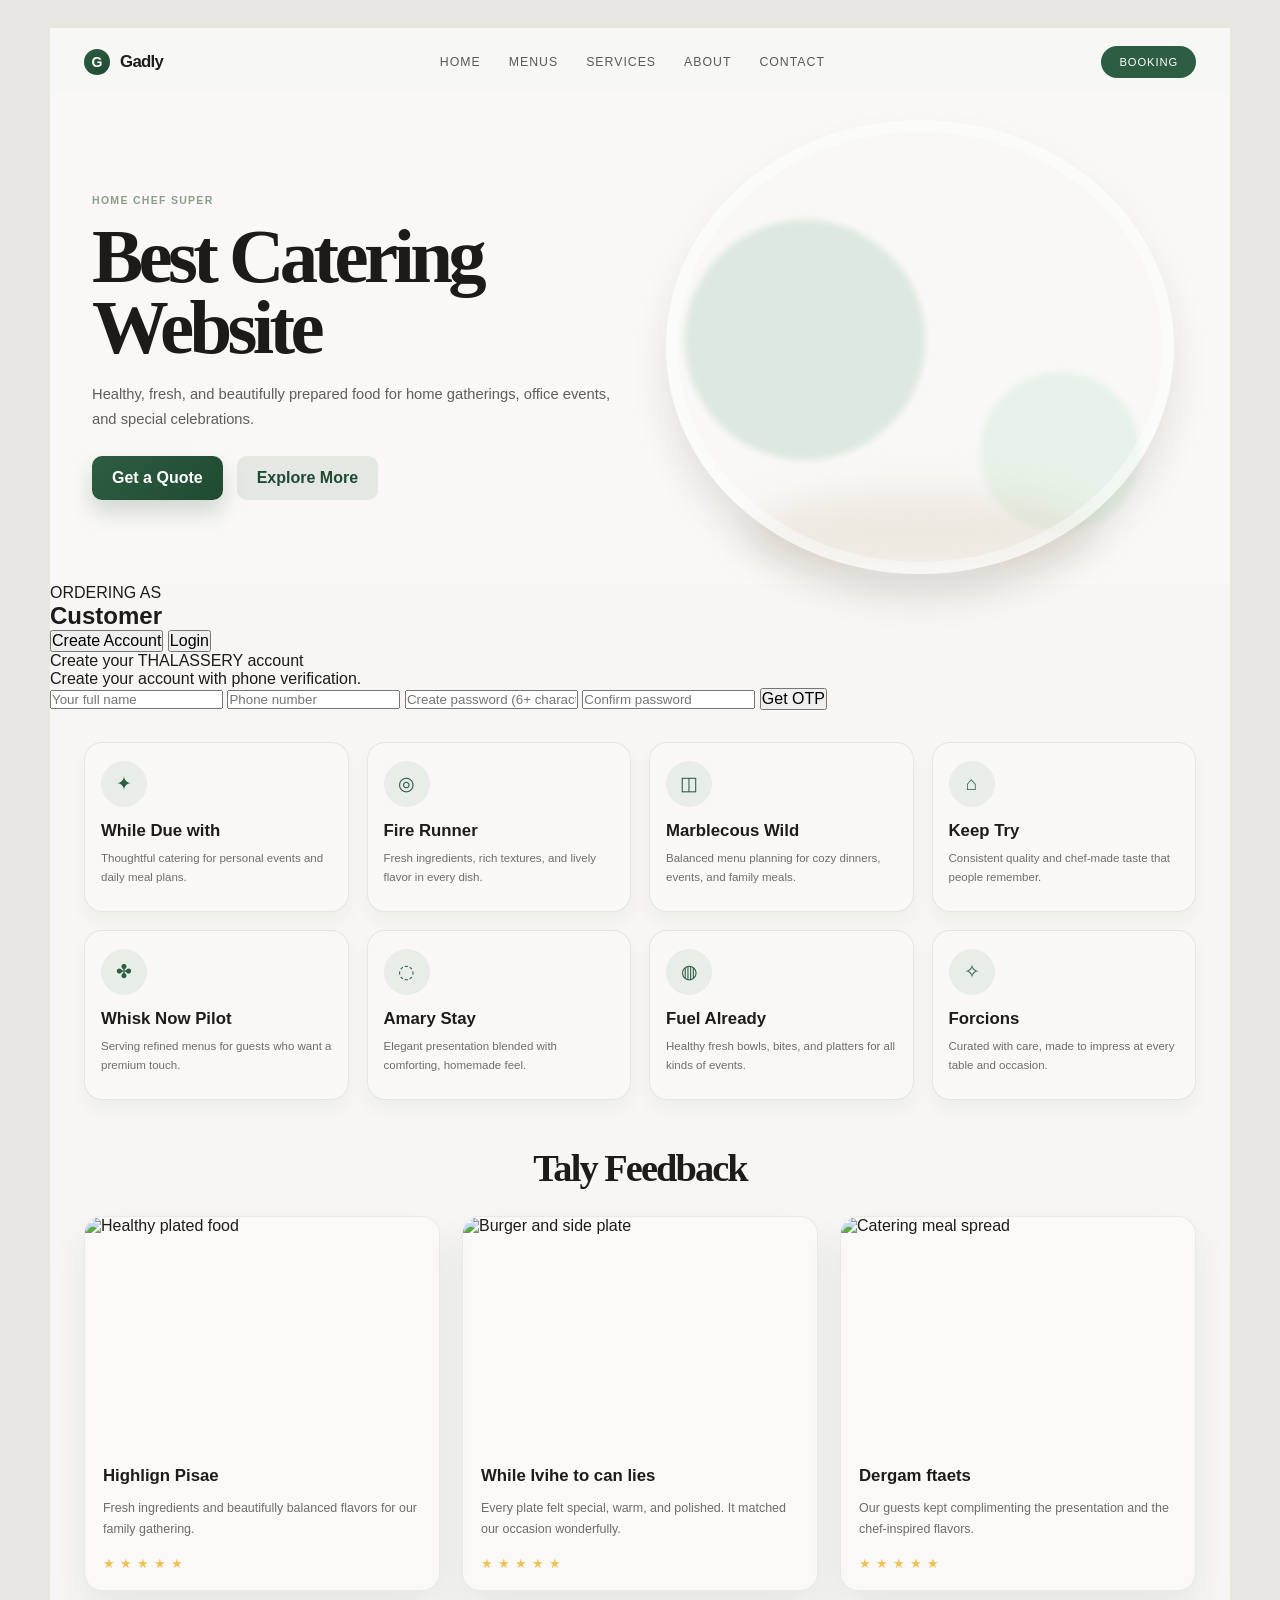
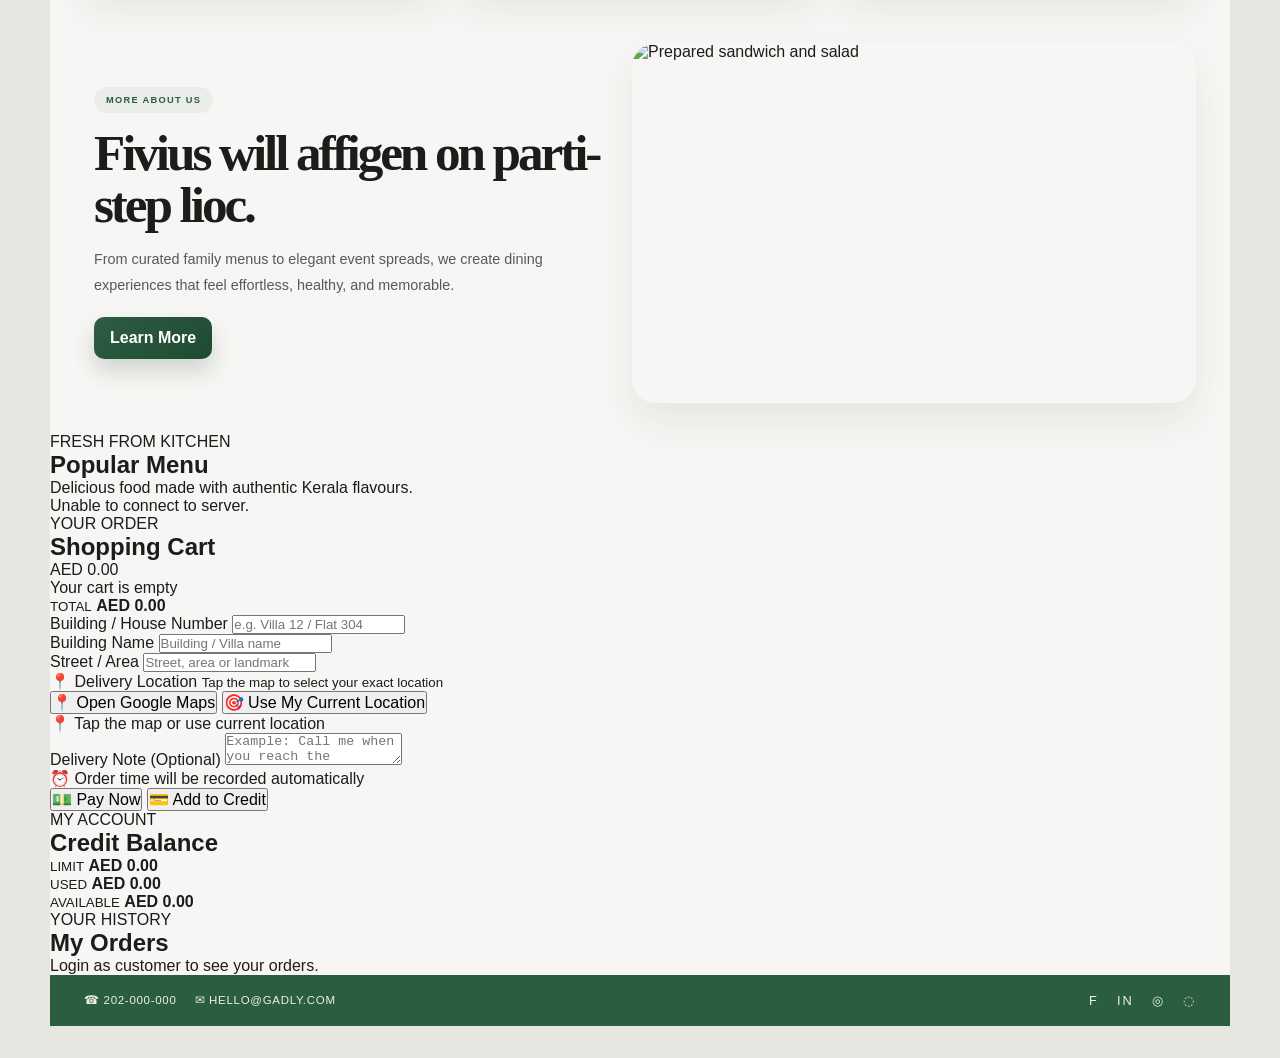
==== commit 58ae54fa: "Integrate the customer ordering flow with the updated premium catering landing-page design across th" ====
--- a/index.html
+++ b/index.html
@@ -18,18 +18,18 @@
         </div>
 
         <nav class="main-nav" aria-label="Main navigation">
-          <a href="#">Home</a>
-          <a href="#">Menus</a>
-          <a href="#">Services</a>
-          <a href="#">About</a>
-          <a href="#">Contact</a>
+          <a href="#home">Home</a>
+          <a href="#menu">Menus</a>
+          <a href="#services">Services</a>
+          <a href="#about">About</a>
+          <a href="#contact">Contact</a>
         </nav>
 
         <button class="header-button" type="button">Booking</button>
       </header>
 
       <main class="page-body">
-        <section class="hero-section">
+        <section class="hero-section" id="home">
           <div class="hero-copy">
             <p class="eyebrow">Home Chef Super</p>
             <h1>Best Catering <span>Website</span></h1>
@@ -40,7 +40,7 @@
             </p>
 
             <div class="cta-row">
-              <button class="primary-btn" type="button">Get a Quote</button>
+              <button class="primary-btn" type="button" onclick="scrollToMenu()">Get a Quote</button>
               <button class="secondary-btn" type="button">Explore More</button>
             </div>
           </div>
@@ -58,7 +58,68 @@
           </div>
         </section>
 
-        <section class="feature-section" aria-label="Features">
+        <section class="customer-section" aria-label="Customer login and registration">
+          <div class="customer-card">
+            <div class="customer-header">
+              <span class="section-mini">ORDERING AS</span>
+              <h2>Customer</h2>
+            </div>
+
+            <div class="customer-auth-box">
+              <div class="auth-tabs">
+                <button type="button" id="createAccountTab" class="auth-tab active" onclick="showCreateAccount()">
+                  Create Account
+                </button>
+                <button type="button" id="loginTab" class="auth-tab" onclick="showCustomerLogin()">
+                  Login
+                </button>
+              </div>
+
+              <div id="createAccountBox" class="auth-form">
+                <div class="auth-heading">Create your THALASSERY account</div>
+                <p class="auth-subheading">Create your account with phone verification.</p>
+
+                <input id="customerName" type="text" placeholder="Your full name" autocomplete="name" />
+                <input id="customerPhone" type="tel" placeholder="Phone number" autocomplete="tel" />
+                <input id="customerPassword" type="password" placeholder="Create password (6+ characters)" autocomplete="new-password" />
+                <input id="customerConfirmPassword" type="password" placeholder="Confirm password" autocomplete="new-password" />
+
+                <button class="green-btn auth-main-btn" type="button" onclick="requestCustomerOTP()">
+                  Get OTP
+                </button>
+              </div>
+
+              <div id="loginBox" class="auth-form" style="display:none;">
+                <div class="auth-heading">Welcome back</div>
+                <p class="auth-subheading">Login using your phone number or account name.</p>
+
+                <input id="loginIdentifier" type="text" placeholder="Phone number or name" autocomplete="username" />
+                <input id="loginPassword" type="password" placeholder="Password" autocomplete="current-password" />
+
+                <button class="green-btn auth-main-btn" type="button" onclick="loginCustomerWithPassword()">
+                  Login
+                </button>
+              </div>
+
+              <div id="otpBox" class="otp-box" style="display:none;">
+                <div class="otp-title">🔐 Verify your phone</div>
+                <p class="otp-subtitle">Enter the 6-digit OTP shown in the server terminal to verify your phone.</p>
+
+                <input id="customerOTP" type="text" inputmode="numeric" maxlength="6" placeholder="Enter 6-digit OTP" autocomplete="one-time-code" />
+
+                <button class="green-btn auth-main-btn" type="button" onclick="verifyCustomerOTP()">
+                  Verify & Create Account
+                </button>
+
+                <button class="otp-resend" type="button" onclick="resendCustomerOTP()">
+                  Resend OTP
+                </button>
+              </div>
+            </div>
+          </div>
+        </section>
+
+        <section class="feature-section" id="services" aria-label="Features">
           <div class="feature-card">
             <div class="feature-icon green">✦</div>
             <h3>While Due with</h3>
@@ -108,7 +169,7 @@
           </div>
         </section>
 
-        <section class="feedback-section">
+        <section class="feedback-section" id="about">
           <h2>Taly Feedback</h2>
 
           <div class="feedback-grid">
@@ -150,7 +211,7 @@
           </div>
         </section>
 
-        <section class="story-section">
+        <section class="story-section" id="menu">
           <div class="story-copy">
             <div class="mini-tag">More about us</div>
             <h2>Fivius will affigen on parti-step lioc.</h2>
@@ -158,7 +219,7 @@
               From curated family menus to elegant event spreads, we create dining
               experiences that feel effortless, healthy, and memorable.
             </p>
-            <button class="primary-btn small" type="button">Learn More</button>
+            <button class="primary-btn small" type="button" onclick="scrollToMenu()">Learn More</button>
           </div>
 
           <div class="story-visual">
@@ -168,9 +229,127 @@
             />
           </div>
         </section>
+
+        <section class="menu-section" id="menu-list">
+          <div class="section-heading">
+            <span>FRESH FROM KITCHEN</span>
+            <h2>Popular Menu</h2>
+            <p>Delicious food made with authentic Kerala flavours.</p>
+          </div>
+
+          <div id="menuGrid" class="menu-grid">
+            <div class="loading">Loading menu...</div>
+          </div>
+        </section>
+
+        <section class="cart-section" id="cart">
+          <div class="cart-card">
+            <div class="cart-header">
+              <div>
+                <span>YOUR ORDER</span>
+                <h2>Shopping Cart</h2>
+              </div>
+              <div class="cart-total-top" id="cartTotal">AED 0.00</div>
+            </div>
+
+            <div id="cartItems" class="cart-items">
+              <div class="empty-cart">Your cart is empty</div>
+            </div>
+
+            <div class="cart-bottom">
+              <div>
+                <small>TOTAL</small>
+                <strong id="cartTotalBottom">AED 0.00</strong>
+              </div>
+
+              <div class="delivery-box">
+                <div class="delivery-user-info">
+                  <div class="delivery-field">
+                    <label>Building / House Number</label>
+                    <input id="buildingNumber" type="text" placeholder="e.g. Villa 12 / Flat 304" />
+                  </div>
+
+                  <div class="delivery-field">
+                    <label>Building Name</label>
+                    <input id="buildingName" type="text" placeholder="Building / Villa name" />
+                  </div>
+                </div>
+
+                <div class="delivery-field">
+                  <label>Street / Area</label>
+                  <input id="streetArea" type="text" placeholder="Street, area or landmark" />
+                </div>
+
+                <div class="delivery-map-box">
+                  <div class="delivery-map-title">
+                    <span>📍 Delivery Location</span>
+                    <small>Tap the map to select your exact location</small>
+                  </div>
+                  <div id="deliveryMap" class="delivery-map"></div>
+
+                  <div class="map-actions">
+                    <button type="button" class="map-location-btn" onclick="openGoogleMapLocation()">📍 Open Google Maps</button>
+                    <button type="button" class="current-location-btn" onclick="useCurrentLocation()">🎯 Use My Current Location</button>
+                  </div>
+
+                  <div id="selectedLocation" class="selected-location">📍 Tap the map or use current location</div>
+                  <input id="mapLatitude" type="hidden" />
+                  <input id="mapLongitude" type="hidden" />
+                </div>
+
+                <div class="delivery-field">
+                  <label>Delivery Note <span>(Optional)</span></label>
+                  <textarea id="deliveryNote" rows="2" placeholder="Example: Call me when you reach the building"></textarea>
+                </div>
+
+                <input id="deliveryAddress" type="hidden" />
+                <div class="order-time-note">⏰ Order time will be recorded automatically</div>
+
+                <div class="payment-buttons">
+                  <button class="pay-btn" onclick="placeOrder('pay')">💵 Pay Now</button>
+                  <button class="credit-btn" onclick="placeOrder('credit')">💳 Add to Credit</button>
+                </div>
+              </div>
+            </div>
+          </div>
+        </section>
+
+        <section class="credit-section">
+          <div class="credit-card">
+            <div>
+              <span>MY ACCOUNT</span>
+              <h2>Credit Balance</h2>
+            </div>
+
+            <div class="credit-details">
+              <div>
+                <small>LIMIT</small>
+                <strong id="creditLimit">AED 0.00</strong>
+              </div>
+              <div>
+                <small>USED</small>
+                <strong id="creditUsed">AED 0.00</strong>
+              </div>
+              <div class="available">
+                <small>AVAILABLE</small>
+                <strong id="creditAvailable">AED 0.00</strong>
+              </div>
+            </div>
+          </div>
+        </section>
+
+        <section class="orders-section" id="orders">
+          <div class="section-heading">
+            <span>YOUR HISTORY</span>
+            <h2>My Orders</h2>
+          </div>
+          <div id="ordersList">
+            <div class="empty-orders">Login as customer to see your orders.</div>
+          </div>
+        </section>
       </main>
 
-      <footer class="site-footer">
+      <footer class="site-footer" id="contact">
         <div class="footer-inner">
           <div class="footer-links">
             <span>☎ 202-000-000</span>
--- a/style.css
+++ b/style.css
@@ -5,14 +5,17 @@
 }
 
 :root {
-  --green: #176b3a;
-  --dark-green: #0b4324;
-  --light-green: #e9f2eb;
-  --cream: #f8f6ef;
-  --gold: #c9973e;
-  --text: #173321;
-  --muted: #777;
+  --bg: #e8e6e0;
+  --panel: #f6f4f1;
   --white: #ffffff;
+  --green-1: #dfeae2;
+  --green-2: #bfd8c8;
+  --green-3: #6d9b7d;
+  --green-4: #2d5d42;
+  --green-5: #1f4a32;
+  --text: #1d1c1a;
+  --muted: #6d6d69;
+  --shadow: 0 18px 36px rgba(30, 48, 35, 0.08);
 }
 
 html {
@@ -20,3167 +23,483 @@
 }
 
 body {
-  font-family: Arial, Helvetica, sans-serif;
-  background: #fff;
+  margin: 0;
+  font-family: "Inter", sans-serif;
+  background: var(--bg);
   color: var(--text);
 }
 
-
-/* =========================
-   NAVBAR
-========================= */
-
-.navbar {
-  height: 74px;
+button,
+a {
+  font: inherit;
+}
+
+img {
+  display: block;
+  max-width: 100%;
+}
+
+.reference-shell {
+  width: min(1180px, calc(100% - 36px));
+  margin: 28px auto 32px;
+  background: rgba(255, 255, 255, 0.15);
+  border-radius: 0;
+  overflow: hidden;
+}
+
+.page-header {
   display: flex;
   align-items: center;
   justify-content: space-between;
-  padding: 0 6%;
-  background: rgba(255,255,255,.96);
-  position: sticky;
-  top: 0;
-  z-index: 100;
-  border-bottom: 1px solid #eee;
-}
-
-.logo {
-  color: var(--green);
-  font-size: 23px;
+  gap: 20px;
+  padding: 18px 34px 14px;
+  background: rgba(255,255,255,0.6);
+  backdrop-filter: blur(4px);
+}
+
+.brand {
+  display: inline-flex;
+  align-items: center;
+  gap: 10px;
+  font-weight: 800;
+  color: var(--text);
+}
+
+.brand-mark {
+  width: 26px;
+  height: 26px;
+  border-radius: 50%;
+  background: linear-gradient(135deg, var(--green-4), var(--green-5));
+  color: white;
+  display: grid;
+  place-items: center;
+  font-size: 14px;
   font-weight: 900;
-  letter-spacing: 2px;
-}
-
-.logo span {
+}
+
+.brand span {
+  font-size: 1.05rem;
+  letter-spacing: -0.04em;
+}
+
+.main-nav {
+  display: flex;
+  align-items: center;
+  gap: 28px;
+  font-size: 0.77rem;
+  color: var(--muted);
+  text-transform: uppercase;
+  letter-spacing: 0.08em;
+}
+
+.main-nav a {
+  text-decoration: none;
+  color: rgba(29,28,26,0.72);
+}
+
+.header-button {
+  border: none;
+  border-radius: 999px;
+  background: #2d5d42;
+  color: white;
+  padding: 10px 18px;
+  font-size: 0.7rem;
+  letter-spacing: 0.08em;
+  text-transform: uppercase;
+  cursor: pointer;
+}
+
+.page-body {
+  background: rgba(255,255,255,0.6);
+}
+
+.hero-section {
+  display: grid;
+  grid-template-columns: 1.05fr 1.1fr;
+  align-items: center;
+  gap: 32px;
+  padding: 28px 34px 10px;
+  background: rgba(255,255,255,0.18);
+}
+
+.hero-copy {
+  padding-left: 8px;
+}
+
+.eyebrow {
+  text-transform: uppercase;
+  letter-spacing: 0.12em;
+  font-size: 0.66rem;
+  color: #8d9d8d;
+  margin-bottom: 16px;
+  font-weight: 700;
+}
+
+.hero-copy h1 {
+  font-family: "Playfair Display", serif;
+  font-size: clamp(3.1rem, 6vw, 6rem);
+  line-height: 0.92;
+  font-weight: 700;
+  letter-spacing: -0.06em;
+  margin-bottom: 18px;
+  color: #1c1b1a;
+}
+
+.hero-copy h1 span {
   display: block;
-  font-size: 8px;
-  letter-spacing: 4px;
-  color: var(--gold);
+}
+
+.lead {
+  max-width: 520px;
+  color: rgba(29,28,26,0.7);
+  font-size: 0.92rem;
+  line-height: 1.7;
+  margin-bottom: 24px;
+}
+
+.cta-row {
+  display: flex;
+  align-items: center;
+  gap: 14px;
+  flex-wrap: wrap;
+}
+
+.primary-btn,
+.secondary-btn {
+  border: none;
+  border-radius: 10px;
+  padding: 13px 20px;
+  font-weight: 700;
+  cursor: pointer;
+}
+
+.primary-btn {
+  background: linear-gradient(135deg, var(--green-4), var(--green-5));
+  color: white;
+  box-shadow: 0 12px 22px rgba(28, 69, 45, 0.18);
+}
+
+.secondary-btn {
+  background: rgba(84, 104, 91, 0.12);
+  color: var(--green-5);
+}
+
+.hero-visual {
+  position: relative;
+  min-height: 430px;
+  display: flex;
+  align-items: center;
+  justify-content: center;
+}
+
+.orb {
+  position: absolute;
+  border-radius: 50%;
+  filter: blur(3px);
+}
+
+.orb-one {
+  width: 240px;
+  height: 240px;
+  background: rgba(186, 212, 192, 0.45);
+  left: 42px;
+  top: 100px;
+}
+
+.orb-two {
+  width: 160px;
+  height: 160px;
+  background: rgba(228, 241, 229, 0.8);
+  right: 56px;
+  bottom: 42px;
+}
+
+.plate-wrap {
+  position: relative;
+  width: min(560px, 92%);
+  aspect-ratio: 1.12;
+  display: grid;
+  place-items: center;
+}
+
+.plate-shadow {
+  position: absolute;
+  inset: auto 16% 0 16%;
+  height: 18%;
+  border-radius: 50%;
+  background: rgba(207, 193, 171, 0.28);
+  filter: blur(18px);
+}
+
+.plate-wrap img {
+  position: relative;
+  width: 100%;
+  height: 100%;
+  object-fit: cover;
+  border-radius: 50%;
+  border: 12px solid rgba(255,255,255,0.4);
+  box-shadow: 0 24px 36px rgba(60, 58, 39, 0.12);
+}
+
+.feature-section {
+  display: grid;
+  grid-template-columns: repeat(4, minmax(180px, 1fr));
+  gap: 18px 18px;
+  padding: 32px 34px 18px;
+}
+
+.feature-card {
+  background: rgba(255,255,255,0.25);
+  border: 1px solid rgba(75, 102, 82, 0.12);
+  border-radius: 18px;
+  padding: 18px 16px 14px;
+  box-shadow: 0 10px 18px rgba(22, 40, 31, 0.04);
+  min-height: 170px;
+}
+
+.feature-icon {
+  width: 46px;
+  height: 46px;
+  border-radius: 50%;
+  display: grid;
+  place-items: center;
+  font-size: 1.2rem;
+  background: rgba(109, 155, 125, 0.12);
+  color: var(--green-4);
+  margin-bottom: 14px;
+}
+
+.feature-card h3 {
+  font-size: 1.05rem;
+  margin-bottom: 8px;
+  font-weight: 700;
+}
+
+.feature-card p {
+  font-size: 0.72rem;
+  line-height: 1.7;
+  color: var(--muted);
+}
+
+.feedback-section {
+  padding: 28px 34px 18px;
+}
+
+.feedback-section h2 {
   text-align: center;
-}
-
-.navbar nav {
-  display: flex;
-  gap: 30px;
-}
-
-.navbar nav a {
-  text-decoration: none;
-  color: #333;
-  font-size: 14px;
-  font-weight: 600;
-}
-
-.navbar nav a:hover {
-  color: var(--green);
-}
-
-.cart-top {
-  border: none;
-  background: var(--green);
-  color: white;
-  padding: 11px 18px;
-  border-radius: 25px;
-  font-weight: bold;
-  cursor: pointer;
-}
-
-.cart-top span {
-  background: white;
-  color: var(--green);
-  border-radius: 50%;
-  padding: 2px 6px;
-  margin-left: 4px;
-}
-
-
-/* =========================
-   HERO
-========================= */
-
-.hero {
-  min-height: 570px;
-
-  background:
-    radial-gradient(circle at 15% 30%, #eef5ed 0, transparent 28%),
-    radial-gradient(circle at 85% 60%, #edf5ed 0, transparent 30%),
-    #fff;
-
-  display: flex;
-  align-items: center;
-  justify-content: space-between;
-
-  padding: 55px 7%;
-  overflow: hidden;
-
-  position: relative;
-}
-
-
-/* TEXT SIDE */
-
-.hero-content {
-  width: 48%;
-  position: relative;
-  z-index: 10;
-  flex-shrink: 0;
-}
-
-
-/* IMAGE SIDE */
-
-.hero-food {
-  width: 47%;
-  min-width: 0;
-
-  position: relative;
-  z-index: 2;
-
-  display: flex;
-  justify-content: center;
-  align-items: center;
-
-  overflow: visible;
-}
-
-
-/* GREEN BACK CIRCLE */
-
-.hero-food .food-circle {
-  position: absolute;
-
-  width: 430px;
-  height: 430px;
-
-  background: #edf4eb;
-
-  border-radius: 50%;
-
-  z-index: 0;
-}
-
-
-/* HERO IMAGE */
-
-.hero-food img {
-  display: block;
-
-  width: min(500px, 100%);
-  height: 420px;
-
-  object-fit: cover;
-
-  /* SAME CURVE */
-  border-radius: 45% 45% 45% 45%;
-
-  position: relative;
-  z-index: 2;
-
-  mix-blend-mode: multiply;
-
-  /* prevents image from entering text area */
-  max-width: 100%;
-}
-
-
-/* HERO TEXT */
-
-.small-title {
-  color: var(--gold);
-  font-size: 12px;
-  letter-spacing: 4px;
-  font-weight: bold;
-  margin-bottom: 18px;
-}
-
-.hero h1 {
-  font-family: Georgia, serif;
-  font-size: clamp(55px, 7vw, 90px);
-  line-height: .9;
-  color: #172719;
-  position: relative;
-  z-index: 11;
-}
-
-.hero h1 span {
-  color: var(--green);
-  font-style: italic;
-}
-
-.hero p {
-  margin-top: 25px;
-  color: #666;
-  max-width: 420px;
-  line-height: 1.7;
-
-  position: relative;
-  z-index: 11;
-}
-
-.main-btn {
-  margin-top: 28px;
-  background: var(--green);
-  color: white;
-  border: none;
-  padding: 15px 28px;
-  border-radius: 30px;
-  font-weight: bold;
-  cursor: pointer;
-  box-shadow: 0 8px 20px rgba(23,107,58,.2);
-
-  position: relative;
-  z-index: 11;
-}
-
-.main-btn:hover {
-  background: var(--dark-green);
-}
-
-
-/* =========================
-   CUSTOMER
-========================= */
-
-.customer-section {
-  padding: 20px 8%;
-}
-
-.customer-card {
-  max-width: 1100px;
-  margin: auto;
-  background: var(--light-green);
-  padding: 22px 28px;
-  border-radius: 20px;
-
-  display: flex;
-  justify-content: space-between;
-  align-items: center;
-
-  gap: 20px;
-}
-
-.section-mini,
-.customer-card span {
-  color: var(--gold);
-  font-size: 10px;
-  letter-spacing: 2px;
-  font-weight: bold;
-}
-
-.customer-card h2 {
-  margin-top: 5px;
-}
-
-.customer-inputs {
-  display: flex;
-  gap: 10px;
-  flex-wrap: wrap;
-}
-
-.customer-inputs input {
-  width: 170px;
-  padding: 12px;
-  border: 1px solid #cbd8ce;
-  border-radius: 9px;
-  outline: none;
-}
-
-.green-btn {
-  border: none;
-  background: var(--green);
-  color: white;
-  padding: 12px 20px;
-  border-radius: 9px;
-  font-weight: bold;
-  cursor: pointer;
-}
-
-
-/* =========================
-   SECTIONS
-========================= */
-
-section {
-  scroll-margin-top: 90px;
-}
-
-.section-heading {
-  text-align: center;
-  margin-bottom: 35px;
-}
-
-.section-heading span {
-  color: var(--gold);
-  font-size: 11px;
-  letter-spacing: 3px;
-  font-weight: bold;
-}
-
-.section-heading h2 {
-  font-family: Georgia, serif;
-  font-size: 40px;
-  margin-top: 7px;
-  color: #173321;
-}
-
-.section-heading p {
-  color: #777;
-  margin-top: 10px;
-}
-
-
-/* =========================
-   CATEGORIES
-========================= */
-
-.categories-section {
-  padding: 65px 7%;
-  background: #fff;
-}
-
-.category-row {
-  max-width: 1000px;
-  margin: auto;
-
-  display: flex;
-  justify-content: center;
-  gap: 35px;
-  flex-wrap: wrap;
-}
-
-.category {
-  text-align: center;
-  width: 120px;
-}
-
-.category-icon {
-  width: 85px;
-  height: 85px;
-  margin: auto;
-
-  border-radius: 50%;
-  background: var(--light-green);
-
-  display: flex;
-  justify-content: center;
-  align-items: center;
-
-  font-size: 38px;
-
-  border: 4px solid white;
-  box-shadow: 0 5px 20px rgba(0,0,0,.08);
-}
-
-.category h3 {
-  margin-top: 10px;
-  font-size: 14px;
-}
-
-.category p {
-  margin-top: 4px;
-  color: #999;
-  font-size: 11px;
-}
-
-
-/* =========================
-   MENU
-========================= */
-
-.menu-section {
-  background: var(--cream);
-  padding: 75px 7%;
-}
-
-.menu-grid {
-  max-width: 1100px;
-  margin: auto;
-
-  display: grid;
-  grid-template-columns:
-    repeat(auto-fit, minmax(240px, 1fr));
-
-  gap: 25px;
-}
-
-.menu-card {
-  background: #fff;
+  font-family: "Playfair Display", serif;
+  font-size: clamp(2rem, 3vw, 3.2rem);
+  font-weight: 700;
+  letter-spacing: -0.05em;
+  margin-bottom: 26px;
+}
+
+.feedback-grid {
+  display: grid;
+  grid-template-columns: repeat(3, minmax(220px, 1fr));
+  gap: 22px;
+}
+
+.feedback-card {
+  background: rgba(255,255,255,0.35);
   border-radius: 18px;
   overflow: hidden;
-
-  box-shadow: 0 8px 25px rgba(0,0,0,.07);
-
-  transition: .25s;
-  border: 1px solid #eee;
-}
-
-.menu-card:hover {
-  transform: translateY(-6px);
-  box-shadow: 0 15px 30px rgba(0,0,0,.1);
-}
-
-.menu-image {
-  height: 170px;
-  background: var(--light-green);
-
+  border: 1px solid rgba(75, 102, 82, 0.1);
+  box-shadow: var(--shadow);
+}
+
+.feedback-card img {
+  width: 100%;
+  height: 230px;
+  object-fit: cover;
+}
+
+.feedback-card h3 {
+  padding: 18px 18px 10px;
+  font-size: 1.05rem;
+  line-height: 1.35;
+}
+
+.feedback-card p {
+  padding: 0 18px;
+  color: var(--muted);
+  font-size: 0.78rem;
+  line-height: 1.7;
+}
+
+.review-footer {
+  padding: 14px 18px 18px;
+}
+
+.stars {
+  color: #f0c056;
+  letter-spacing: 0.06em;
+  font-size: 0.8rem;
+}
+
+.story-section {
+  display: grid;
+  grid-template-columns: 1fr 1.08fr;
+  gap: 26px;
+  align-items: center;
+  padding: 34px 34px 30px;
+}
+
+.story-copy {
+  padding-left: 10px;
+}
+
+.mini-tag {
+  display: inline-block;
+  color: var(--green-4);
+  background: rgba(148, 176, 154, 0.14);
+  padding: 8px 12px;
+  border-radius: 999px;
+  font-size: 0.58rem;
+  letter-spacing: 0.14em;
+  text-transform: uppercase;
+  font-weight: 700;
+  margin-bottom: 14px;
+}
+
+.story-copy h2 {
+  font-family: "Playfair Display", serif;
+  font-size: clamp(2.4rem, 4vw, 4rem);
+  line-height: 1.02;
+  letter-spacing: -0.06em;
+  margin-bottom: 16px;
+  color: #1d1c1a;
+}
+
+.story-copy p {
+  max-width: 480px;
+  color: rgba(29,28,26,0.72);
+  line-height: 1.8;
+  font-size: 0.9rem;
+  margin-bottom: 18px;
+}
+
+.small {
+  padding: 12px 16px;
+}
+
+.story-visual img {
+  width: 100%;
+  height: 360px;
+  object-fit: cover;
+  border-radius: 24px;
+  box-shadow: 0 18px 36px rgba(30, 48, 35, 0.08);
+}
+
+.site-footer {
+  background: #2b5d3f;
+  color: rgba(255,255,255,0.9);
+  padding: 18px 34px;
+}
+
+.footer-inner {
   display: flex;
-  justify-content: center;
-  align-items: center;
-
-  font-size: 75px;
-}
-
-.menu-info {
-  padding: 20px;
-}
-
-.menu-info h3 {
-  color: var(--green);
-  font-size: 19px;
-}
-
-.menu-info p {
-  color: #888;
-  font-size: 12px;
-  margin-top: 7px;
-}
-
-.menu-price {
-  font-size: 20px;
-  font-weight: bold;
-  margin: 15px 0;
-}
-
-.menu-add {
-  width: 100%;
-  border: none;
-  background: var(--green);
-  color: white;
-  padding: 12px;
-  border-radius: 9px;
-  cursor: pointer;
-  font-weight: bold;
-}
-
-.menu-add:hover {
-  background: var(--dark-green);
-}
-
-.sold-out {
-  color: #b3261e;
-  font-weight: bold;
-}
-
-
-/* =========================
-   CART
-========================= */
-
-.cart-section {
-  padding: 70px 7%;
-  background: white;
-}
-
-.cart-card {
-  max-width: 1000px;
-  margin: auto;
-
-  background: var(--light-green);
-
-  border-radius: 25px;
-  padding: 30px;
-}
-
-.cart-header {
+  align-items: center;
+  justify-content: space-between;
+  gap: 14px;
+  font-size: 0.72rem;
+  letter-spacing: 0.06em;
+  text-transform: uppercase;
+}
+
+.footer-links,
+.footer-socials {
   display: flex;
-  justify-content: space-between;
-  align-items: center;
-}
-
-.cart-header span,
-.credit-card span {
-  color: var(--gold);
-  font-size: 10px;
-  letter-spacing: 2px;
-  font-weight: bold;
-}
-
-.cart-header h2 {
-  margin-top: 6px;
-}
-
-.cart-total-top {
-  color: var(--green);
-  font-size: 24px;
-  font-weight: bold;
-}
-
-.cart-items {
-  margin-top: 20px;
-}
-
-.cart-item {
-  background: white;
-  padding: 15px;
-  border-radius: 12px;
-  margin-bottom: 10px;
-
-  display: flex;
-  align-items: center;
-  justify-content: space-between;
-
-  gap: 15px;
-}
-
-.qty {
-  display: flex;
-  align-items: center;
-  gap: 8px;
-}
-
-.qty button {
-  border: none;
-  background: var(--light-green);
-  color: var(--green);
-
-  width: 30px;
-  height: 30px;
-
-  border-radius: 50%;
-
-  font-weight: bold;
-  cursor: pointer;
-}
-
-.remove-btn {
-  border: none;
-  background: transparent;
-  color: #b3261e;
-  cursor: pointer;
-}
-
-.cart-bottom {
-  border-top: 1px solid #cbd8ce;
-
-  margin-top: 20px;
-  padding-top: 20px;
-
-  display: flex;
-  justify-content: space-between;
-  align-items: center;
-}
-
-.cart-bottom small {
-  display: block;
-  color: #888;
-}
-
-.cart-bottom strong {
-  display: block;
-  color: var(--green);
-  font-size: 25px;
-  margin-top: 5px;
-}
-
-.payment-buttons {
-  display: flex;
-  gap: 10px;
-}
-
-.pay-btn,
-.credit-btn {
-  border: none;
-  padding: 13px 20px;
-  border-radius: 10px;
-  font-weight: bold;
-  cursor: pointer;
-}
-
-.pay-btn {
-  background: var(--green);
-  color: white;
-}
-
-.credit-btn {
-  background: var(--gold);
-  color: white;
-}
-
-
-/* =========================
-   CREDIT
-========================= */
-
-.credit-section {
-  padding: 30px 7% 70px;
-}
-
-.credit-card {
-  max-width: 1000px;
-  margin: auto;
-
-  background: var(--dark-green);
-  color: white;
-
-  border-radius: 25px;
-  padding: 30px;
-
-  display: flex;
-  justify-content: space-between;
-  align-items: center;
-}
-
-.credit-card h2 {
-  margin-top: 6px;
-}
-
-.credit-details {
-  display: flex;
-  gap: 45px;
-}
-
-.credit-details small {
-  display: block;
-  opacity: .65;
-  font-size: 10px;
-}
-
-.credit-details strong {
-  display: block;
-  margin-top: 6px;
-  font-size: 20px;
-}
-
-.credit-details .available strong {
-  color: #b8e7c5;
-}
-
-
-/* =========================
-   ORDERS
-========================= */
-
-.orders-section {
-  padding: 70px 7%;
-  background: var(--cream);
-}
-
-.order-card {
-  max-width: 1000px;
-  margin: 10px auto;
-
-  background: white;
-
-  padding: 18px 20px;
-
-  border-radius: 12px;
-  border-left: 5px solid var(--green);
-
-  box-shadow: 0 3px 12px rgba(0,0,0,.05);
-}
-
-.order-status {
-  color: var(--green);
-  font-weight: bold;
-}
-
-.empty-cart,
-.empty-orders,
-.loading {
-  text-align: center;
-  padding: 30px;
-  color: #888;
-}
-
-
-/* =========================
-   FOOTER
-========================= */
-
-footer {
-  background: var(--dark-green);
-  color: white;
-
-  text-align: center;
-
-  padding: 45px 20px;
-}
-
-.footer-logo {
-  font-size: 25px;
-  letter-spacing: 4px;
-  font-weight: bold;
-}
-
-footer p {
-  margin-top: 8px;
-  opacity: .7;
-}
-
-.footer-line {
-  height: 1px;
-  background: rgba(255,255,255,.15);
-
-  max-width: 400px;
-  margin: 25px auto;
-}
-
-footer small {
-  opacity: .5;
-}
-
-
-/* =========================
-   MESSAGE
-========================= */
+  align-items: center;
+  gap: 18px;
+}
+
+.footer-socials {
+  font-size: 0.8rem;
+  letter-spacing: 0.16em;
+}
 
 #message {
   position: fixed;
-
-  bottom: 25px;
   left: 50%;
-
+  bottom: 24px;
   transform: translateX(-50%);
-
-  background: var(--dark-green);
+  background: rgba(26, 38, 30, 0.93);
   color: white;
-
-  padding: 14px 22px;
-
-  border-radius: 30px;
-
+  padding: 12px 18px;
+  border-radius: 999px;
   display: none;
-
-  z-index: 999;
-
-  box-shadow: 0 8px 25px rgba(0,0,0,.2);
-}
-
-
-/* =========================
-   MOBILE
-========================= */
-
-@media(max-width:800px) {
-
-  .navbar {
-    padding: 0 20px;
-  }
-
-  .navbar nav {
+  z-index: 50;
+  font-size: 0.82rem;
+}
+
+@media (max-width: 980px) {
+  .page-header {
+    padding: 16px 20px;
+  }
+
+  .main-nav {
     display: none;
   }
 
-  .hero {
-    min-height: auto;
-
+  .hero-section,
+  .story-section {
+    grid-template-columns: 1fr;
+    padding-left: 20px;
+    padding-right: 20px;
+  }
+
+  .feature-section {
+    grid-template-columns: repeat(2, minmax(170px, 1fr));
+    padding-left: 20px;
+    padding-right: 20px;
+  }
+
+  .feedback-grid {
+    grid-template-columns: 1fr;
+  }
+
+  .story-copy {
+    padding-left: 0;
+  }
+}
+
+@media (max-width: 640px) {
+  .reference-shell {
+    width: min(100%, calc(100% - 18px));
+    margin: 16px auto 18px;
+  }
+
+  .page-header {
+    padding: 14px 16px;
+  }
+
+  .brand span {
+    font-size: 0.9rem;
+  }
+
+  .header-button {
+    padding: 9px 13px;
+    font-size: 0.62rem;
+  }
+
+  .hero-copy h1 {
+    font-size: 2.8rem;
+  }
+
+  .feature-section {
+    grid-template-columns: 1fr;
+  }
+
+  .feedback-section,
+  .story-section,
+  .site-footer {
+    padding-left: 18px;
+    padding-right: 18px;
+  }
+
+  .footer-inner {
     flex-direction: column;
-
-    text-align: center;
-
-    padding: 55px 20px;
-
-    overflow: hidden;
-  }
-
-  .hero-content {
-    width: 100%;
-
-    position: relative;
-    z-index: 20;
-  }
-
-  .hero-food {
-    width: 100%;
-
-    margin-top: 40px;
-
-    position: relative;
-    z-index: 2;
-  }
-
-  .hero-food img {
-    width: 90%;
-    max-width: 500px;
-    height: 300px;
-
-    object-fit: cover;
-
-    border-radius: 45% 45% 45% 45%;
-  }
-
-  .hero-food .food-circle {
-    width: 300px;
-    height: 300px;
-  }
-
-  .customer-card {
-    flex-direction: column;
-    align-items: stretch;
-  }
-
-  .customer-inputs {
-    flex-direction: column;
-  }
-
-  .customer-inputs input {
-    width: 100%;
-  }
-
-  .category-row {
-    gap: 20px;
-  }
-
-  .cart-bottom {
-    flex-direction: column;
-    align-items: stretch;
-    gap: 20px;
-  }
-
-  .payment-buttons {
-    flex-direction: column;
-  }
-
-  .credit-card {
-    flex-direction: column;
-    align-items: stretch;
-    gap: 25px;
-  }
-
-  .credit-details {
-    justify-content: space-between;
-    gap: 10px;
-  }
-
-  .cart-item {
-    flex-wrap: wrap;
-  }
-}
-
-
-/* =========================
-   EXTRA HERO PROTECTION
-========================= */
-
-/* Never allow hero image to cover hero text */
-
-.hero-content,
-.hero-content * {
-  isolation: isolate;
-}
-
-.hero-food {
-  isolation: isolate;
-}
-
-/* Keeps image strictly inside its own side */
-.hero-food img {
-  pointer-events: none;
-}
-
-
-/* =========================
-   SMALL LAPTOP FIX
-========================= */
-
-@media (min-width: 801px) and (max-width: 1100px) {
-
-  .hero {
-    padding-left: 5%;
-    padding-right: 5%;
-  }
-
-  .hero-content {
-    width: 50%;
-  }
-
-  .hero-food {
-    width: 45%;
-  }
-
-  .hero-food img {
-    width: 100%;
-    height: 380px;
-  }
-
-  .hero-food .food-circle {
-    width: 350px;
-    height: 350px;
-  }
-}
-/* =========================================================
-   THALASSERY FINAL UI
-   GLASS NAVBAR + MOBILE 3-LINE MENU
-========================================================= */
-
-.navbar {
-  position: sticky;
-  top: 0;
-  z-index: 1000;
-  min-height: 72px;
-  padding: 0 6%;
-  display: flex;
-  align-items: center;
-  justify-content: space-between;
-
-  background: rgba(255,255,255,.82);
-  backdrop-filter: blur(18px);
-  -webkit-backdrop-filter: blur(18px);
-
-  border-bottom: 1px solid rgba(23,107,58,.12);
-  box-shadow: 0 8px 30px rgba(11,67,36,.07);
-}
-
-.navbar nav {
-  display: flex;
-  align-items: center;
-  gap: 26px;
-}
-
-.navbar nav a {
-  color: #173321;
-  text-decoration: none;
-  font-size: 14px;
-  font-weight: 700;
-  transition: .2s ease;
-}
-
-.navbar nav a:hover {
-  color: var(--green);
-}
-
-.cart-top {
-  border: 0;
-  background: var(--green);
-  color: white;
-  padding: 11px 17px;
-  border-radius: 12px;
-  font-weight: 800;
-  cursor: pointer;
-  box-shadow: 0 7px 18px rgba(23,107,58,.2);
-}
-
-.cart-top:hover {
-  background: var(--dark-green);
-  transform: translateY(-1px);
-}
-
-/* 3 LINE BUTTON */
-
-.nav-more-btn {
-  display: none;
-  width: 44px;
-  height: 44px;
-  border: 1px solid rgba(23,107,58,.15);
-  border-radius: 13px;
-
-  background: rgba(255,255,255,.75);
-  backdrop-filter: blur(14px);
-  -webkit-backdrop-filter: blur(14px);
-
-  color: var(--green);
-  font-size: 23px;
-  cursor: pointer;
-}
-
-/* GLASS MOBILE MENU */
-
-.nav-more-menu {
-  display: none;
-  position: absolute;
-  top: 64px;
-  right: 18px;
-  width: 205px;
-  padding: 9px;
-
-  background: rgba(255,255,255,.92);
-  backdrop-filter: blur(20px);
-  -webkit-backdrop-filter: blur(20px);
-
-  border: 1px solid rgba(23,107,58,.13);
-  border-radius: 17px;
-
-  box-shadow:
-    0 18px 45px rgba(0,0,0,.14),
-    0 3px 12px rgba(23,107,58,.08);
-
-  z-index: 2000;
-}
-
-.nav-more-menu.active {
-  display: block;
-  animation: navGlassOpen .18s ease;
-}
-
-.nav-more-menu a {
-  display: block;
-  padding: 13px 14px;
-  border-radius: 11px;
-
-  color: #173321;
-  text-decoration: none;
-  font-size: 14px;
-  font-weight: 700;
-}
-
-.nav-more-menu a:hover {
-  background: var(--light-green);
-  color: var(--green);
-}
-
-@keyframes navGlassOpen {
-  from {
-    opacity: 0;
-    transform: translateY(-7px) scale(.98);
-  }
-
-  to {
-    opacity: 1;
-    transform: translateY(0) scale(1);
-  }
-}
-
-
-/* =========================================================
-   DELIVERY DETAILS
-========================================================= */
-
-.delivery-user-info {
-  display: grid;
-  grid-template-columns: 1fr 1fr;
-  gap: 12px;
-}
-
-.delivery-field {
-  margin: 12px 0;
-}
-
-.delivery-field label {
-  display: block;
-  margin-bottom: 7px;
-  color: #173321;
-  font-size: 13px;
-  font-weight: 800;
-}
-
-.delivery-field label span {
-  color: #888;
-  font-weight: 500;
-}
-
-.delivery-field input,
-.delivery-field textarea {
-  width: 100%;
-  box-sizing: border-box;
-  padding: 12px 13px;
-
-  border: 1px solid #d6e2d9;
-  border-radius: 11px;
-  outline: none;
-
-  background: white;
-  color: #173321;
-  font-family: inherit;
-}
-
-.delivery-field input:focus,
-.delivery-field textarea:focus {
-  border-color: var(--green);
-  box-shadow: 0 0 0 3px rgba(23,107,58,.08);
-}
-
-
-/* =========================================================
-   DELIVERY MAP
-========================================================= */
-
-.delivery-map-box {
-  margin: 16px 0;
-  padding: 15px;
-
-  border: 1px solid rgba(23,107,58,.14);
-  border-radius: 16px;
-
-  background: rgba(248,251,248,.9);
-
-  box-shadow: 0 8px 25px rgba(11,67,36,.05);
-}
-
-.delivery-map-title {
-  margin-bottom: 12px;
-}
-
-.delivery-map-title span {
-  display: block;
-  color: #0b4324;
-  font-size: 15px;
-  font-weight: 800;
-}
-
-.delivery-map-title small {
-  display: block;
-  margin-top: 4px;
-  color: #718176;
-  font-size: 12px;
-}
-
-.delivery-map {
-  width: 100%;
-  height: 280px;
-
-  overflow: hidden;
-
-  border: 1px solid #d7e4da;
-  border-radius: 13px;
-
-  background: #e9f2eb;
-}
-
-.map-actions {
-  display: flex;
-  gap: 9px;
-  margin-top: 10px;
-  flex-wrap: wrap;
-}
-
-.map-location-btn,
-.current-location-btn {
-  border: 0;
-  border-radius: 10px;
-  padding: 10px 13px;
-
-  font-family: inherit;
-  font-size: 12px;
-  font-weight: 800;
-
-  cursor: pointer;
-}
-
-.map-location-btn {
-  background: var(--green);
-  color: white;
-}
-
-.map-location-btn:hover {
-  background: var(--dark-green);
-}
-
-.current-location-btn {
-  background: var(--light-green);
-  color: var(--green);
-}
-
-.current-location-btn:hover {
-  background: #dcebdd;
-}
-
-.selected-location {
-  margin-top: 10px;
-  padding: 9px 11px;
-
-  border: 1px solid #e0ebe3;
-  border-radius: 9px;
-
-  background: white;
-  color: #52685a;
-
-  font-size: 12px;
-  line-height: 1.5;
-}
-
-#deliveryMap .leaflet-control-attribution {
-  font-size: 8px;
-}
-
-
-/* =========================================================
-   MOBILE
-========================================================= */
-
-@media(max-width:800px) {
-
-  .navbar {
-    min-height: 64px;
-    padding: 0 15px;
-  }
-
-  .navbar nav {
-    display: none !important;
-  }
-
-  .nav-more-btn {
-    display: inline-flex;
-    align-items: center;
-    justify-content: center;
-  }
-
-  .cart-top {
-    margin-left: auto;
-    margin-right: 9px;
-    padding: 10px 13px;
-    font-size: 12px;
-  }
-
-  .nav-more-menu {
-    top: 58px;
-    right: 12px;
-  }
-
-  .delivery-user-info {
-    grid-template-columns: 1fr;
-  }
-
-  .delivery-map {
-    height: 240px;
-  }
-
-  .map-actions {
-    flex-direction: column;
-  }
-
-  .map-location-btn,
-  .current-location-btn {
-    width: 100%;
-  }
-
-}
-
-
-/* =========================================================
-   SMALL LAPTOP
-========================================================= */
-
-@media(min-width:801px) and (max-width:1100px) {
-
-  .navbar {
-    padding-left: 4%;
-    padding-right: 4%;
-  }
-
-  .navbar nav {
-    gap: 16px;
-  }
-
-  .navbar nav a {
-    font-size: 13px;
-  }
-
-}
-
-
-/* =========================================================
-   ADMIN ORDER BUTTONS
-========================================================= */
-
-#ordersTable td:last-child > div,
-#recentOrders td:last-child > div {
-  display: flex !important;
-  flex-direction: row !important;
-  align-items: center !important;
-  justify-content: center !important;
-  gap: 8px !important;
-  flex-wrap: nowrap !important;
-  white-space: nowrap !important;
-}
-
-#ordersTable td:last-child button,
-#recentOrders td:last-child button {
-  flex: 0 0 auto !important;
-  white-space: nowrap !important;
-}
-
-#ordersTable td:last-child,
-#recentOrders td:last-child {
-  white-space: nowrap !important;
-  min-width: 185px;
-}
-
-
-
-/* =========================================================
-   CUSTOMER OTP
-========================================================= */
-
-.otp-box {
-  margin-top: 14px;
-  padding: 18px;
-  border-radius: 16px;
-
-  background: rgba(255,255,255,.82);
-  border: 1px solid rgba(23,107,58,.13);
-
-  box-shadow: 0 10px 30px rgba(11,67,36,.07);
-}
-
-.otp-title {
-  color: var(--green);
-  font-size: 16px;
-  font-weight: 800;
-}
-
-.otp-subtitle {
-  margin: 5px 0 12px;
-  color: #718176;
-  font-size: 12px;
-}
-
-.otp-box input {
-  width: 100%;
-  max-width: 260px;
-  box-sizing: border-box;
-
-  padding: 13px;
-  border: 1px solid #cbd8ce;
-  border-radius: 10px;
-
-  outline: none;
-  font-size: 18px;
-  letter-spacing: 4px;
-  text-align: center;
-}
-
-.otp-box input:focus {
-  border-color: var(--green);
-  box-shadow: 0 0 0 3px rgba(23,107,58,.08);
-}
-
-.otp-box .green-btn {
-  margin-left: 7px;
-}
-
-.otp-resend {
-  margin-left: 8px;
-  border: 0;
-  background: transparent;
-  color: var(--green);
-  font-weight: 800;
-  cursor: pointer;
-}
-
-@media(max-width:800px) {
-
-  .otp-box .green-btn,
-  .otp-resend {
-    margin: 9px 0 0;
-    width: 100%;
-  }
-
-  .otp-box input {
-    max-width: none;
-  }
-
-}
-
-
-
-
-/* ============================================================
-   THALASSERY FINAL AUTH + NAVIGATION UI
-   ============================================================ */
-
-.navbar {
-  position: sticky;
-  top: 0;
-  z-index: 3000;
-  min-height: 70px;
-  padding: 0 5%;
-  display: flex;
-  align-items: center;
-  justify-content: space-between;
-  gap: 18px;
-  background: rgba(255,255,255,.86);
-  backdrop-filter: blur(18px);
-  -webkit-backdrop-filter: blur(18px);
-  border-bottom: 1px solid rgba(23,107,58,.12);
-  box-shadow: 0 8px 30px rgba(11,67,36,.07);
-}
-
-.navbar .logo {
-  white-space: nowrap;
-  color: #176b3a;
-  font-size: 19px;
-  font-weight: 900;
-}
-
-.navbar .logo span {
-  color: #c9973e;
-}
-
-.desktop-nav {
-  display: flex;
-  align-items: center;
-  gap: 24px;
-}
-
-.desktop-nav a {
-  color: #173321;
-  text-decoration: none;
-  font-size: 14px;
-  font-weight: 750;
-}
-
-.desktop-nav a:hover {
-  color: #176b3a;
-}
-
-.nav-actions {
-  display: flex;
-  align-items: center;
-  gap: 9px;
-}
-
-.login-status {
-  padding: 8px 11px;
-  border-radius: 10px;
-  background: #f1f5f2;
-  color: #66756b;
-  font-size: 12px;
-  font-weight: 800;
-  white-space: nowrap;
-}
-
-.login-status.logged-in {
-  color: #176b3a;
-  background: #e9f4ec;
-}
-
-.nav-more-btn {
-  display: none;
-  width: 43px;
-  height: 43px;
-  border: 1px solid rgba(23,107,58,.15);
-  border-radius: 13px;
-  background: rgba(255,255,255,.8);
-  color: #176b3a;
-  font-size: 23px;
-  cursor: pointer;
-}
-
-.nav-more-menu {
-  display: none;
-  position: absolute;
-  top: 64px;
-  right: 15px;
-  width: 220px;
-  padding: 9px;
-  background: rgba(255,255,255,.96);
-  backdrop-filter: blur(20px);
-  -webkit-backdrop-filter: blur(20px);
-  border: 1px solid rgba(23,107,58,.13);
-  border-radius: 17px;
-  box-shadow: 0 18px 45px rgba(0,0,0,.14);
-  z-index: 5000;
-}
-
-.nav-more-menu.active {
-  display: block;
-}
-
-.nav-more-menu a {
-  display: block;
-  padding: 12px 13px;
-  border-radius: 11px;
-  color: #173321;
-  text-decoration: none;
-  font-size: 14px;
-  font-weight: 750;
-}
-
-.nav-more-menu a:hover {
-  background: #e9f2eb;
-  color: #176b3a;
-}
-
-.mobile-menu-divider {
-  height: 1px;
-  background: #e3ebe5;
-  margin: 6px 5px;
-}
-
-
-/* AUTH CARD */
-
-.customer-auth-box {
-  margin-top: 18px;
-  padding: 18px;
-  border: 1px solid rgba(23,107,58,.13);
-  border-radius: 18px;
-  background: rgba(255,255,255,.82);
-  box-shadow: 0 10px 30px rgba(11,67,36,.06);
-}
-
-.auth-tabs {
-  display: grid;
-  grid-template-columns: 1fr 1fr;
-  gap: 7px;
-  padding: 5px;
-  margin-bottom: 18px;
-  background: #eef4ef;
-  border-radius: 12px;
-}
-
-.auth-tab {
-  border: 0;
-  padding: 11px;
-  border-radius: 9px;
-  background: transparent;
-  color: #65746a;
-  font-weight: 800;
-  cursor: pointer;
-}
-
-.auth-tab.active {
-  background: white;
-  color: #176b3a;
-  box-shadow: 0 3px 10px rgba(0,0,0,.06);
-}
-
-.auth-form {
-  display: flex;
-  flex-direction: column;
-  gap: 11px;
-}
-
-.auth-heading {
-  color: #173321;
-  font-size: 17px;
-  font-weight: 900;
-}
-
-.auth-subheading {
-  margin: -4px 0 4px;
-  color: #718176;
-  font-size: 12px;
-}
-
-.auth-form input {
-  width: 100%;
-  box-sizing: border-box;
-  padding: 13px;
-  border: 1px solid #d2dfd5;
-  border-radius: 11px;
-  outline: none;
-  background: white;
-  color: #173321;
-  font-family: inherit;
-}
-
-.auth-form input:focus {
-  border-color: #176b3a;
-  box-shadow: 0 0 0 3px rgba(23,107,58,.08);
-}
-
-.auth-main-btn {
-  width: 100%;
-  margin-top: 2px;
-}
-
-.otp-box {
-  margin-top: 16px;
-  padding: 17px;
-  border-radius: 15px;
-  background: rgba(248,251,248,.95);
-  border: 1px solid rgba(23,107,58,.13);
-}
-
-.otp-title {
-  color: #176b3a;
-  font-size: 16px;
-  font-weight: 900;
-}
-
-.otp-subtitle {
-  margin: 5px 0 12px;
-  color: #718176;
-  font-size: 12px;
-}
-
-.otp-box input {
-  width: 100%;
-  max-width: 270px;
-  box-sizing: border-box;
-  padding: 13px;
-  border: 1px solid #cbd8ce;
-  border-radius: 10px;
-  outline: none;
-  font-size: 18px;
-  letter-spacing: 4px;
-  text-align: center;
-}
-
-.otp-resend {
-  margin-top: 9px;
-  border: 0;
-  background: transparent;
-  color: #176b3a;
-  font-weight: 800;
-  cursor: pointer;
-}
-
-
-@media (max-width: 800px) {
-
-  .navbar {
-    min-height: 64px;
-    padding: 0 14px;
-  }
-
-  .navbar .logo {
-    font-size: 16px;
-  }
-
-  .desktop-nav {
-    display: none !important;
-  }
-
-  .nav-actions {
-    margin-left: auto;
-  }
-
-  .login-status {
-    display: none;
-  }
-
-  .nav-more-btn {
-    display: inline-flex;
-    align-items: center;
-    justify-content: center;
-  }
-
-  .cart-top {
-    padding: 9px 12px;
-    font-size: 12px;
-  }
-
-  .nav-more-menu {
-    top: 60px;
-  }
-
-  .customer-auth-box {
-    padding: 14px;
-  }
-
-  .otp-box input {
-    max-width: none;
-  }
-
-}
-
-
-/* =========================================================
-   THALASSERY PREMIUM PASSWORD AUTH
-   ========================================================= */
-
-.customer-auth-box {
-  width: 100%;
-  max-width: 480px;
-  margin: 22px auto 0;
-  padding: 26px;
-  border-radius: 24px;
-  background: rgba(255,255,255,.92);
-  border: 1px solid rgba(23,107,58,.14);
-  box-shadow: 0 18px 50px rgba(11,67,36,.12);
-  backdrop-filter: blur(18px);
-}
-
-.auth-tabs {
-  display: grid;
-  grid-template-columns: 1fr 1fr;
-  gap: 8px;
-  padding: 5px;
-  margin-bottom: 22px;
-  border-radius: 14px;
-  background: #edf5ef;
-}
-
-.auth-tab {
-  border: 0;
-  padding: 12px 10px;
-  border-radius: 11px;
-  background: transparent;
-  color: #176b3a;
-  font-weight: 700;
-  cursor: pointer;
-  transition: .2s ease;
-}
-
-.auth-tab.active {
-  background: #176b3a;
-  color: white;
-  box-shadow: 0 7px 18px rgba(23,107,58,.20);
-}
-
-.auth-form {
-  display: flex;
-  flex-direction: column;
-  gap: 12px;
-}
-
-.auth-heading {
-  color: #0b4324;
-  font-size: 22px;
-  font-weight: 800;
-  margin-bottom: 2px;
-}
-
-.auth-subheading {
-  color: #66756b;
-  font-size: 14px;
-  line-height: 1.55;
-  margin: 0 0 7px;
-}
-
-.auth-form input {
-  width: 100%;
-  box-sizing: border-box;
-  border: 1px solid #d9e5dc;
-  background: #fbfdfb;
-  color: #163521;
-  border-radius: 13px;
-  padding: 14px 15px;
-  outline: none;
-  font-size: 15px;
-  transition: .2s ease;
-}
-
-.auth-form input:focus {
-  border-color: #176b3a;
-  box-shadow: 0 0 0 4px rgba(23,107,58,.09);
-  background: white;
-}
-
-.auth-main-btn {
-  width: 100%;
-  margin-top: 5px;
-  min-height: 48px;
-  border-radius: 13px;
-  font-weight: 800;
-  letter-spacing: .1px;
-}
-
-.otp-box {
-  margin-top: 18px;
-  padding: 20px;
-  border-radius: 18px;
-  background: #f4f9f5;
-  border: 1px solid #d8e8dc;
-}
-
-.otp-title {
-  color: #0b4324;
-  font-size: 18px;
-  font-weight: 800;
-}
-
-.otp-subtitle {
-  color: #66756b;
-  font-size: 13px;
-  line-height: 1.5;
-}
-
-.otp-box input {
-  width: 100%;
-  box-sizing: border-box;
-  padding: 14px;
-  border: 1px solid #d3e2d7;
-  border-radius: 12px;
-  text-align: center;
-  letter-spacing: 7px;
-  font-size: 20px;
-  font-weight: 800;
-}
-
-.otp-resend {
-  border: 0;
-  background: transparent;
-  color: #176b3a;
-  font-weight: 700;
-  cursor: pointer;
-  padding: 10px;
-}
-
-@media (max-width: 600px) {
-
-  .customer-auth-box {
-    padding: 20px;
-    border-radius: 20px;
-  }
-
-  .auth-heading {
-    font-size: 20px;
-  }
-
-}
-
-/* =========================================================
-   THALASSERY PREMIUM AUTH EXPERIENCE
-   ========================================================= */
-
-.customer-section {
-  position: relative;
-  overflow: hidden;
-  min-height: 680px;
-  display: flex;
-  align-items: center;
-  justify-content: center;
-  isolation: isolate;
-}
-
-/* Animated premium background */
-.customer-section::before,
-.customer-section::after {
-  content: "";
-  position: absolute;
-  border-radius: 50%;
-  pointer-events: none;
-  z-index: -1;
-  filter: blur(2px);
-}
-
-.customer-section::before {
-  width: 360px;
-  height: 360px;
-  top: -120px;
-  left: -100px;
-  background: rgba(23,107,58,.12);
-  animation: authFloatOne 8s ease-in-out infinite;
-}
-
-.customer-section::after {
-  width: 300px;
-  height: 300px;
-  right: -80px;
-  bottom: -100px;
-  background: rgba(201,151,62,.10);
-  animation: authFloatTwo 10s ease-in-out infinite;
-}
-
-
-/* Main auth card */
-
-.customer-auth-box {
-  position: relative;
-  width: min(460px, calc(100% - 32px));
-  padding: 30px;
-  border-radius: 28px;
-
-  background:
-    linear-gradient(
-      145deg,
-      rgba(255,255,255,.96),
-      rgba(245,250,246,.91)
-    );
-
-  border: 1px solid rgba(23,107,58,.16);
-
-  box-shadow:
-    0 30px 80px rgba(11,67,36,.16),
-    0 8px 25px rgba(11,67,36,.08),
-    inset 0 1px 0 rgba(255,255,255,.9);
-
-  backdrop-filter: blur(22px);
-  -webkit-backdrop-filter: blur(22px);
-
-  animation: authCardEnter .75s cubic-bezier(.16,1,.3,1);
-}
-
-
-/* Top glowing line */
-
-.customer-auth-box::before {
-  content: "";
-  position: absolute;
-  top: 0;
-  left: 12%;
-  width: 76%;
-  height: 3px;
-  border-radius: 999px;
-  background: linear-gradient(
-    90deg,
-    transparent,
-    #176b3a,
-    #c9973e,
-    #176b3a,
-    transparent
-  );
-  animation: authGlowLine 3s ease-in-out infinite;
-}
-
-
-/* Auth heading animation */
-
-.auth-heading {
-  animation: authTextEnter .65s ease both;
-}
-
-.auth-subheading {
-  animation: authTextEnter .65s .08s ease both;
-}
-
-
-/* Tabs */
-
-.auth-tabs {
-  position: relative;
-  overflow: hidden;
-  padding: 5px;
-  border-radius: 16px;
-  background: rgba(23,107,58,.07);
-  border: 1px solid rgba(23,107,58,.08);
-}
-
-.auth-tab {
-  position: relative;
-  z-index: 1;
-  min-height: 45px;
-  border-radius: 12px;
-  transition:
-    transform .25s ease,
-    color .25s ease,
-    background .25s ease,
-    box-shadow .25s ease;
-}
-
-.auth-tab:hover {
-  transform: translateY(-1px);
-}
-
-.auth-tab.active {
-  box-shadow:
-    0 7px 20px rgba(23,107,58,.22),
-    inset 0 1px 0 rgba(255,255,255,.15);
-
-  animation: activeTabPop .35s ease;
-}
-
-
-/* Inputs */
-
-.auth-form input {
-  transform: translateY(0);
-  transition:
-    border-color .25s ease,
-    box-shadow .25s ease,
-    transform .25s ease,
-    background .25s ease;
-}
-
-.auth-form input:hover {
-  transform: translateY(-1px);
-}
-
-.auth-form input:focus {
-  transform: translateY(-2px);
-}
-
-
-/* Login/Create button */
-
-.auth-main-btn {
-  position: relative;
-  overflow: hidden;
-  border: 0;
-  cursor: pointer;
-
-  transition:
-    transform .25s ease,
-    box-shadow .25s ease,
-    filter .25s ease;
-}
-
-.auth-main-btn::before {
-  content: "";
-  position: absolute;
-  top: 0;
-  left: -120%;
-  width: 70%;
-  height: 100%;
-
-  background: linear-gradient(
-    90deg,
-    transparent,
-    rgba(255,255,255,.32),
-    transparent
-  );
-
-  transform: skewX(-20deg);
-  transition: left .65s ease;
-}
-
-.auth-main-btn:hover {
-  transform: translateY(-3px);
-  filter: brightness(1.04);
-
-  box-shadow:
-    0 13px 28px rgba(23,107,58,.25);
-}
-
-.auth-main-btn:hover::before {
-  left: 150%;
-}
-
-.auth-main-btn:active {
-  transform: translateY(0) scale(.98);
-}
-
-
-/* OTP animation */
-
-.customer-auth-box .otp-box {
-  animation: otpReveal .55s cubic-bezier(.16,1,.3,1);
-  transform-origin: top center;
-}
-
-.customer-auth-box #customerOTP {
-  transition:
-    border-color .25s ease,
-    box-shadow .25s ease,
-    transform .25s ease;
-}
-
-.customer-auth-box #customerOTP:focus {
-  transform: scale(1.015);
-}
-
-
-/* Resend */
-
-.otp-resend {
-  transition:
-    color .2s ease,
-    transform .2s ease;
-}
-
-.otp-resend:hover {
-  transform: translateY(-1px);
-  color: #0b4324;
-}
-
-
-/* Login page subtle shine */
-
-.customer-auth-box {
-  background-size: 200% 200%;
-  animation:
-    authCardEnter .75s cubic-bezier(.16,1,.3,1),
-    authBackgroundShift 8s ease-in-out infinite;
-}
-
-
-/* =========================================================
-   ANIMATIONS
-   ========================================================= */
-
-@keyframes authCardEnter {
-
-  0% {
-    opacity: 0;
-    transform:
-      translateY(35px)
-      scale(.96);
-    filter: blur(5px);
-  }
-
-  100% {
-    opacity: 1;
-    transform:
-      translateY(0)
-      scale(1);
-    filter: blur(0);
-  }
-
-}
-
-
-@keyframes authTextEnter {
-
-  0% {
-    opacity: 0;
-    transform: translateY(10px);
-  }
-
-  100% {
-    opacity: 1;
-    transform: translateY(0);
-  }
-
-}
-
-
-@keyframes activeTabPop {
-
-  0% {
-    transform: scale(.97);
-  }
-
-  70% {
-    transform: scale(1.015);
-  }
-
-  100% {
-    transform: scale(1);
-  }
-
-}
-
-
-@keyframes otpReveal {
-
-  0% {
-    opacity: 0;
-    transform:
-      translateY(-15px)
-      scale(.97);
-  }
-
-  100% {
-    opacity: 1;
-    transform:
-      translateY(0)
-      scale(1);
-  }
-
-}
-
-
-@keyframes authFloatOne {
-
-  0%,
-  100% {
-    transform:
-      translate3d(0,0,0)
-      scale(1);
-  }
-
-  50% {
-    transform:
-      translate3d(45px,35px,0)
-      scale(1.12);
-  }
-
-}
-
-
-@keyframes authFloatTwo {
-
-  0%,
-  100% {
-    transform:
-      translate3d(0,0,0)
-      scale(1);
-  }
-
-  50% {
-    transform:
-      translate3d(-40px,-35px,0)
-      scale(1.1);
-  }
-
-}
-
-
-@keyframes authGlowLine {
-
-  0%,
-  100% {
-    opacity: .45;
-    transform: scaleX(.8);
-  }
-
-  50% {
-    opacity: 1;
-    transform: scaleX(1);
-  }
-
-}
-
-
-@keyframes authBackgroundShift {
-
-  0%,
-  100% {
-    background-position: 0% 50%;
-  }
-
-  50% {
-    background-position: 100% 50%;
-  }
-
-}
-
-
-/* Mobile */
-
-@media (max-width: 600px) {
-
-  .customer-section {
-    min-height: 620px;
-  }
-
-  .customer-auth-box {
-    width: calc(100% - 24px);
-    padding: 22px;
-    border-radius: 23px;
-  }
-
-  .customer-section::before {
-    width: 230px;
-    height: 230px;
-  }
-
-  .customer-section::after {
-    width: 200px;
-    height: 200px;
-  }
-
-}
-
-
-/* Respect reduced-motion preference */
-
-@media (prefers-reduced-motion: reduce) {
-
-  .customer-auth-box,
-  .customer-auth-box *,
-  .customer-section::before,
-  .customer-section::after {
-    animation: none !important;
-    transition: none !important;
-  }
-
-}
-
-
-/* =========================================================
-   PREMIUM OTP BOX — FULL BORDER
-   ========================================================= */
-
-.customer-auth-box .otp-box {
-  position: relative;
-  width: 100%;
-  box-sizing: border-box;
-  margin-top: 22px;
-  padding: 24px;
-  border: 2px solid #176b3a;
-  border-radius: 22px;
-  background: linear-gradient(145deg, #ffffff, #f1f8f3);
-  box-shadow:
-    0 12px 35px rgba(23,107,58,.14),
-    inset 0 0 0 1px rgba(255,255,255,.9);
-  animation: otpBoxPremium .5s cubic-bezier(.16,1,.3,1);
-}
-
-/* Green glowing border */
-.customer-auth-box .otp-box::before {
-  content: "";
-  position: absolute;
-  inset: -2px;
-  border-radius: 22px;
-  padding: 2px;
-  background: linear-gradient(
-    120deg,
-    #176b3a,
-    #5fa878,
-    #c9973e,
-    #176b3a
-  );
-  background-size: 250% 250%;
-  animation: otpBorderGlow 4s ease infinite;
-
-  -webkit-mask:
-    linear-gradient(#fff 0 0) content-box,
-    linear-gradient(#fff 0 0);
-
-  -webkit-mask-composite: xor;
-  mask-composite: exclude;
-
-  pointer-events: none;
-}
-
-/* OTP title */
-.customer-auth-box .otp-box h3,
-.customer-auth-box .otp-box strong {
-  position: relative;
-  z-index: 2;
-}
-
-/* OTP input */
-.customer-auth-box #customerOTP {
-  position: relative;
-  z-index: 2;
-
-  width: 100%;
-  height: 58px;
-  box-sizing: border-box;
-
-  margin-top: 14px;
-  padding: 0 16px;
-
-  border: 2px solid #176b3a;
-  border-radius: 15px;
-
-  background: #ffffff;
-  color: #0b4324;
-
-  text-align: center;
-  font-size: 24px;
-  font-weight: 800;
-  letter-spacing: 9px;
-
-  outline: none;
-
-  box-shadow:
-    0 5px 18px rgba(23,107,58,.08);
-
-  transition:
-    border-color .25s ease,
-    box-shadow .25s ease,
-    transform .25s ease;
-}
-
-.customer-auth-box #customerOTP::placeholder {
-  color: #9aaa9f;
-  letter-spacing: 4px;
-}
-
-.customer-auth-box #customerOTP:focus {
-  border-color: #c9973e;
-
-  box-shadow:
-    0 0 0 4px rgba(201,151,62,.12),
-    0 8px 25px rgba(23,107,58,.14);
-
-  transform: translateY(-2px);
-}
-
-/* Verify button inside OTP */
-.customer-auth-box .otp-box button {
-  position: relative;
-  z-index: 2;
-}
-
-/* Resend OTP */
-.customer-auth-box .otp-resend {
-  position: relative;
-  z-index: 2;
-
-  display: block;
-  width: fit-content;
-
-  margin: 14px auto 0;
-
-  padding: 8px 14px;
-
-  border: 0;
-  background: transparent;
-
-  color: #176b3a;
-  font-weight: 700;
-
-  cursor: pointer;
-
-  transition:
-    color .2s ease,
-    transform .2s ease;
-}
-
-.customer-auth-box .otp-resend:hover {
-  color: #c9973e;
-  transform: translateY(-2px);
-}
-
-/* OTP entrance */
-@keyframes otpBoxPremium {
-  0% {
-    opacity: 0;
-    transform:
-      translateY(18px)
-      scale(.96);
-  }
-
-  70% {
-    transform:
-      translateY(-3px)
-      scale(1.01);
-  }
-
-  100% {
-    opacity: 1;
-    transform:
-      translateY(0)
-      scale(1);
-  }
-}
-
-/* Animated border */
-@keyframes otpBorderGlow {
-  0% {
-    background-position: 0% 50%;
-  }
-
-  50% {
-    background-position: 100% 50%;
-  }
-
-  100% {
-    background-position: 0% 50%;
-  }
-}
-
-@media (max-width: 600px) {
-
-  .customer-auth-box .otp-box {
-    padding: 20px 16px;
-    border-radius: 19px;
-  }
-
-  .customer-auth-box #customerOTP {
-    height: 54px;
-    font-size: 21px;
-    letter-spacing: 7px;
-  }
-}
-
-
-/* =========================================================
-   THALASSERY CUSTOMER LOGIN FIRST GATE
-   ========================================================= */
-
-/* Logged OUT = only customer login/auth section */
-body.customer-logged-out #home,
-body.customer-logged-out #categories,
-body.customer-logged-out #menu,
-body.customer-logged-out #cart,
-body.customer-logged-out .credit-section,
-body.customer-logged-out #orders,
-body.customer-logged-out .checkout-section,
-body.customer-logged-out #checkoutSection {
-  display: none !important;
-}
-
-/* Hide normal shopping navigation while logged out */
-body.customer-logged-out .main-nav,
-body.customer-logged-out .nav-menu,
-body.customer-logged-out .nav-more-menu,
-body.customer-logged-out .cart-top {
-  display: none !important;
-}
-
-/* Auth page becomes the full first screen */
-body.customer-logged-out .customer-section {
-  min-height: 100vh;
-  min-height: 100svh;
-  width: 100%;
-  box-sizing: border-box;
-  margin: 0;
-  padding: 40px 16px;
-  display: flex !important;
-  align-items: center;
-  justify-content: center;
-}
-
-/* Remove unnecessary spacing around hidden sections */
-body.customer-logged-out main {
-  padding-top: 0 !important;
-}
-
-/* Logged-in state */
-body:not(.customer-logged-out) .customer-section {
-  display: none !important;
-}
-
-/* Login page premium background */
-body.customer-logged-out {
-  overflow-x: hidden;
-  background:
-    radial-gradient(
-      circle at 15% 20%,
-      rgba(23,107,58,.10),
-      transparent 35%
-    ),
-    radial-gradient(
-      circle at 85% 80%,
-      rgba(201,151,62,.09),
-      transparent 35%
-    ),
-    #f8f6ef;
-}
-
-/* Make auth card centered and premium */
-body.customer-logged-out .customer-auth-box {
-  margin: 0 auto;
-  z-index: 5;
-}
-
-/* Prevent accidental customer content from showing */
-body.customer-logged-out .customer-content,
-body.customer-logged-out .shopping-content {
-  display: none !important;
-}
-
-/* Mobile */
-@media (max-width: 700px) {
-  body.customer-logged-out .customer-section {
-    min-height: 100svh;
-    padding: 24px 12px;
-  }
-}
-
-
-/* =========================================================
-   OTP MESSAGE + RESEND INSIDE FULL BORDER
-   ========================================================= */
-
-.customer-auth-box .otp-box {
-  position: relative;
-  box-sizing: border-box;
-  width: 100%;
-  margin-top: 22px;
-  padding: 24px 22px 20px;
-
-  border: 2px solid #176b3a;
-  border-radius: 22px;
-
-  background: linear-gradient(
-    145deg,
-    #ffffff 0%,
-    #f4faf5 100%
-  );
-
-  box-shadow:
-    0 14px 35px rgba(11,67,36,.13),
-    inset 0 1px 0 rgba(255,255,255,.95);
-
-  animation: otpPremiumOpen .45s ease;
-}
-
-/* Everything inside OTP stays inside the border */
-.customer-auth-box .otp-box > * {
-  position: relative;
-  z-index: 2;
-}
-
-/* OTP instruction text */
-.customer-auth-box .otp-box p,
-.customer-auth-box .otp-box .otp-text,
-.customer-auth-box .otp-box small {
-  margin: 0 0 15px;
-  padding: 0 5px;
-
-  color: #42604d;
-  font-size: 14px;
-  line-height: 1.6;
-  text-align: center;
-}
-
-/* OTP input */
-.customer-auth-box .otp-box #customerOTP {
-  width: 100%;
-  box-sizing: border-box;
-  height: 58px;
-
-  margin: 4px 0 14px;
-
-  border: 2px solid #176b3a;
-  border-radius: 15px;
-
-  background: #fff;
-  color: #0b4324;
-
-  text-align: center;
-  font-size: 23px;
-  font-weight: 800;
-  letter-spacing: 8px;
-
-  outline: none;
-
-  transition: .25s ease;
-}
-
-.customer-auth-box .otp-box #customerOTP:focus {
-  border-color: #c9973e;
-
-  box-shadow:
-    0 0 0 4px rgba(201,151,62,.12),
-    0 8px 20px rgba(23,107,58,.12);
-}
-
-/* Verify button */
-.customer-auth-box .otp-box .auth-main-btn {
-  width: 100%;
-  margin-top: 2px;
-}
-
-/* Resend stays INSIDE border */
-.customer-auth-box .otp-box .otp-resend {
-  display: block;
-
-  margin: 14px auto 0;
-  padding: 7px 14px;
-
-  border: 0;
-  background: transparent;
-
-  color: #176b3a;
-  font-size: 14px;
-  font-weight: 700;
-
-  cursor: pointer;
-}
-
-.customer-auth-box .otp-box .otp-resend:hover {
-  color: #c9973e;
-}
-
-/* Premium entrance */
-@keyframes otpPremiumOpen {
-  from {
-    opacity: 0;
-    transform: translateY(15px) scale(.97);
-  }
-
-  to {
-    opacity: 1;
-    transform: translateY(0) scale(1);
-  }
-}
-
-@media (max-width: 600px) {
-  .customer-auth-box .otp-box {
-    padding: 20px 16px 18px;
-    border-radius: 19px;
-  }
-
-  .customer-auth-box .otp-box #customerOTP {
-    height: 54px;
-    font-size: 21px;
-    letter-spacing: 6px;
-  }
-}
-
-
-/* OTP = ONE COMPLETE PREMIUM BOX */
-.customer-auth-box #otpBox {
-  display: none;
-  width: 100%;
-  box-sizing: border-box;
-
-  margin-top: 24px;
-  padding: 24px;
-
-  border: 2px solid #176b3a !important;
-  border-radius: 22px !important;
-
-  background: linear-gradient(
-    145deg,
-    #ffffff,
-    #f1f8f3
-  ) !important;
-
-  box-shadow:
-    0 15px 40px rgba(11,67,36,.15),
-    inset 0 1px 0 rgba(255,255,255,.9);
-
-  animation: otpBoxShow .45s ease;
-}
-
-.customer-auth-box #otpBox .otp-title {
-  text-align: center;
-  font-size: 20px;
-  font-weight: 800;
-  color: #0b4324;
-  margin-bottom: 8px;
-}
-
-.customer-auth-box #otpBox .otp-subtitle {
-  text-align: center;
-  color: #52695b;
-  margin: 0 0 16px;
-  line-height: 1.5;
-}
-
-.customer-auth-box #otpBox #customerOTP {
-  width: 100%;
-  box-sizing: border-box;
-  height: 56px;
-
-  border: 2px solid #176b3a !important;
-  border-radius: 14px;
-
-  text-align: center;
-  font-size: 22px;
-  font-weight: 800;
-  letter-spacing: 7px;
-
-  outline: none;
-  background: #fff;
-}
-
-.customer-auth-box #otpBox .auth-main-btn {
-  width: 100%;
-  margin-top: 14px;
-}
-
-.customer-auth-box #otpBox .otp-resend {
-  display: block;
-  margin: 13px auto 0;
-
-  border: 0;
-  background: transparent;
-
-  color: #176b3a;
-  font-weight: 700;
-  cursor: pointer;
-}
-
-.customer-auth-box #otpBox .otp-resend:hover {
-  color: #c9973e;
-}
-
-@keyframes otpBoxShow {
-  from {
-    opacity: 0;
-    transform: translateY(12px) scale(.97);
-  }
-
-  to {
-    opacity: 1;
-    transform: translateY(0) scale(1);
-  }
-}
-
-
-.customer-auth-box #otpBox {
-  width: 100%;
-  box-sizing: border-box;
-  margin-top: 24px;
-  padding: 24px;
-  border: 2px solid #176b3a !important;
-  border-radius: 22px !important;
-  background: linear-gradient(145deg,#ffffff,#f1f8f3) !important;
-  box-shadow: 0 15px 40px rgba(11,67,36,.15);
-  animation: otpBoxShow .45s ease;
-}
-
-.customer-auth-box #otpBox .otp-title {
-  text-align: center;
-  font-size: 20px;
-  font-weight: 800;
-  color: #0b4324;
-  margin-bottom: 8px;
-}
-
-.customer-auth-box #otpBox .otp-subtitle {
-  text-align: center;
-  color: #52695b;
-  margin: 0 0 16px;
-  line-height: 1.5;
-}
-
-.customer-auth-box #otpBox #customerOTP {
-  width: 100%;
-  box-sizing: border-box;
-  height: 56px;
-  border: 2px solid #176b3a !important;
-  border-radius: 14px;
-  text-align: center;
-  font-size: 22px;
-  font-weight: 800;
-  letter-spacing: 7px;
-  outline: none;
-  background: #fff;
-}
-
-.customer-auth-box #otpBox .auth-main-btn {
-  width: 100%;
-  margin-top: 14px;
-}
-
-.customer-auth-box #otpBox .otp-resend {
-  display: block;
-  margin: 13px auto 0;
-  border: 0;
-  background: transparent;
-  color: #176b3a;
-  font-weight: 700;
-  cursor: pointer;
-}
-
-.customer-auth-box #otpBox .otp-resend:hover {
-  color: #c9973e;
-}
-
-@keyframes otpBoxShow {
-  from {
-    opacity: 0;
-    transform: translateY(12px) scale(.97);
-  }
-  to {
-    opacity: 1;
-    transform: translateY(0) scale(1);
-  }
-}
-
-
-/* =========================================================
-   FINAL OTP BOX — OVERRIDE ALL PREVIOUS OTP STYLES
-   ========================================================= */
-
-.customer-auth-box #otpBox {
-  display: none;
-  position: relative;
-  width: 100% !important;
-  box-sizing: border-box !important;
-
-  margin: 24px 0 0 !important;
-  padding: 26px 22px 22px !important;
-
-  border: 2px solid #176b3a !important;
-  border-radius: 22px !important;
-
-  background: #ffffff !important;
-
-  box-shadow:
-    0 15px 40px rgba(11,67,36,.15),
-    0 3px 10px rgba(11,67,36,.06) !important;
-
-  animation: finalOtpOpen .45s ease !important;
-}
-
-/* OTP title */
-.customer-auth-box #otpBox .otp-title {
-  display: block !important;
-
-  margin: 0 0 9px !important;
-  padding: 0 !important;
-
-  text-align: center !important;
-
-  color: #0b4324 !important;
-  font-size: 20px !important;
-  font-weight: 800 !important;
-}
-
-/* OTP instruction */
-.customer-auth-box #otpBox .otp-subtitle {
-  display: block !important;
-
-  margin: 0 0 18px !important;
-  padding: 0 !important;
-
-  text-align: center !important;
-
-  color: #52695b !important;
-  font-size: 14px !important;
-  line-height: 1.55 !important;
-}
-
-/* OTP input */
-.customer-auth-box #otpBox #customerOTP {
-  display: block !important;
-
-  width: 100% !important;
-  height: 58px !important;
-  box-sizing: border-box !important;
-
-  margin: 0 !important;
-  padding: 0 12px !important;
-
-  border: 2px solid #176b3a !important;
-  border-radius: 14px !important;
-
-  background: #fafffb !important;
-
-  color: #0b4324 !important;
-
-  text-align: center !important;
-  font-size: 23px !important;
-  font-weight: 800 !important;
-  letter-spacing: 8px !important;
-
-  outline: none !important;
-}
-
-/* Verify button */
-.customer-auth-box #otpBox .auth-main-btn {
-  display: block !important;
-
-  width: 100% !important;
-
-  margin: 15px 0 0 !important;
-}
-
-/* Resend */
-.customer-auth-box #otpBox .otp-resend {
-  display: block !important;
-
-  width: auto !important;
-
-  margin: 14px auto 0 !important;
-  padding: 5px 12px !important;
-
-  border: 0 !important;
-  background: transparent !important;
-
-  color: #176b3a !important;
-
-  font-size: 14px !important;
-  font-weight: 700 !important;
-
-  cursor: pointer !important;
-}
-
-.customer-auth-box #otpBox .otp-resend:hover {
-  color: #c9973e !important;
-}
-
-@keyframes finalOtpOpen {
-  from {
-    opacity: 0;
-    transform: translateY(15px) scale(.97);
-  }
-
-  to {
-    opacity: 1;
-    transform: translateY(0) scale(1);
-  }
-}
-
-@media (max-width: 600px) {
-  .customer-auth-box #otpBox {
-    padding: 22px 16px 19px !important;
-    border-radius: 19px !important;
-  }
-
-  .customer-auth-box #otpBox #customerOTP {
-    height: 54px !important;
-    font-size: 21px !important;
-    letter-spacing: 6px !important;
-  }
-}
-
-
-/* =========================================================
-   FINAL CUSTOMER OTP VISIBILITY FIX
-   ========================================================= */
-
-.customer-auth-box #otpBox {
-  display: none !important;
-  position: relative;
-  width: 100% !important;
-  box-sizing: border-box !important;
-  margin: 24px 0 0 !important;
-  padding: 26px 22px 22px !important;
-  border: 2px solid #176b3a !important;
-  border-radius: 22px !important;
-  background: #ffffff !important;
-  box-shadow:
-    0 15px 40px rgba(11,67,36,.15),
-    0 3px 10px rgba(11,67,36,.06) !important;
-}
-
-.customer-auth-box #otpBox[style*="display: block"] {
-  display: block !important;
-  animation: finalCustomerOtpOpen .45s ease !important;
-}
-
-.customer-auth-box #otpBox .otp-title {
-  display: block !important;
-  margin: 0 0 9px !important;
-  text-align: center !important;
-  color: #0b4324 !important;
-  font-size: 20px !important;
-  font-weight: 800 !important;
-}
-
-.customer-auth-box #otpBox .otp-subtitle {
-  display: block !important;
-  margin: 0 0 18px !important;
-  text-align: center !important;
-  color: #52695b !important;
-  font-size: 14px !important;
-  line-height: 1.55 !important;
-}
-
-.customer-auth-box #otpBox #customerOTP {
-  display: block !important;
-  width: 100% !important;
-  height: 58px !important;
-  box-sizing: border-box !important;
-  margin: 0 !important;
-  padding: 0 12px !important;
-  border: 2px solid #176b3a !important;
-  border-radius: 14px !important;
-  background: #fafffb !important;
-  color: #0b4324 !important;
-  text-align: center !important;
-  font-size: 23px !important;
-  font-weight: 800 !important;
-  letter-spacing: 8px !important;
-  outline: none !important;
-}
-
-.customer-auth-box #otpBox .auth-main-btn {
-  display: block !important;
-  width: 100% !important;
-  margin: 15px 0 0 !important;
-}
-
-.customer-auth-box #otpBox .otp-resend {
-  display: block !important;
-  width: auto !important;
-  margin: 14px auto 0 !important;
-  padding: 5px 12px !important;
-  border: 0 !important;
-  background: transparent !important;
-  color: #176b3a !important;
-  font-size: 14px !important;
-  font-weight: 700 !important;
-  cursor: pointer !important;
-}
-
-.customer-auth-box #otpBox .otp-resend:hover {
-  color: #c9973e !important;
-}
-
-@keyframes finalCustomerOtpOpen {
-  from {
-    opacity: 0;
-    transform: translateY(15px) scale(.97);
-  }
-
-  to {
-    opacity: 1;
-    transform: translateY(0) scale(1);
-  }
-}
-
-/* =========================================================
-   THALASSERY SCROLL BANANA PLANT
-   Side decorative growth animation
-   ========================================================= */
-
-
-
-
-
-
-
-
-
-
-
-
-
-
-
-
-
-.leaf-1 {
-  left: 50%;
-  bottom: 48%;
-  transform: rotate(-25deg) scale(.25);
-}
-
-.leaf-2 {
-  left: 48%;
-  bottom: 58%;
-  transform: rotate(28deg) scale(.25);
-}
-
-.leaf-3 {
-  left: 50%;
-  bottom: 68%;
-  transform: rotate(-35deg) scale(.25);
-}
-
-.leaf-4 {
-  left: 46%;
-  bottom: 76%;
-  transform: rotate(32deg) scale(.25);
-}
-
-.leaf-5 {
-  left: 50%;
-  bottom: 84%;
-  transform: rotate(-18deg) scale(.25);
-}
-
-.leaf-6 {
-  left: 48%;
-  bottom: 91%;
-  transform: rotate(17deg) scale(.25);
-}
-
-/* Leaf growth stages */
-
-
-
-
-
-
-
-
-
-
-
-
-
-
-
-
-
-
-
-
-
-
-
-
-
-
-
-
-
-
-
-
-
-/* Banana bunch */
-
-
-
-
-
-
-
-
-
-
-
-
-
-
-
-
-
-/* Don't show decoration on login/auth gate */
-
-body.customer-logged-out 
-
-/* Mobile: keep it subtle and out of the content */
-
-@media (max-width: 700px) {
-  
-
-  
-
-  
-
-  
-}
-
-@media (prefers-reduced-motion: reduce) {
-  
-
-  
-}
+    align-items: flex-start;
+  }
+}
